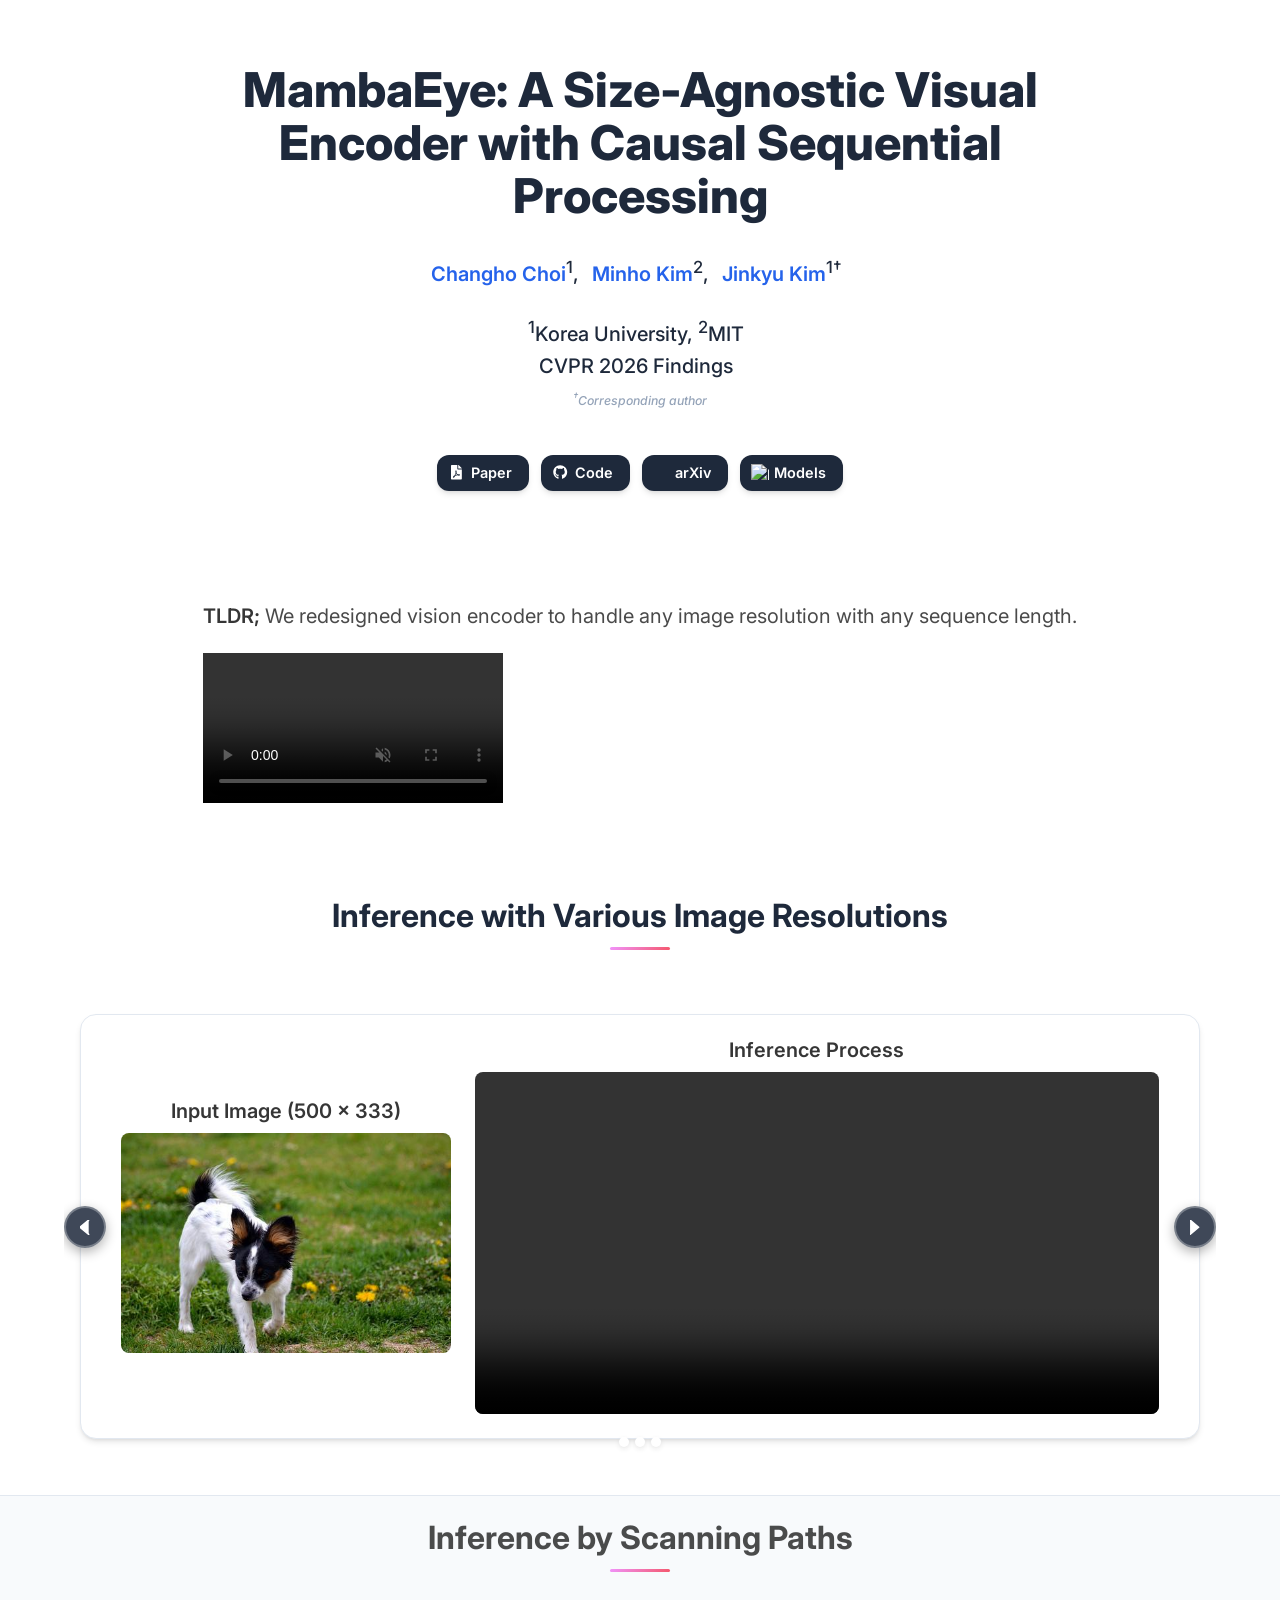
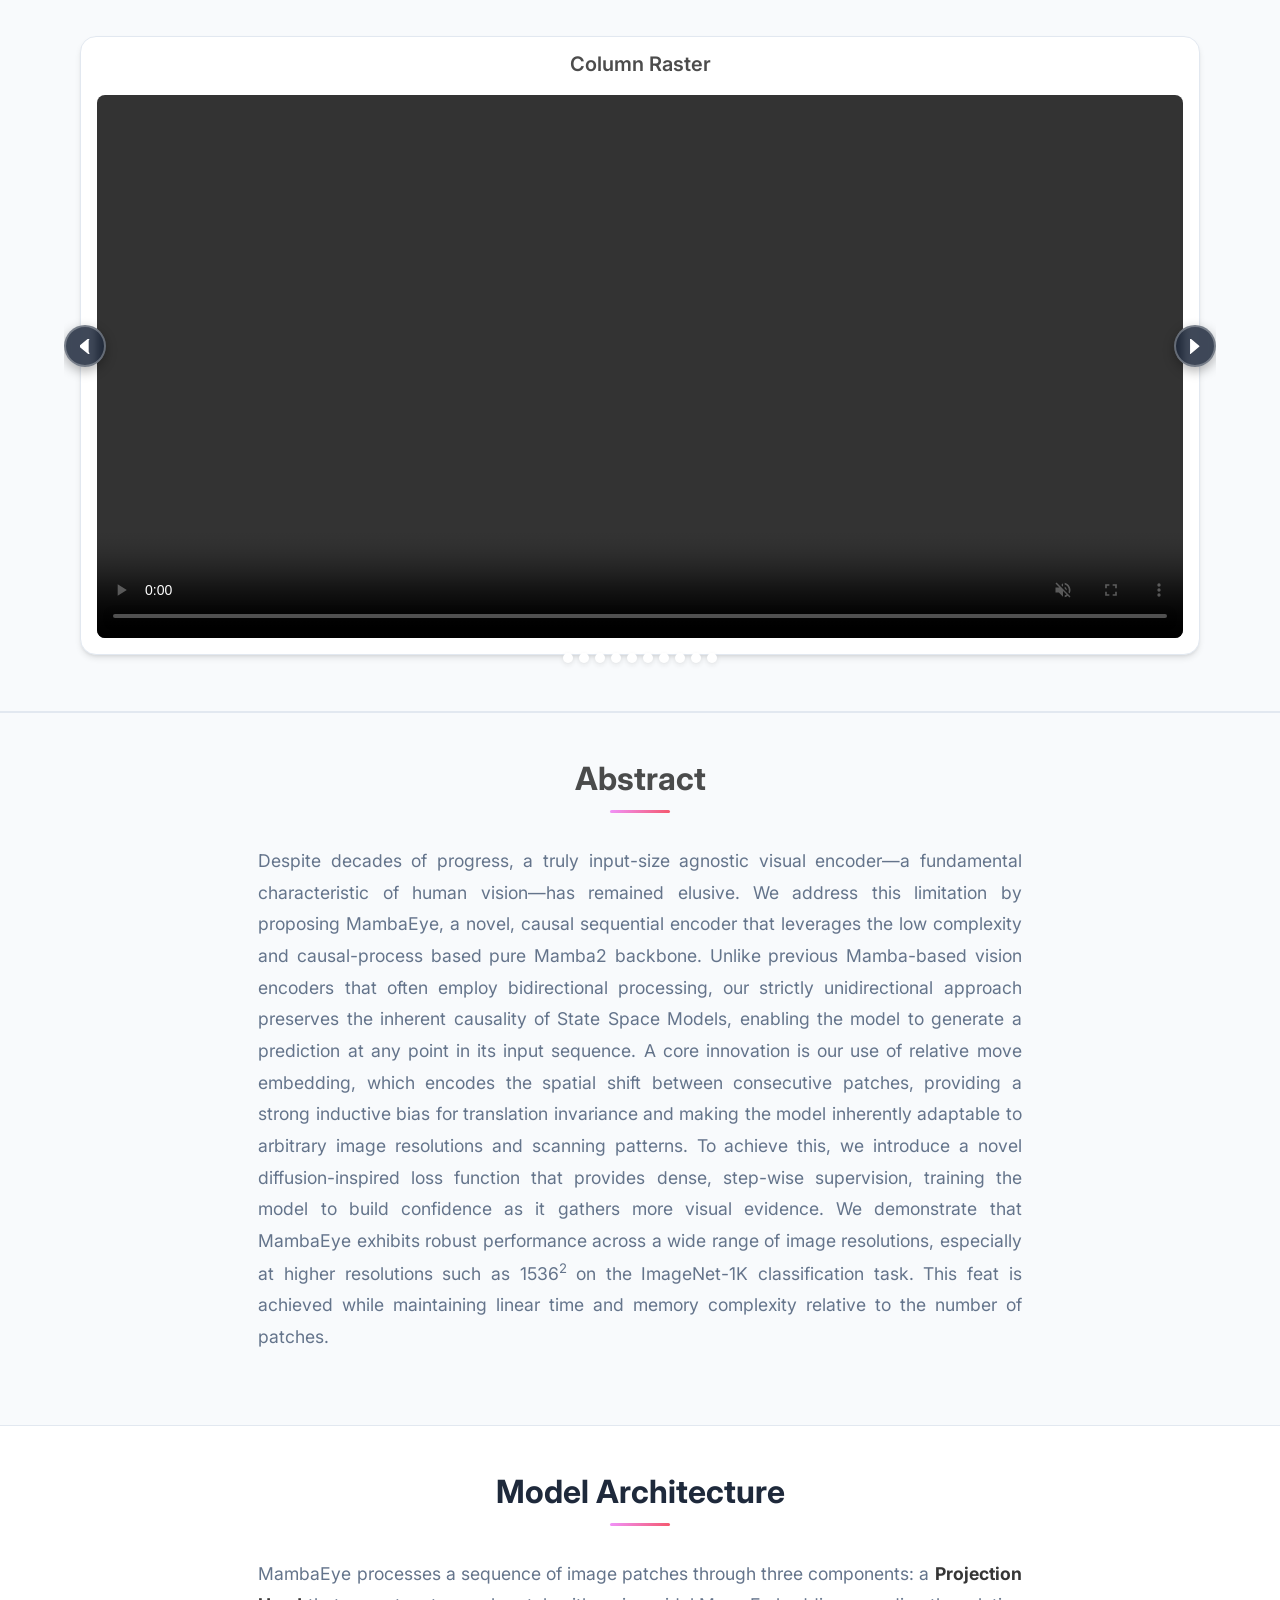
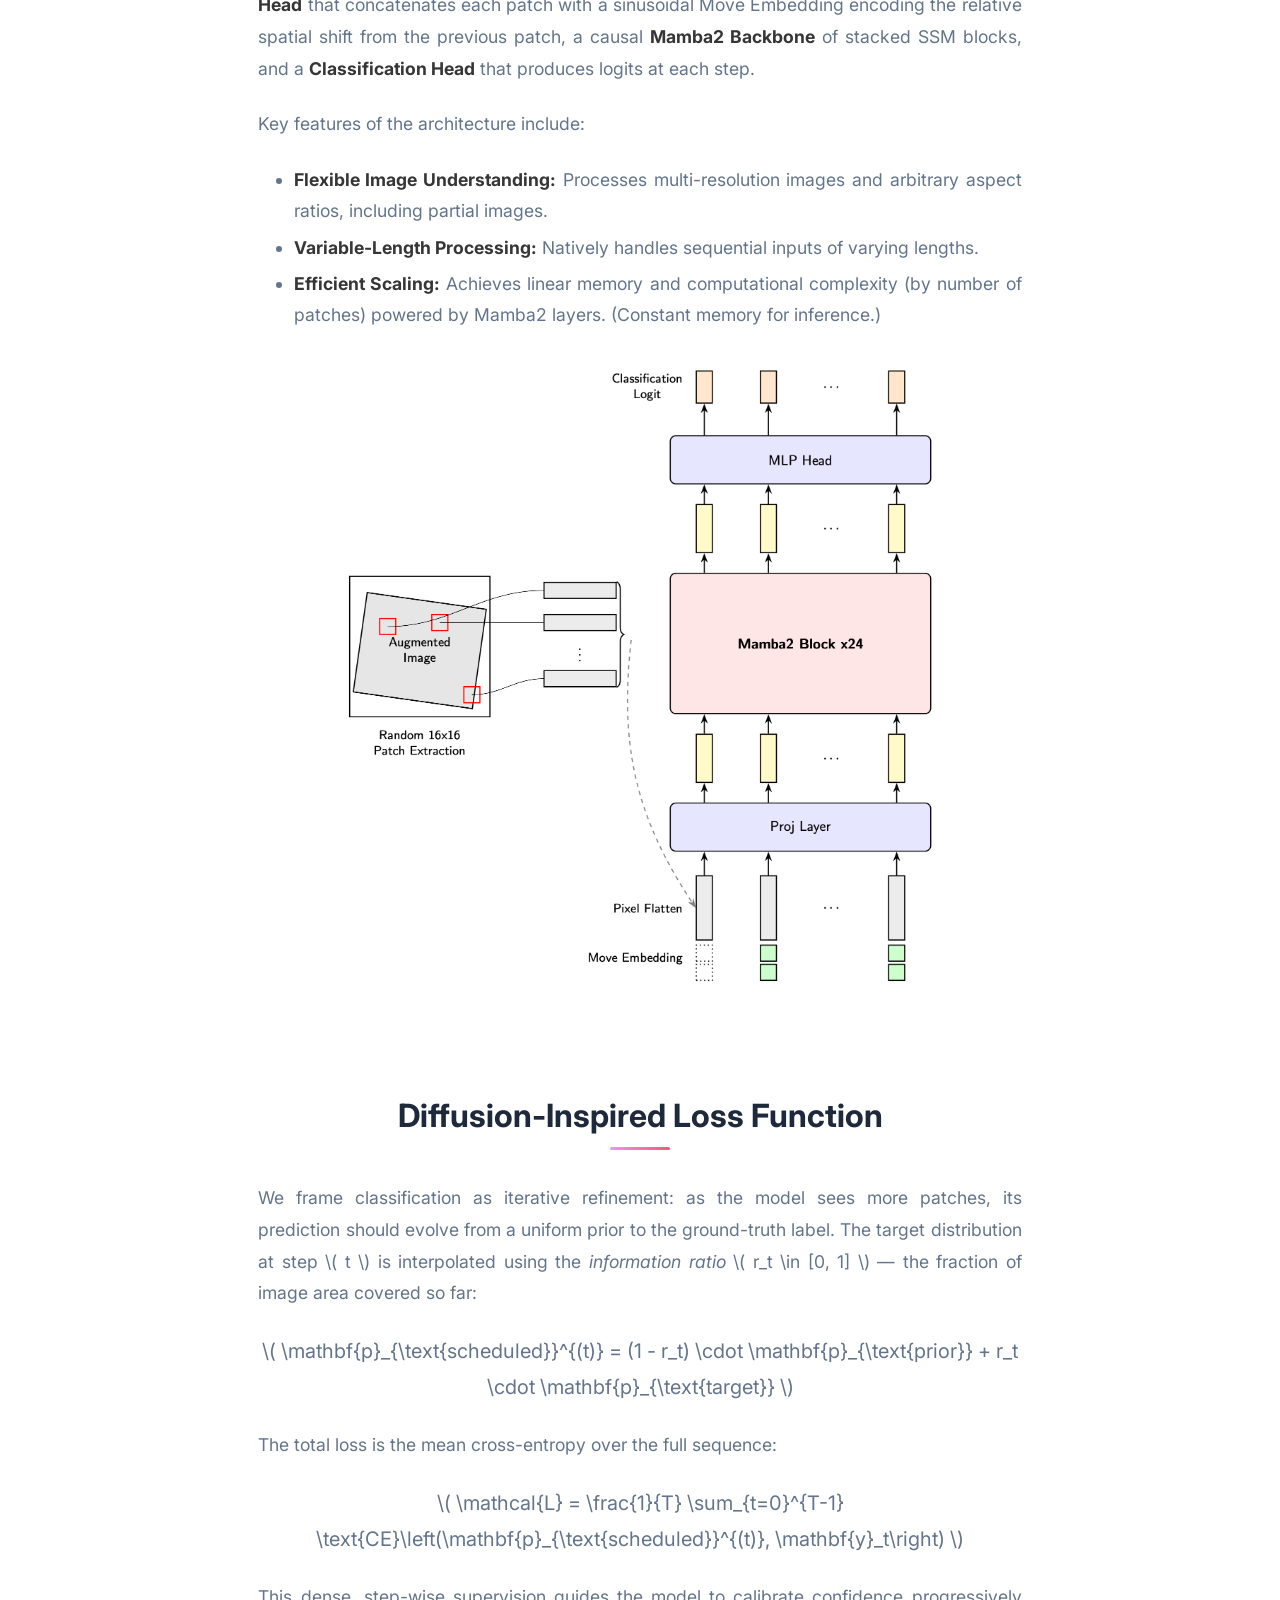
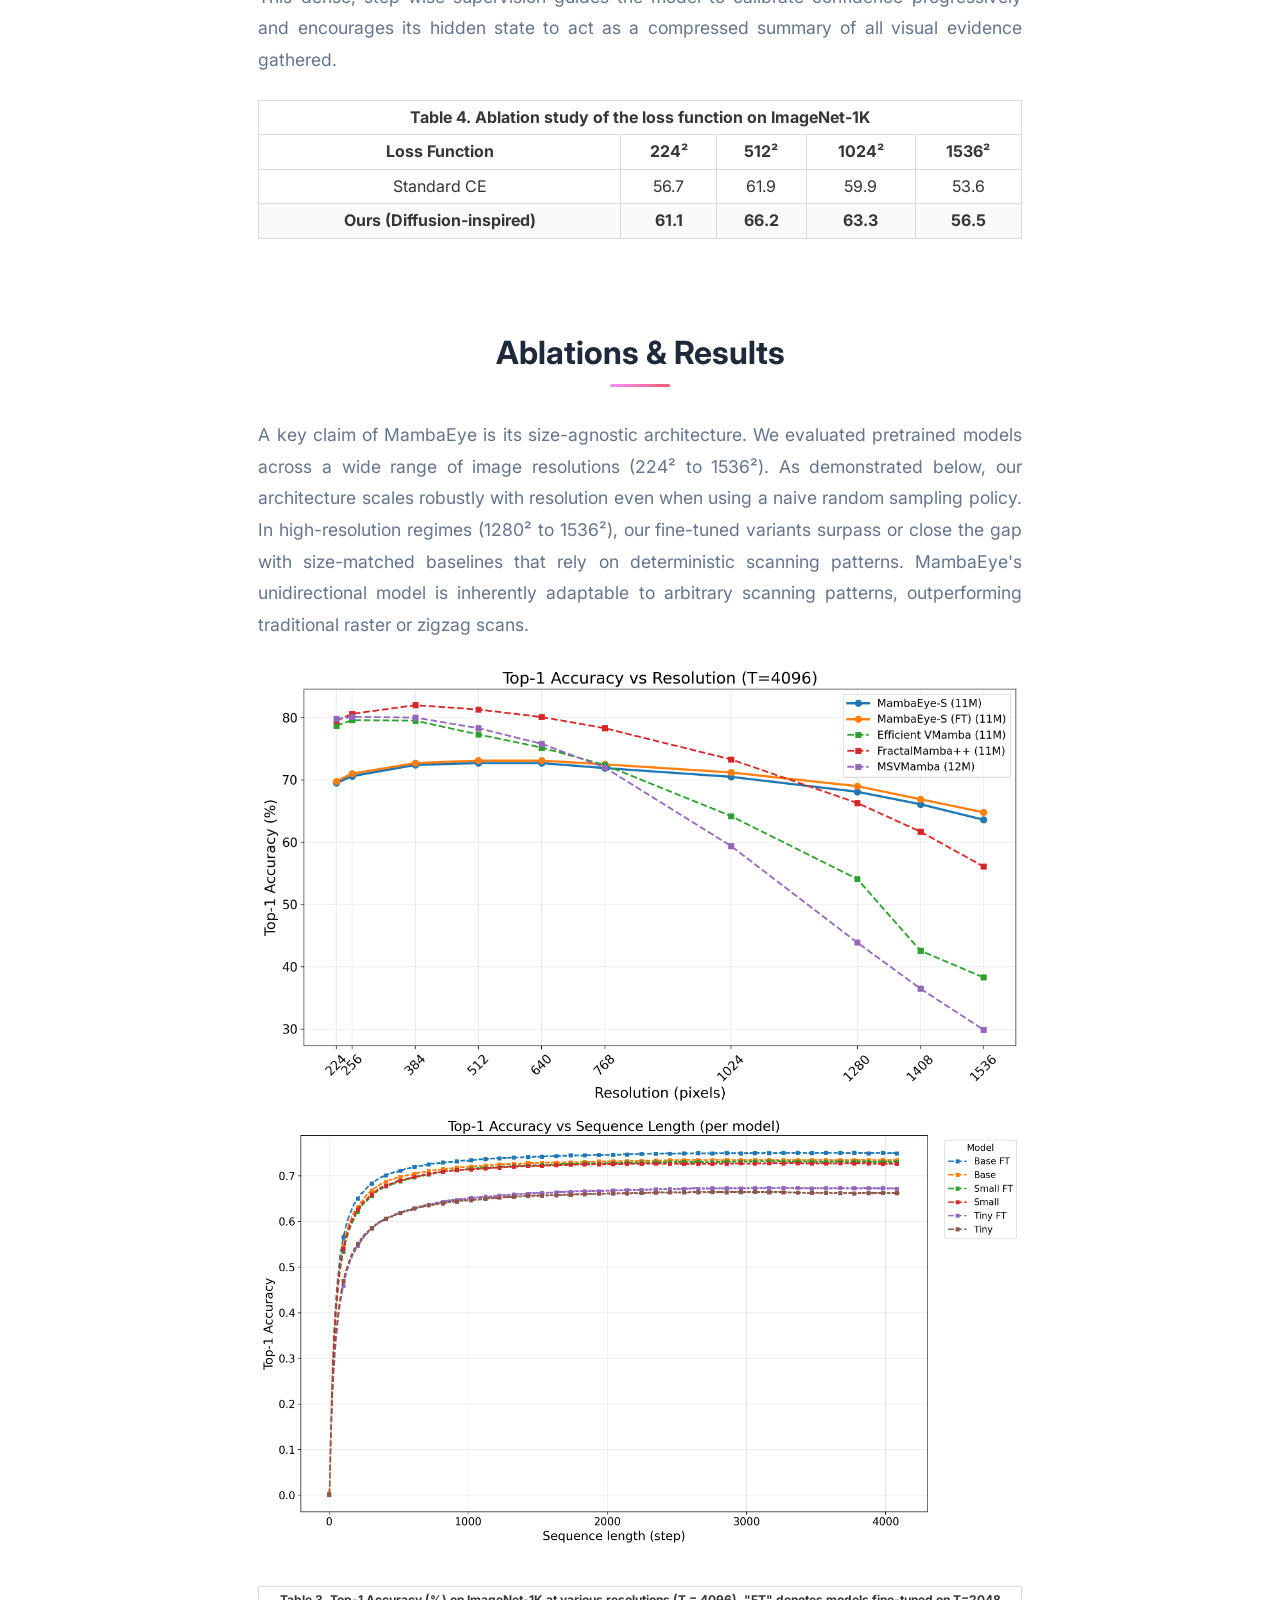
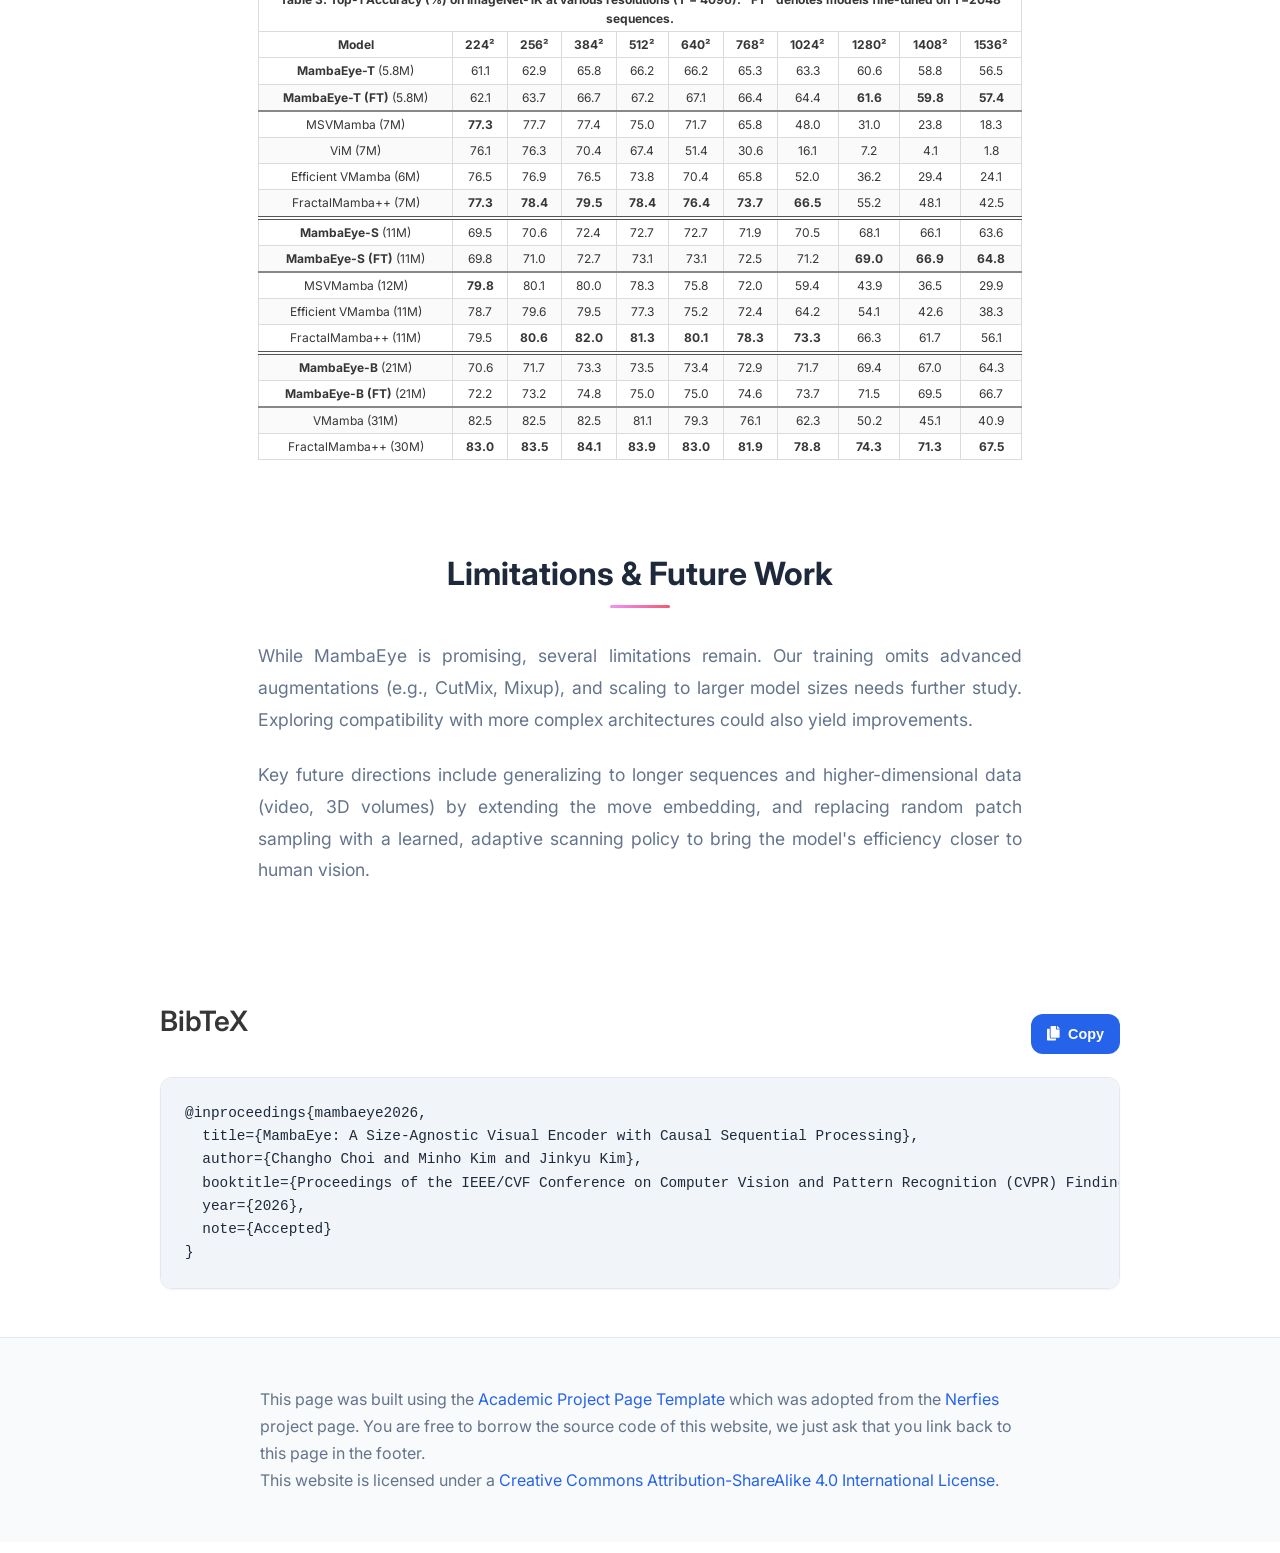
==== index.html @ 9f744f4e "og:image error fix" ====
<!DOCTYPE html>
<html lang="en">

<head>
  <meta charset="utf-8">
  <meta name="viewport" content="width=device-width, initial-scale=1">

  <!-- Primary Meta Tags -->
  <meta name="title"
    content="MambaEye: A Size-Agnostic Visual Encoder with Causal Sequential Processing - Changho Choi, Minho Kim, Jinkyu Kim">
  <meta name="description"
    content="MambaEye is a novel, causal sequential visual encoder leveraging a pure Mamba2 backbone. It utilizes relative move embedding and a diffusion-inspired loss for translation invariance, enabling it to process arbitrary image resolutions and sequences efficiently.">
  <meta name="keywords"
    content="MambaEye, Mamba, Vision Encoder, Size-Agnostic, Sequential Processing, Causal, State Space Models, Computer Vision">
  <meta name="author" content="Changho Choi, Minho Kim, Jinkyu Kim">
  <meta name="robots" content="index, follow">
  <meta name="language" content="English">

  <!-- Open Graph / Facebook -->
  <meta property="og:type" content="article">
  <meta property="og:site_name" content="Korea University & MIT">
  <meta property="og:title" content="MambaEye: A Size-Agnostic Visual Encoder with Causal Sequential Processing">
  <meta property="og:description"
    content="MambaEye is a novel, causal sequential visual encoder leveraging a pure Mamba2 backbone. It utilizes relative move embedding and a diffusion-inspired loss for translation invariance, enabling it to process arbitrary image resolutions and sequences efficiently.">
  <meta property="og:url" content="https://usingcolor.github.io/MambaEye/">
  <meta property="og:image" content="https://usingcolor.github.io/MambaEye/static/images/mamba_eye_cartoon.jpg">
  <meta property="og:image:width" content="1800">
  <meta property="og:image:height" content="1800">
  <meta property="og:image:alt"
    content="MambaEye: A Size-Agnostic Visual Encoder with Causal Sequential Processing - Research Preview">
  <meta property="article:published_time" content="2025-11-25T00:00:00.000Z">
  <meta property="article:author" content="Changho Choi">
  <meta property="article:section" content="Research">
  <meta property="article:tag" content="MambaEye">
  <meta property="article:tag" content="Vision Encoder">

  <!-- Twitter -->
  <meta name="twitter:card" content="summary_large_image">
  <meta name="twitter:site" content="@usingcolor">
  <meta name="twitter:creator" content="@usingcolor">
  <meta name="twitter:title" content="MambaEye: A Size-Agnostic Visual Encoder with Causal Sequential Processing">
  <meta name="twitter:description"
    content="MambaEye is a novel, causal sequential visual encoder leveraging a pure Mamba2 backbone. It utilizes relative move embedding and a diffusion-inspired loss for translation invariance, enabling it to process arbitrary image resolutions and sequences efficiently.">
  <meta name="twitter:image" content="https://usingcolor.github.io/MambaEye/static/images/mamba_eye_cartoon.jpg">
  <meta name="twitter:image:alt"
    content="MambaEye: A Size-Agnostic Visual Encoder with Causal Sequential Processing - Research Preview">

  <!-- Academic/Research Specific -->
  <meta name="citation_title" content="MambaEye: A Size-Agnostic Visual Encoder with Causal Sequential Processing">
  <meta name="citation_author" content="Choi, Changho">
  <meta name="citation_author" content="Kim, Minho">
  <meta name="citation_author" content="Kim, Jinkyu">
  <meta name="citation_publication_date" content="2026">
  <meta name="citation_conference_title" content="CVPR 2026 Findings">
  <meta name="citation_pdf_url" content="https://arxiv.org/pdf/2511.19963.pdf">

  <!-- Additional SEO -->
  <meta name="theme-color" content="#2563eb">
  <meta name="msapplication-TileColor" content="#2563eb">
  <meta name="apple-mobile-web-app-capable" content="yes">
  <meta name="apple-mobile-web-app-status-bar-style" content="default">

  <!-- Preconnect for performance -->
  <link rel="preconnect" href="https://fonts.googleapis.com">
  <link rel="preconnect" href="https://fonts.gstatic.com" crossorigin>
  <link rel="preconnect" href="https://ajax.googleapis.com">
  <link rel="preconnect" href="https://documentcloud.adobe.com">
  <link rel="preconnect" href="https://cdn.jsdelivr.net">


  <title>MambaEye: A Size-Agnostic Visual Encoder with Causal Sequential Processing | CVPR 2026 Findings</title>

  <!-- Favicon and App Icons -->
  <link rel="icon" type="image/x-icon" href="static/images/favicon.ico">
  <link rel="apple-touch-icon" href="static/images/favicon.ico">

  <!-- Critical CSS - Load synchronously -->
  <link rel="stylesheet" href="static/css/bulma.min.css">
  <link rel="stylesheet" href="static/css/index.css">

  <!-- Non-critical CSS - Load asynchronously -->
  <link rel="preload" href="static/css/bulma-carousel.min.css" as="style"
    onload="this.onload=null;this.rel='stylesheet'">
  <link rel="preload" href="static/css/bulma-slider.min.css" as="style" onload="this.onload=null;this.rel='stylesheet'">
  <link rel="preload" href="static/css/fontawesome.all.min.css" as="style"
    onload="this.onload=null;this.rel='stylesheet'">
  <link rel="preload" href="https://cdn.jsdelivr.net/gh/jpswalsh/academicons@1/css/academicons.min.css" as="style"
    onload="this.onload=null;this.rel='stylesheet'">

  <!-- Fallback for browsers that don't support preload -->
  <noscript>
    <link rel="stylesheet" href="static/css/bulma-carousel.min.css">
    <link rel="stylesheet" href="static/css/bulma-slider.min.css">
    <link rel="stylesheet" href="static/css/fontawesome.all.min.css">
    <link rel="stylesheet" href="https://cdn.jsdelivr.net/gh/jpswalsh/academicons@1/css/academicons.min.css">
  </noscript>

  <!-- Fonts - Optimized loading -->
  <link href="https://fonts.googleapis.com/css2?family=Inter:wght@400;500;600;700;800&display=swap" rel="stylesheet">

  <!-- MathJax for rendering LaTeX formulas -->
  <script src="https://polyfill.io/v3/polyfill.min.js?features=es6"></script>
  <script id="MathJax-script" async src="https://cdn.jsdelivr.net/npm/mathjax@3/es5/tex-mml-chtml.js"></script>

  <!-- Defer non-critical JavaScript -->
  <script defer src="https://ajax.googleapis.com/ajax/libs/jquery/3.5.1/jquery.min.js"></script>
  <script defer src="https://documentcloud.adobe.com/view-sdk/main.js"></script>
  <script defer src="static/js/fontawesome.all.min.js"></script>
  <script defer src="static/js/bulma-carousel.min.js"></script>
  <script defer src="static/js/bulma-slider.min.js"></script>
  <script defer src="static/js/index.js"></script>

  <!-- Structured Data for Academic Papers -->
  <script type="application/ld+json">
  {
    "@context": "https://schema.org",
    "@type": "ScholarlyArticle",
    "headline": "MambaEye: A Size-Agnostic Visual Encoder with Causal Sequential Processing",
    "description": "MambaEye is a novel, causal sequential visual encoder leveraging a pure Mamba2 backbone. It utilizes relative move embedding and a diffusion-inspired loss for translation invariance, enabling it to process arbitrary image resolutions and sequences efficiently.",
    "author": [
      {
        "@type": "Person",
        "name": "Changho Choi",
        "affiliation": {
          "@type": "Organization",
          "name": "Korea University"
        }
      },
      {
        "@type": "Person",
        "name": "Minho Kim",
        "affiliation": {
          "@type": "Organization",
          "name": "MIT"
        }
      },
      {
        "@type": "Person",
        "name": "Jinkyu Kim",
        "affiliation": {
          "@type": "Organization",
          "name": "Korea University"
        }
      }
    ],
    "datePublished": "2026-06-01",
    "publisher": {
      "@type": "Organization",
      "name": "CVPR 2026 Findings"
    },
    "url": "https://usingcolor.github.io/MambaEye/",
    "image": "https://usingcolor.github.io/MambaEye/static/images/mamba_eye_cartoon.jpg",
    "keywords": ["MambaEye", "Mamba", "Vision Encoder", "Size-Agnostic", "Sequential Processing", "Causal", "State Space Models", "Computer Vision"],
    "abstract": "Despite decades of progress, a truly input-size agnostic visual encoder—a fundamental characteristic of human vision—has remained elusive. We address this limitation by proposing MambaEye, a novel, causal sequential encoder that leverages the low complexity and causal-process based pure Mamba2 backbone. Unlike previous Mamba-based vision encoders that often employ bidirectional processing, our strictly unidirectional approach preserves the inherent causality of State Space Models, enabling the model to generate a prediction at any point in its input sequence. A core innovation is our use of relative move embedding, which encodes the spatial shift between consecutive patches, providing a strong inductive bias for translation invariance and making the model inherently adaptable to arbitrary image resolutions and scanning patterns. To achieve this, we introduce a novel diffusion-inspired loss function that provides dense, step-wise supervision, training the model to build confidence as it gathers more visual evidence. We demonstrate that MambaEye exhibits robust performance across a wide range of image resolutions, especially at higher resolutions such as 1536^2 on the ImageNet-1K classification task. This feat is achieved while maintaining linear time and memory complexity relative to the number of patches.",
    "citation": "@inproceedings{mambaeye2026, title={MambaEye: A Size-Agnostic Visual Encoder with Causal Sequential Processing}, author={Changho Choi and Minho Kim and Jinkyu Kim}, booktitle={Proceedings of the IEEE/CVF Conference on Computer Vision and Pattern Recognition (CVPR) Findings}, year={2026}, note={Accepted}}",
    "isAccessibleForFree": true,
    "license": "https://creativecommons.org/licenses/by/4.0/",
    "mainEntity": {
      "@type": "WebPage",
      "@id": "https://usingcolor.github.io/MambaEye/"
    },
    "about": [
      {
        "@type": "Thing",
        "name": "Computer Vision"
      },
      {
        "@type": "Thing", 
        "name": "State Space Models"
      }
    ]
  }
  </script>

  <!-- Website/Organization Structured Data -->
  <script type="application/ld+json">
  {
    "@context": "https://schema.org",
    "@type": "Organization",
    "name": "Korea University & MIT",
    "url": "https://usingcolor.github.io",
    "logo": "https://usingcolor.github.io/MambaEye/static/images/favicon.ico",
    "sameAs": [
      "https://github.com/usingcolor"
    ]
  }
  </script>
</head>

<body>


  <!-- Scroll to Top Button -->
  <button class="scroll-to-top" onclick="scrollToTop()" title="Scroll to top" aria-label="Scroll to top">
    <i class="fas fa-chevron-up"></i>
  </button>

  <main id="main-content">
    <section class="hero">
      <div class="hero-body">
        <div class="container is-max-desktop">
          <div class="columns is-centered">
            <div class="column has-text-centered">
              <!-- Paper Title -->
              <h1 class="title is-1 publication-title">MambaEye: A Size-Agnostic Visual Encoder with Causal Sequential
                Processing</h1>
              <div class="is-size-5 publication-authors">
                <span class="author-block">
                  <a href="https://usingcolor.github.io/" target="_blank">Changho Choi</a><sup>1</sup>,</span>
                <span class="author-block">
                  <a href="https://scholar.google.com/citations?user=NU-Km1QAAAAJ&hl=en" target="_blank">Minho
                    Kim</a><sup>2</sup>,</span>
                <span class="author-block">
                  <a href="https://visionai.korea.ac.kr/team/" target="_blank">Jinkyu Kim</a><sup>1&dagger;</sup>
                </span>
              </div>

              <div class="is-size-5 publication-authors">
                <span class="author-block"><sup>1</sup>Korea University, <sup>2</sup>MIT<br>CVPR 2026 Findings</span>
                <span class="eql-cntrb"><small><br><sup>&dagger;</sup>Corresponding author</small></span>
              </div>

              <div class="column has-text-centered">
                <div class="publication-links">
                  <!-- arXiv Link -->
                  <span class="link-block">
                    <a href="https://arxiv.org/pdf/2511.19963.pdf" target="_blank"
                      class="external-link button is-normal is-rounded is-dark">
                      <span class="icon">
                        <i class="fas fa-file-pdf"></i>
                      </span>
                      <span>Paper</span>
                    </a>
                  </span>

                  <!-- GitHub Repository Link -->
                  <span class="link-block">
                    <a href="https://github.com/usingcolor/MambaEye" target="_blank"
                      class="external-link button is-normal is-rounded is-dark">
                      <span class="icon">
                        <i class="fab fa-github"></i>
                      </span>
                      <span>Code</span>
                    </a>
                  </span>

                  <!-- arXiv Abstract Link -->
                  <span class="link-block">
                    <a href="https://arxiv.org/abs/2511.19963" target="_blank"
                      class="external-link button is-normal is-rounded is-dark">
                      <span class="icon">
                        <i class="ai ai-arxiv"></i>
                      </span>
                      <span>arXiv</span>
                    </a>
                  </span>

                  <!-- HuggingFace Link -->
                  <span class="link-block">
                    <a href="https://huggingface.co/collections/usingcolor/mambaeye" target="_blank"
                      class="external-link button is-normal is-rounded is-dark">
                      <span class="icon">
                        <img src="https://huggingface.co/front/assets/huggingface_logo.svg" alt="HF"
                          style="width: 18px; height: 18px;">
                      </span>
                      <span>Models</span>
                    </a>
                  </span>
                </div>
              </div>
            </div>
          </div>
        </div>
      </div>
    </section>


    <!-- Teaser video-->
    <section class="hero teaser">
      <div class="container is-max-desktop">
        <div class="hero-body">
          <h2 class="subtitle has-text-centered">
            <strong>TLDR;</strong> We redesigned vision encoder to handle any image resolution with any sequence
            length.<br>

          </h2>

          <video poster="" id="tree" autoplay controls muted loop height="100%" preload="metadata">
            <source src="static/videos/onestep_animation.mp4" type="video/mp4">
          </video>
        </div>
      </div>
    </section>
    <!-- End teaser video -->

    <!-- Video carousel: Inference by Image Size -->
    <section class="hero is-small">
      <div class="hero-body">
        <div class="container">
          <h2 class="title is-3" style="text-align: center; margin-bottom: 30px;">Inference with Various Image
            Resolutions</h2>
          <div id="results-carousel-1" class="carousel results-carousel">
            <div class="item item-video1">
              <div class="columns is-centered is-vcentered" style="padding: 0 1rem;">
                <div class="column is-one-third has-text-centered">
                  <h3 class="title is-5" style="margin-bottom: 10px;">Input Image (500 &times; 333)</h3>
                  <img src="static/videos/Inference_by_imagesize/dog.jpg" alt="Dog Input Image"
                    style="border-radius: 8px; width: 100%; max-height: 70vh; object-fit: contain;">
                </div>
                <div class="column is-two-thirds has-text-centered">
                  <h3 class="title is-5" style="margin-bottom: 10px;">Inference Process</h3>
                  <video poster="" id="video1" controls muted loop preload="metadata"
                    style="border-radius: 8px; width: 100%; max-height: 70vh; object-fit: contain;">
                    <source src="static/videos/Inference_by_imagesize/dog.mp4" type="video/mp4">
                  </video>
                </div>
              </div>
            </div>
            <div class="item item-video3">
              <div class="columns is-centered is-vcentered" style="padding: 0 1rem;">
                <div class="column is-one-third has-text-centered">
                  <h3 class="title is-5" style="margin-bottom: 10px;">Input Image (1024 &times; 1024)</h3>
                  <img src="static/videos/Inference_by_imagesize/leo.jpg" alt="Leo Input Image"
                    style="border-radius: 8px; width: 100%; max-height: 70vh; object-fit: contain;">
                </div>
                <div class="column is-two-thirds has-text-centered">
                  <h3 class="title is-5" style="margin-bottom: 10px;">Inference Process</h3>
                  <video poster="" id="video3" controls muted loop preload="metadata"
                    style="border-radius: 8px; width: 100%; max-height: 70vh; object-fit: contain;">
                    <source src="static/videos/Inference_by_imagesize/leo.mp4" type="video/mp4">
                  </video>
                </div>
              </div>
            </div>
            <div class="item item-video2">
              <div class="columns is-centered is-vcentered" style="padding: 0 1rem;">
                <div class="column is-one-third has-text-centered">
                  <h3 class="title is-5" style="margin-bottom: 10px;">Input Image (1536 &times; 2752)</h3>
                  <img src="static/videos/Inference_by_imagesize/green_mamba.png" alt="Green Mamba Input Image"
                    style="border-radius: 8px; width: 100%; max-height: 70vh; object-fit: contain;">
                </div>
                <div class="column is-two-thirds has-text-centered">
                  <h3 class="title is-5" style="margin-bottom: 10px;">Inference Process</h3>
                  <video poster="" id="video2" controls muted loop preload="metadata"
                    style="border-radius: 8px; width: 100%; max-height: 70vh; object-fit: contain;">
                    <source src="static/videos/Inference_by_imagesize/green_mamba.mp4" type="video/mp4">
                  </video>
                </div>
              </div>
            </div>
          </div>
        </div>
      </div>
    </section>
    <!-- End video carousel -->


    <!-- Video carousel: Inference by Scanning Path -->
    <section class="hero is-small is-light">
      <div class="hero-body">
        <div class="container">
          <h2 class="title is-3" style="text-align: center; margin-bottom: 30px;">Inference by Scanning Paths
          </h2>
          <div id="results-carousel-2" class="carousel results-carousel">
            <div class="item item-video4 has-text-centered" style="padding: 1rem;">
              <h3 class="title is-5" style="margin-bottom: 20px;">Column Raster</h3>
              <video poster="" id="video4" controls muted loop height="100%" style="border-radius: 8px;"
                preload="metadata">
                <source src="static/videos/Inference_by_scanning_path/column_raster.mp4" type="video/mp4">
              </video>
            </div>
            <div class="item item-video5 has-text-centered" style="padding: 1rem;">
              <h3 class="title is-5" style="margin-bottom: 20px;">Column Snake</h3>
              <video poster="" id="video5" controls muted loop height="100%" style="border-radius: 8px;"
                preload="metadata">
                <source src="static/videos/Inference_by_scanning_path/column_snake.mp4" type="video/mp4">
              </video>
            </div>
            <div class="item item-video6 has-text-centered" style="padding: 1rem;">
              <h3 class="title is-5" style="margin-bottom: 20px;">Diagonal</h3>
              <video poster="" id="video6" controls muted loop height="100%" style="border-radius: 8px;"
                preload="metadata">
                <source src="static/videos/Inference_by_scanning_path/diagonal.mp4" type="video/mp4">
              </video>
            </div>
            <div class="item item-video7 has-text-centered" style="padding: 1rem;">
              <h3 class="title is-5" style="margin-bottom: 20px;">Golden</h3>
              <video poster="" id="video7" controls muted loop height="100%" style="border-radius: 8px;"
                preload="metadata">
                <source src="static/videos/Inference_by_scanning_path/golden.mp4" type="video/mp4">
              </video>
            </div>
            <div class="item item-video8 has-text-centered" style="padding: 1rem;">
              <h3 class="title is-5" style="margin-bottom: 20px;">Hilbert</h3>
              <video poster="" id="video8" controls muted loop height="100%" style="border-radius: 8px;"
                preload="metadata">
                <source src="static/videos/Inference_by_scanning_path/hilbert.mp4" type="video/mp4">
              </video>
            </div>
            <div class="item item-video9 has-text-centered" style="padding: 1rem;">
              <h3 class="title is-5" style="margin-bottom: 20px;">Random Grid</h3>
              <video poster="" id="video9" controls muted loop height="100%" style="border-radius: 8px;"
                preload="metadata">
                <source src="static/videos/Inference_by_scanning_path/random_grid.mp4" type="video/mp4">
              </video>
            </div>
            <div class="item item-video10 has-text-centered" style="padding: 1rem;">
              <h3 class="title is-5" style="margin-bottom: 20px;">Row Raster</h3>
              <video poster="" id="video10" controls muted loop height="100%" style="border-radius: 8px;"
                preload="metadata">
                <source src="static/videos/Inference_by_scanning_path/row_raster.mp4" type="video/mp4">
              </video>
            </div>
            <div class="item item-video11 has-text-centered" style="padding: 1rem;">
              <h3 class="title is-5" style="margin-bottom: 20px;">Row Snake</h3>
              <video poster="" id="video11" controls muted loop height="100%" style="border-radius: 8px;"
                preload="metadata">
                <source src="static/videos/Inference_by_scanning_path/row_snake.mp4" type="video/mp4">
              </video>
            </div>
            <div class="item item-video12 has-text-centered" style="padding: 1rem;">
              <h3 class="title is-5" style="margin-bottom: 20px;">Spiral</h3>
              <video poster="" id="video12" controls muted loop height="100%" style="border-radius: 8px;"
                preload="metadata">
                <source src="static/videos/Inference_by_scanning_path/spiral.mp4" type="video/mp4">
              </video>
            </div>
            <div class="item item-video13 has-text-centered" style="padding: 1rem;">
              <h3 class="title is-5" style="margin-bottom: 20px;">Random</h3>
              <video poster="" id="video13" controls muted loop height="100%" style="border-radius: 8px;"
                preload="metadata">
                <source src="static/videos/Inference_by_imagesize/dog.mp4" type="video/mp4">
              </video>
            </div>
          </div>
        </div>
      </div>
      </div>
    </section>
    <!-- End video carousel -->

    <!-- Paper abstract -->
    <section class="section hero is-light">
      <div class="container is-max-desktop">
        <div class="columns is-centered has-text-centered">
          <div class="column is-four-fifths">
            <h2 class="title is-3">Abstract</h2>
            <div class="content has-text-justified">
              <p>
                Despite decades of progress, a truly input-size agnostic visual encoder—a fundamental characteristic of
                human vision—has remained elusive. We address this limitation by proposing MambaEye, a novel, causal
                sequential encoder that leverages the low complexity and causal-process based pure Mamba2 backbone.
                Unlike previous Mamba-based vision encoders that often employ bidirectional processing, our strictly
                unidirectional approach preserves the inherent causality of State Space Models, enabling the model to
                generate a prediction at any point in its input sequence. A core innovation is our use of relative move
                embedding, which encodes the spatial shift between consecutive patches, providing a strong inductive
                bias for translation invariance and making the model inherently adaptable to arbitrary image resolutions
                and scanning patterns. To achieve this, we introduce a novel diffusion-inspired loss function that
                provides dense, step-wise supervision, training the model to build confidence as it gathers more visual
                evidence. We demonstrate that MambaEye exhibits robust performance across a wide range of image
                resolutions, especially at higher resolutions such as 1536<sup>2</sup> on the ImageNet-1K classification
                task. This feat is achieved while maintaining linear time and memory complexity relative to the number
                of patches.
              </p>
            </div>
          </div>
        </div>
      </div>
    </section>
    <!-- End paper abstract -->

    <!-- Model Architecture -->
    <section class="section">
      <div class="container is-max-desktop">
        <div class="columns is-centered has-text-centered">
          <div class="column is-four-fifths">
            <h2 class="title is-3">Model Architecture</h2>
            <div class="content has-text-justified">
              <p>
                MambaEye processes a sequence of image patches through three components:
                a <strong>Projection Head</strong> that concatenates each patch with a sinusoidal Move
                Embedding encoding the relative spatial shift from the previous patch,
                a causal <strong>Mamba2 Backbone</strong> of stacked SSM blocks, and
                a <strong>Classification Head</strong> that produces logits at each step.
              </p>
              <p>Key features of the architecture include:</p>
              <ul>
                <li><strong>Flexible Image Understanding:</strong> Processes multi-resolution images and arbitrary
                  aspect ratios, including partial images.</li>
                <li><strong>Variable-Length Processing:</strong> Natively handles sequential inputs of varying lengths.
                </li>
                <li><strong>Efficient Scaling:</strong> Achieves linear memory and computational complexity (by number
                  of patches) powered by Mamba2 layers. (Constant memory for inference.)</li>
              </ul>
            </div>

            <img src="static/images/model_architecture.png" alt="MambaEye Model Architecture" width="80%">
          </div>
        </div>
      </div>
    </section>
    <!-- End Model Architecture -->

    <!-- Diffusion-Inspired Loss -->
    <section class="section is-light">
      <div class="container is-max-desktop">
        <div class="columns is-centered has-text-centered">
          <div class="column is-four-fifths">
            <h2 class="title is-3">Diffusion-Inspired Loss Function</h2>
            <div class="content has-text-justified">
              <p>
                We frame classification as iterative refinement: as the model sees more patches, its prediction should
                evolve from a uniform prior to the ground-truth label. The target distribution at step \( t \) is
                interpolated using the <i>information ratio</i> \( r_t \in [0, 1] \) — the fraction of image area
                covered so far:
              </p>
              <p class="has-text-centered is-size-5">
                \( \mathbf{p}_{\text{scheduled}}^{(t)} = (1 - r_t) \cdot \mathbf{p}_{\text{prior}} + r_t \cdot
                \mathbf{p}_{\text{target}} \)
              </p>
              <p>
                The total loss is the mean cross-entropy over the full sequence:
              </p>
              <p class="has-text-centered is-size-5">
                \( \mathcal{L} = \frac{1}{T} \sum_{t=0}^{T-1} \text{CE}\left(\mathbf{p}_{\text{scheduled}}^{(t)},
                \mathbf{y}_t\right) \)
              </p>
              <p>
                This dense, step-wise supervision guides the model to calibrate confidence progressively and encourages
                its hidden state to act as a compressed summary of all visual evidence gathered.
              </p>
            </div>
            <div class="table-container">
              <table class="table is-bordered is-striped is-narrow is-hoverable is-fullwidth">
                <thead>
                  <tr>
                    <th colspan="5" style="text-align: center;">Table 4. Ablation study of the loss function on
                      ImageNet-1K</th>
                  </tr>
                  <tr>
                    <th>Loss Function</th>
                    <th>224&sup2;</th>
                    <th>512&sup2;</th>
                    <th>1024&sup2;</th>
                    <th>1536&sup2;</th>
                  </tr>
                </thead>
                <tbody>
                  <tr>
                    <td>Standard CE</td>
                    <td>56.7</td>
                    <td>61.9</td>
                    <td>59.9</td>
                    <td>53.6</td>
                  </tr>
                  <tr>
                    <td><strong>Ours (Diffusion-inspired)</strong></td>
                    <td><strong>61.1</strong></td>
                    <td><strong>66.2</strong></td>
                    <td><strong>63.3</strong></td>
                    <td><strong>56.5</strong></td>
                  </tr>
                </tbody>
              </table>
            </div>
          </div>
        </div>
      </div>
    </section>
    <!-- End Diffusion-Inspired Loss -->

    <!-- Ablations & Results -->
    <section class="section">
      <div class="container is-max-desktop">
        <div class="columns is-centered has-text-centered">
          <div class="column is-four-fifths">
            <h2 class="title is-3">Ablations & Results</h2>
            <div class="content has-text-justified">
              <p>
                A key claim of MambaEye is its size-agnostic architecture. We evaluated pretrained models across a wide
                range of image resolutions (224&sup2; to 1536&sup2;). As demonstrated below, our architecture scales
                robustly with resolution even when using a naive random sampling policy. In high-resolution regimes
                (1280&sup2; to 1536&sup2;), our fine-tuned variants surpass or close the gap with size-matched baselines
                that rely on deterministic scanning patterns. MambaEye's unidirectional model is inherently adaptable to
                arbitrary scanning patterns, outperforming traditional raster or zigzag scans.
              </p>
            </div>

            <img src="static/images/size_ablation_comparison_11Mscale.png" alt="Size Ablation Comparison (11M scale)"
              width="100%">
            <img src="static/images/512_res_sequence_models_vs_sequence.png" alt="Sequence Models vs Sequence (512 res)"
              width="100%">
            <!-- <div class="columns is-centered">
              <div class="column is-half">
                <img src="static/images/size_ablation_comparison_11Mscale.png"
                  alt="Size Ablation Comparison (11M scale)" width="100%">
              </div>
              <div class="column is-half">
                <img src="static/images/512_res_sequence_models_vs_sequence.png"
                  alt="Sequence Models vs Sequence (512 res)" width="100%">
              </div>
            </div> -->

            <div class="table-container" style="margin-top: 30px; overflow-x: auto;">
              <table class="table is-bordered is-striped is-narrow is-hoverable is-fullwidth is-size-7">
                <thead>
                  <tr>
                    <th colspan="11" style="text-align: center;">Table 3. Top-1 Accuracy (%) on ImageNet-1K at various
                      resolutions (T = 4096). "FT" denotes models fine-tuned on T=2048 sequences.</th>
                  </tr>
                  <tr>
                    <th>Model</th>
                    <th>224&sup2;</th>
                    <th>256&sup2;</th>
                    <th>384&sup2;</th>
                    <th>512&sup2;</th>
                    <th>640&sup2;</th>
                    <th>768&sup2;</th>
                    <th>1024&sup2;</th>
                    <th>1280&sup2;</th>
                    <th>1408&sup2;</th>
                    <th>1536&sup2;</th>
                  </tr>
                </thead>
                <tbody>
                  <!-- Tiny scale -->
                  <tr>
                    <td><strong>MambaEye-T</strong> (5.8M)</td>
                    <td>61.1</td>
                    <td>62.9</td>
                    <td>65.8</td>
                    <td>66.2</td>
                    <td>66.2</td>
                    <td>65.3</td>
                    <td>63.3</td>
                    <td>60.6</td>
                    <td>58.8</td>
                    <td>56.5</td>
                  </tr>
                  <tr>
                    <td><strong>MambaEye-T (FT)</strong> (5.8M)</td>
                    <td>62.1</td>
                    <td>63.7</td>
                    <td>66.7</td>
                    <td>67.2</td>
                    <td>67.1</td>
                    <td>66.4</td>
                    <td>64.4</td>
                    <td><strong>61.6</strong></td>
                    <td><strong>59.8</strong></td>
                    <td><strong>57.4</strong></td>
                  </tr>
                  <tr style="border-top: 2px solid #888;">
                    <td>MSVMamba (7M)</td>
                    <td><strong>77.3</strong></td>
                    <td>77.7</td>
                    <td>77.4</td>
                    <td>75.0</td>
                    <td>71.7</td>
                    <td>65.8</td>
                    <td>48.0</td>
                    <td>31.0</td>
                    <td>23.8</td>
                    <td>18.3</td>
                  </tr>
                  <tr>
                    <td>ViM (7M)</td>
                    <td>76.1</td>
                    <td>76.3</td>
                    <td>70.4</td>
                    <td>67.4</td>
                    <td>51.4</td>
                    <td>30.6</td>
                    <td>16.1</td>
                    <td>7.2</td>
                    <td>4.1</td>
                    <td>1.8</td>
                  </tr>
                  <tr>
                    <td>Efficient VMamba (6M)</td>
                    <td>76.5</td>
                    <td>76.9</td>
                    <td>76.5</td>
                    <td>73.8</td>
                    <td>70.4</td>
                    <td>65.8</td>
                    <td>52.0</td>
                    <td>36.2</td>
                    <td>29.4</td>
                    <td>24.1</td>
                  </tr>
                  <tr>
                    <td>FractalMamba++ (7M)</td>
                    <td><strong>77.3</strong></td>
                    <td><strong>78.4</strong></td>
                    <td><strong>79.5</strong></td>
                    <td><strong>78.4</strong></td>
                    <td><strong>76.4</strong></td>
                    <td><strong>73.7</strong></td>
                    <td><strong>66.5</strong></td>
                    <td>55.2</td>
                    <td>48.1</td>
                    <td>42.5</td>
                  </tr>

                  <!-- Small scale -->
                  <tr style="border-top: 4px double #555;">
                    <td><strong>MambaEye-S</strong> (11M)</td>
                    <td>69.5</td>
                    <td>70.6</td>
                    <td>72.4</td>
                    <td>72.7</td>
                    <td>72.7</td>
                    <td>71.9</td>
                    <td>70.5</td>
                    <td>68.1</td>
                    <td>66.1</td>
                    <td>63.6</td>
                  </tr>
                  <tr>
                    <td><strong>MambaEye-S (FT)</strong> (11M)</td>
                    <td>69.8</td>
                    <td>71.0</td>
                    <td>72.7</td>
                    <td>73.1</td>
                    <td>73.1</td>
                    <td>72.5</td>
                    <td>71.2</td>
                    <td><strong>69.0</strong></td>
                    <td><strong>66.9</strong></td>
                    <td><strong>64.8</strong></td>
                  </tr>
                  <tr style="border-top: 2px solid #888;">
                    <td>MSVMamba (12M)</td>
                    <td><strong>79.8</strong></td>
                    <td>80.1</td>
                    <td>80.0</td>
                    <td>78.3</td>
                    <td>75.8</td>
                    <td>72.0</td>
                    <td>59.4</td>
                    <td>43.9</td>
                    <td>36.5</td>
                    <td>29.9</td>
                  </tr>
                  <tr>
                    <td>Efficient VMamba (11M)</td>
                    <td>78.7</td>
                    <td>79.6</td>
                    <td>79.5</td>
                    <td>77.3</td>
                    <td>75.2</td>
                    <td>72.4</td>
                    <td>64.2</td>
                    <td>54.1</td>
                    <td>42.6</td>
                    <td>38.3</td>
                  </tr>
                  <tr>
                    <td>FractalMamba++ (11M)</td>
                    <td>79.5</td>
                    <td><strong>80.6</strong></td>
                    <td><strong>82.0</strong></td>
                    <td><strong>81.3</strong></td>
                    <td><strong>80.1</strong></td>
                    <td><strong>78.3</strong></td>
                    <td><strong>73.3</strong></td>
                    <td>66.3</td>
                    <td>61.7</td>
                    <td>56.1</td>
                  </tr>

                  <!-- Base scale -->
                  <tr style="border-top: 4px double #555;">
                    <td><strong>MambaEye-B</strong> (21M)</td>
                    <td>70.6</td>
                    <td>71.7</td>
                    <td>73.3</td>
                    <td>73.5</td>
                    <td>73.4</td>
                    <td>72.9</td>
                    <td>71.7</td>
                    <td>69.4</td>
                    <td>67.0</td>
                    <td>64.3</td>
                  </tr>
                  <tr>
                    <td><strong>MambaEye-B (FT)</strong> (21M)</td>
                    <td>72.2</td>
                    <td>73.2</td>
                    <td>74.8</td>
                    <td>75.0</td>
                    <td>75.0</td>
                    <td>74.6</td>
                    <td>73.7</td>
                    <td>71.5</td>
                    <td>69.5</td>
                    <td>66.7</td>
                  </tr>
                  <tr style="border-top: 2px solid #888;">
                    <td>VMamba (31M)</td>
                    <td>82.5</td>
                    <td>82.5</td>
                    <td>82.5</td>
                    <td>81.1</td>
                    <td>79.3</td>
                    <td>76.1</td>
                    <td>62.3</td>
                    <td>50.2</td>
                    <td>45.1</td>
                    <td>40.9</td>
                  </tr>
                  <tr>
                    <td>FractalMamba++ (30M)</td>
                    <td><strong>83.0</strong></td>
                    <td><strong>83.5</strong></td>
                    <td><strong>84.1</strong></td>
                    <td><strong>83.9</strong></td>
                    <td><strong>83.0</strong></td>
                    <td><strong>81.9</strong></td>
                    <td><strong>78.8</strong></td>
                    <td><strong>74.3</strong></td>
                    <td><strong>71.3</strong></td>
                    <td><strong>67.5</strong></td>
                  </tr>
                </tbody>
              </table>
            </div>

          </div>
        </div>
      </div>
    </section>
    <!-- End Ablations & Results -->

    <!-- Limitations & Future Work -->
    <section class="section is-light">
      <div class="container is-max-desktop">
        <div class="columns is-centered has-text-centered">
          <div class="column is-four-fifths">
            <h2 class="title is-3">Limitations &amp; Future Work</h2>
            <div class="content has-text-justified">
              <p>
                While MambaEye is promising, several limitations remain. Our training omits advanced augmentations
                (e.g., CutMix, Mixup), and scaling to larger model sizes needs further study. Exploring compatibility
                with more complex architectures could also yield improvements.
              </p>
              <p>
                Key future directions include generalizing to longer sequences and higher-dimensional data (video, 3D
                volumes) by extending the move embedding, and replacing random patch sampling with a learned, adaptive
                scanning policy to bring the model's efficiency closer to human vision.
              </p>
            </div>
          </div>
        </div>
      </div>
    </section>
    <!-- End Limitations & Future Work -->


    <!--BibTex citation -->
    <section class="section" id="BibTeX">
      <div class="container is-max-desktop content">
        <div class="bibtex-header">
          <h2 class="title">BibTeX</h2>
          <button class="copy-bibtex-btn" onclick="copyBibTeX()" title="Copy BibTeX to clipboard">
            <i class="fas fa-copy"></i>
            <span class="copy-text">Copy</span>
          </button>
        </div>
        <pre id="bibtex-code"><code>@inproceedings{mambaeye2026,
  title={MambaEye: A Size-Agnostic Visual Encoder with Causal Sequential Processing},
  author={Changho Choi and Minho Kim and Jinkyu Kim},
  booktitle={Proceedings of the IEEE/CVF Conference on Computer Vision and Pattern Recognition (CVPR) Findings},
  year={2026},
  note={Accepted}
}</code></pre>
      </div>
    </section>
    <!--End BibTex citation -->


    <footer class="footer">
      <div class="container">
        <div class="columns is-centered">
          <div class="column is-8">
            <div class="content">

              <p>
                This page was built using the <a href="https://github.com/eliahuhorwitz/Academic-project-page-template"
                  target="_blank">Academic Project Page Template</a> which was adopted from the <a
                  href="https://nerfies.github.io" target="_blank">Nerfies</a> project page.
                You are free to borrow the source code of this website, we just ask that you link back to this page in
                the footer. <br> This website is licensed under a <a rel="license"
                  href="http://creativecommons.org/licenses/by-sa/4.0/" target="_blank">Creative
                  Commons Attribution-ShareAlike 4.0 International License</a>.
              </p>

            </div>
          </div>
        </div>
      </div>
    </footer>

</body>

</html>
---- static/css/index.css ----
/* Modern CSS Variables for consistent theming */
:root {
  --primary-color: #2563eb;
  --primary-hover: #1d4ed8;
  --secondary-color: #64748b;
  --accent-color: #0ea5e9;
  --text-primary: #1e293b;
  --text-secondary: #64748b;
  --text-light: #94a3b8;
  --background-primary: #ffffff;
  --background-secondary: #f8fafc;
  --background-accent: #f1f5f9;
  --border-color: #e2e8f0;
  --shadow-sm: 0 1px 2px 0 rgb(0 0 0 / 0.05);
  --shadow-md: 0 4px 6px -1px rgb(0 0 0 / 0.1), 0 2px 4px -2px rgb(0 0 0 / 0.1);
  --shadow-lg: 0 10px 15px -3px rgb(0 0 0 / 0.1), 0 4px 6px -4px rgb(0 0 0 / 0.1);
  --shadow-xl: 0 20px 25px -5px rgb(0 0 0 / 0.1), 0 8px 10px -6px rgb(0 0 0 / 0.1);
  --gradient-primary: linear-gradient(135deg, #667eea 0%, #764ba2 100%);
  --gradient-accent: linear-gradient(135deg, #f093fb 0%, #f5576c 100%);
  --gradient-subtle: linear-gradient(135deg, #ffecd2 0%, #fcb69f 100%);
  --border-radius: 12px;
  --border-radius-lg: 16px;
  --transition: all 0.3s cubic-bezier(0.4, 0, 0.2, 1);
}

/* Smooth scrolling for better UX */
html {
  scroll-behavior: smooth;
}

body {
  font-family: 'Inter', 'Segoe UI', -apple-system, BlinkMacSystemFont, sans-serif;
  color: var(--text-primary);
  line-height: 1.6;
  font-size: 16px;
  background-color: var(--background-primary);
  -webkit-font-smoothing: antialiased;
  -moz-osx-font-smoothing: grayscale;
}


/* Modern Button Styles */
.button {
  border-radius: var(--border-radius) !important;
  font-weight: 600 !important;
  transition: var(--transition) !important;
  border: 2px solid transparent !important;
  position: relative;
  overflow: hidden;
}

.button.is-dark {
  background: var(--text-primary) !important;
  border: none !important;
  color: white !important;
  box-shadow: var(--shadow-md);
}

.button.is-dark:hover {
  transform: translateY(-2px);
  box-shadow: var(--shadow-lg);
  background: var(--primary-color) !important;
}

.button.is-dark:active {
  transform: translateY(0);
  box-shadow: var(--shadow-md);
}

.footer .icon-link {
  font-size: 25px;
  color: var(--text-secondary);
  transition: var(--transition);
}

.footer .icon-link:hover {
  color: var(--primary-color);
  transform: translateY(-2px);
}

.link-block a {
  margin: 8px 4px;
}

.dnerf {
  font-variant: small-caps;
}


/* Hero Section Modernization */
.hero {
  position: relative;
  overflow: hidden;
}

.hero.is-light {
  background: var(--background-secondary);
  border-top: 1px solid var(--border-color);
  border-bottom: 1px solid var(--border-color);
}

.hero-body {
  padding: 4rem 1.5rem;
}

.teaser .hero-body {
  padding-top: 2rem;
  padding-bottom: 4rem;
}

.teaser {
  font-family: 'Inter', sans-serif;
}


/* Publication Content Styling */
.publication-title {
  font-family: 'Inter', sans-serif !important;
  font-weight: 800 !important;
  color: var(--text-primary) !important;
  margin-bottom: 2rem !important;
  line-height: 1.1 !important;
}

.publication-banner {
  max-height: 70vh;
  border-radius: var(--border-radius-lg);
  overflow: hidden;
  box-shadow: var(--shadow-xl);
  margin: 2rem 0;
}

.publication-banner video {
  position: relative;
  left: auto;
  top: auto;
  transform: none;
  object-fit: cover;
  width: 100%;
  height: 100%;
  border-radius: var(--border-radius-lg);
}

.publication-header .hero-body {
  padding: 6rem 1.5rem 4rem;
}

.publication-authors {
  font-family: 'Inter', sans-serif !important;
  font-weight: 500;
  margin-bottom: 1.5rem;
}

.publication-venue {
  color: var(--text-secondary);
  width: fit-content;
  font-weight: 600;
  background: var(--background-accent);
  padding: 0.5rem 1rem;
  border-radius: var(--border-radius);
  margin-top: 1rem;
  display: inline-block;
}

.publication-awards {
  color: #ef4444;
  width: fit-content;
  font-weight: 700;
  background: linear-gradient(135deg, #fef2f2, #fee2e2);
  padding: 0.5rem 1rem;
  border-radius: var(--border-radius);
  border-left: 4px solid #ef4444;
  margin-top: 1rem;
}

.publication-authors a {
  color: var(--primary-color) !important;
  text-decoration: none;
  font-weight: 600;
  transition: var(--transition);
  position: relative;
}

.publication-authors a::after {
  content: '';
  position: absolute;
  width: 0;
  height: 2px;
  bottom: -2px;
  left: 0;
  background: var(--gradient-accent);
  transition: var(--transition);
}

.publication-authors a:hover::after {
  width: 100%;
}

.publication-authors a:hover {
  color: var(--primary-hover) !important;
}

.author-block {
  display: inline-block;
  margin-right: 0.5rem;
}

.publication-banner img {
  border-radius: var(--border-radius-lg);
  box-shadow: var(--shadow-lg);
  transition: var(--transition);
}

.publication-banner img:hover {
  transform: scale(1.02);
  box-shadow: var(--shadow-xl);
}

/* Modern Video and Carousel Styling */
.publication-video {
  position: relative;
  width: 100%;
  height: 0;
  padding-bottom: 56.25%;
  overflow: hidden;
  border-radius: var(--border-radius-lg) !important;
  box-shadow: var(--shadow-xl);
  transition: var(--transition);
}

.publication-video:hover {
  transform: translateY(-4px);
  box-shadow: var(--shadow-xl);
}

.publication-video iframe {
  position: absolute;
  top: 0;
  left: 0;
  width: 100%;
  height: 100%;
  border-radius: var(--border-radius-lg);
}

.publication-body img {
  border-radius: var(--border-radius);
  box-shadow: var(--shadow-md);
  transition: var(--transition);
}

.publication-body img:hover {
  transform: translateY(-2px);
  box-shadow: var(--shadow-lg);
}

.results-carousel {
  overflow: hidden;
  padding: 1rem 0;
}

.results-carousel .item {
  margin: 1rem;
  overflow: hidden;
  padding: 1.5rem;
  font-size: 0;
  background: var(--background-primary);
  border-radius: var(--border-radius-lg);
  box-shadow: var(--shadow-md);
  transition: var(--transition);
  border: 1px solid var(--border-color);
}

.results-carousel .item:hover {
  transform: translateY(-4px);
  box-shadow: var(--shadow-lg);
}

.results-carousel .item img,
.results-carousel video {
  margin: 0;
  border-radius: var(--border-radius);
  width: 100%;
  height: auto;
}

.results-carousel .subtitle {
  font-size: 1rem !important;
  color: var(--text-secondary);
  margin-top: 1rem;
  font-weight: 500;
}

/* Carousel Navigation Buttons - improved visibility */
.slider-navigation-previous,
.slider-navigation-next {
  background: rgba(30, 41, 59, 0.85) !important;
  backdrop-filter: blur(4px);
  border: 2px solid rgba(255, 255, 255, 0.3) !important;
  border-radius: 50% !important;
  box-shadow: 0 4px 12px rgba(0, 0, 0, 0.3) !important;
  transition: var(--transition) !important;
  opacity: 1 !important;
}

.slider-navigation-previous svg,
.slider-navigation-next svg {
  fill: #ffffff !important;
  stroke: #ffffff !important;
  color: #ffffff !important;
}

.slider-navigation-previous:hover,
.slider-navigation-next:hover {
  background: var(--primary-color) !important;
  border-color: rgba(255, 255, 255, 0.5) !important;
  transform: scale(1.1);
  box-shadow: 0 6px 16px rgba(0, 0, 0, 0.4) !important;
}

/* Pagination and Misc Improvements */
.slider-pagination .slider-page {
  background: var(--primary-color);
  border-radius: 50%;
  transition: var(--transition);
}

.slider-pagination .slider-page.is-active {
  background: var(--primary-hover);
  transform: scale(1.2);
}

.eql-cntrb {
  font-size: 0.875rem;
  color: var(--text-light);
  font-style: italic;
}

/* Section Titles */
.title.is-3 {
  font-family: 'Inter', sans-serif !important;
  font-weight: 700 !important;
  color: var(--text-primary);
  margin-bottom: 2rem !important;
  position: relative;
  padding-bottom: 1rem;
}

.title.is-3::after {
  content: '';
  position: absolute;
  bottom: 0;
  left: 50%;
  transform: translateX(-50%);
  width: 60px;
  height: 3px;
  background: var(--gradient-accent);
  border-radius: 2px;
}

/* Content Improvements */
.content.has-text-justified {
  font-size: 1.1rem;
  line-height: 1.8;
  color: var(--text-secondary);
}

.content.has-text-justified p {
  margin-bottom: 1.5rem;
}

/* Footer Improvements */
.footer {
  background: var(--background-secondary);
  border-top: 1px solid var(--border-color);
  padding: 3rem 1.5rem;
}

.footer .content {
  color: var(--text-secondary);
  line-height: 1.7;
}

.footer a {
  color: var(--primary-color);
  text-decoration: none;
  transition: var(--transition);
}

.footer a:hover {
  color: var(--primary-hover);
  text-decoration: underline;
}

/* BibTeX Styling */
pre {
  background: var(--background-accent) !important;
  border: 1px solid var(--border-color) !important;
  border-radius: var(--border-radius) !important;
  padding: 1.5rem !important;
  font-size: 0.9rem !important;
  overflow-x: auto;
  box-shadow: var(--shadow-sm);
}

code {
  background: var(--background-accent) !important;
  color: var(--text-primary) !important;
  font-family: 'SF Mono', 'Monaco', 'Cascadia Code', 'Roboto Mono', monospace !important;
}

/* BibTeX Section Improvements */
.bibtex-header {
  display: flex;
  justify-content: space-between;
  align-items: center;
  margin-bottom: 1rem;
}

.copy-bibtex-btn {
  background: var(--primary-color);
  color: white;
  border: none;
  border-radius: var(--border-radius);
  padding: 0.75rem 1rem;
  font-size: 0.9rem;
  font-weight: 600;
  cursor: pointer;
  transition: var(--transition);
  display: inline-flex;
  align-items: center;
  gap: 0.5rem;
}

.copy-bibtex-btn:hover {
  background: var(--primary-hover);
  transform: translateY(-2px);
  box-shadow: var(--shadow-md);
}

.copy-bibtex-btn.copied {
  background: #10b981;
}

.copy-bibtex-btn.copied .copy-text::after {
  content: "ied!";
}

/* Scroll to Top Button */
.scroll-to-top {
  position: fixed;
  bottom: 2rem;
  right: 2rem;
  width: 50px;
  height: 50px;
  background: var(--primary-color);
  color: white;
  border: none;
  border-radius: 50%;
  cursor: pointer;
  opacity: 0;
  visibility: hidden;
  transition: var(--transition);
  z-index: 999;
  display: flex;
  align-items: center;
  justify-content: center;
  font-size: 1.2rem;
  box-shadow: var(--shadow-lg);
}

.scroll-to-top:hover {
  background: var(--primary-hover);
  transform: translateY(-3px);
  box-shadow: var(--shadow-xl);
}

.scroll-to-top.visible {
  opacity: 1;
  visibility: visible;
}


/* More Works Dropdown */
.more-works-container {
  position: fixed;
  top: 2rem;
  right: 2rem;
  z-index: 1000;
}

.more-works-btn {
  background: var(--background-primary);
  color: var(--text-primary);
  border: 2px solid var(--border-color);
  border-radius: var(--border-radius-lg);
  padding: 0.75rem 1.25rem;
  font-weight: 600;
  font-size: 0.9rem;
  box-shadow: var(--shadow-md);
  transition: var(--transition);
  cursor: pointer;
  text-decoration: none;
  display: inline-flex;
  align-items: center;
  gap: 0.5rem;
  font-family: 'Inter', sans-serif;
}

.more-works-btn:hover {
  transform: translateY(-2px);
  box-shadow: var(--shadow-lg);
  background: var(--background-secondary);
  border-color: var(--primary-color);
}

.more-works-btn .dropdown-arrow {
  transition: var(--transition);
  font-size: 0.8rem;
}

.more-works-btn.active .dropdown-arrow {
  transform: rotate(180deg);
}

.more-works-dropdown {
  position: absolute;
  top: calc(100% + 0.5rem);
  right: 0;
  width: 400px;
  max-width: 90vw;
  background: var(--background-primary);
  border: 1px solid var(--border-color);
  border-radius: var(--border-radius-lg);
  box-shadow: var(--shadow-xl);
  opacity: 0;
  visibility: hidden;
  transform: translateY(-10px);
  transition: var(--transition);
  max-height: 70vh;
  overflow-y: auto;
}

.more-works-dropdown.show {
  opacity: 1;
  visibility: visible;
  transform: translateY(0);
}

.dropdown-header {
  display: flex;
  justify-content: space-between;
  align-items: center;
  padding: 1.5rem 1.5rem 1rem;
  border-bottom: 1px solid var(--border-color);
}

.dropdown-header h4 {
  margin: 0;
  font-size: 1.1rem;
  font-weight: 700;
  color: var(--text-primary);
}

.close-btn {
  background: none;
  border: none;
  color: var(--text-secondary);
  cursor: pointer;
  padding: 0.5rem;
  border-radius: var(--border-radius);
  transition: var(--transition);
}

.close-btn:hover {
  background: var(--background-accent);
  color: var(--text-primary);
}

.works-list {
  padding: 1rem;
}

.work-item {
  display: flex;
  align-items: flex-start;
  justify-content: space-between;
  padding: 1rem;
  border-radius: var(--border-radius);
  text-decoration: none;
  color: inherit;
  transition: var(--transition);
  margin-bottom: 0.5rem;
}

.work-item:hover {
  background: var(--background-accent);
  transform: translateX(4px);
}

.work-info h5 {
  margin: 0 0 0.5rem 0;
  font-size: 1rem;
  font-weight: 500;
  color: var(--text-primary);
}

.work-info p {
  margin: 0 0 0.5rem 0;
  font-size: 0.9rem;
  color: var(--text-secondary);
  line-height: 1.4;
}

.work-venue {
  font-size: 0.8rem;
  color: var(--text-light);
  font-style: italic;
}

.work-item .fas {
  color: var(--text-light);
  font-size: 0.9rem;
  margin-top: 0.2rem;
  flex-shrink: 0;
}


/* Mobile Responsive Improvements */
@media screen and (max-width: 768px) {
  .hero-body {
    padding: 2rem 1rem;
  }

  .publication-header .hero-body {
    padding: 3rem 1rem 2rem;
  }

  .publication-title {
    font-size: 2.5rem !important;
    line-height: 1.2 !important;
    margin-bottom: 1.5rem !important;
  }

  .publication-authors {
    font-size: 1rem !important;
  }

  .button {
    margin: 0.25rem !important;
    font-size: 0.875rem !important;
    padding: 0.75rem 1rem !important;
  }

  .more-works-container {
    bottom: 2rem;
    right: 1rem;
    top: auto;
  }

  .more-works-btn {
    padding: 0.6rem 1rem;
    font-size: 0.8rem;
  }

  .more-works-dropdown {
    width: calc(100vw - 2rem);
    right: -1rem;
    bottom: calc(100% + 0.5rem);
    top: auto;
  }

  .results-carousel .item {
    margin: 0.5rem;
    padding: 1rem;
  }

  .teaser .hero-body {
    padding: 1rem;
  }

  .content.has-text-justified {
    font-size: 1rem;
  }
}

@media screen and (max-width: 480px) {
  .publication-title {
    font-size: 2rem !important;
  }

  .hero-body {
    padding: 1.5rem 0.75rem;
  }

  .more-works-container {
    position: fixed;
    bottom: 2rem;
    right: 1rem;
    z-index: 1000;
  }

  .more-works-btn {
    padding: 0.5rem 0.75rem;
    font-size: 0.75rem;
  }

  .more-works-dropdown {
    position: absolute;
    bottom: calc(100% + 0.5rem);
    right: 0;
    width: calc(100vw - 2rem);
    max-width: 90vw;
  }

  .link-block {
    display: block;
    margin-bottom: 0.5rem;
  }

  .button {
    width: 100%;
    justify-content: center;
  }
}

/* Tablet Responsive */
@media screen and (min-width: 769px) and (max-width: 1024px) {
  .hero-body {
    padding: 3rem 2rem;
  }

  .publication-header .hero-body {
    padding: 4rem 2rem 3rem;
  }
}

/* Animation for page load */
@keyframes fadeInUp {
  from {
    opacity: 0;
    transform: translateY(30px);
  }

  to {
    opacity: 1;
    transform: translateY(0);
  }
}

.hero,
.section {
  animation: fadeInUp 0.6s ease-out;
}

/* Improved focus states for accessibility */
.button:focus,
.related-works-btn:focus,
a:focus {
  outline: 2px solid var(--primary-color);
  outline-offset: 2px;
}


/* Print styles */
@media print {
  .more-works-container {
    display: none;
  }

  .hero,
  .section {
    animation: none;
  }

  .button {
    background: transparent !important;
    color: var(--text-primary) !important;
    box-shadow: none !important;
  }
}
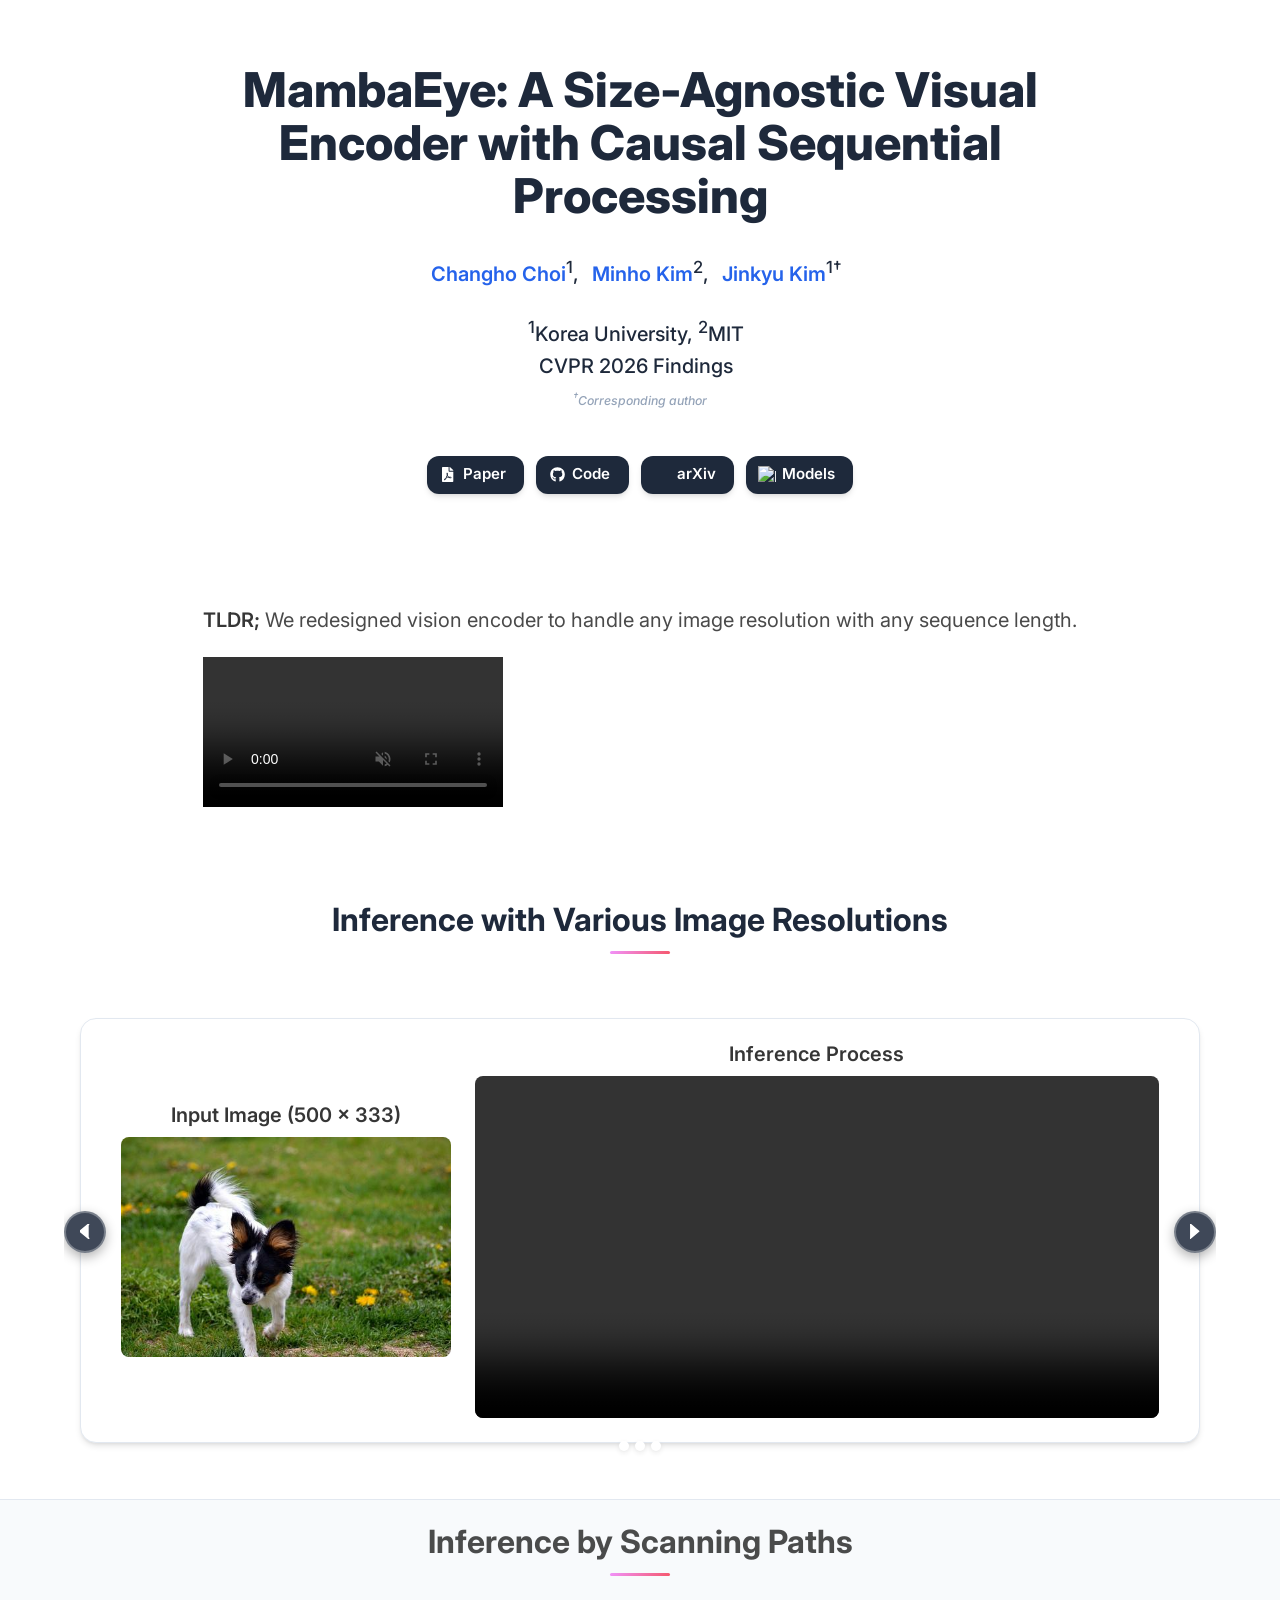
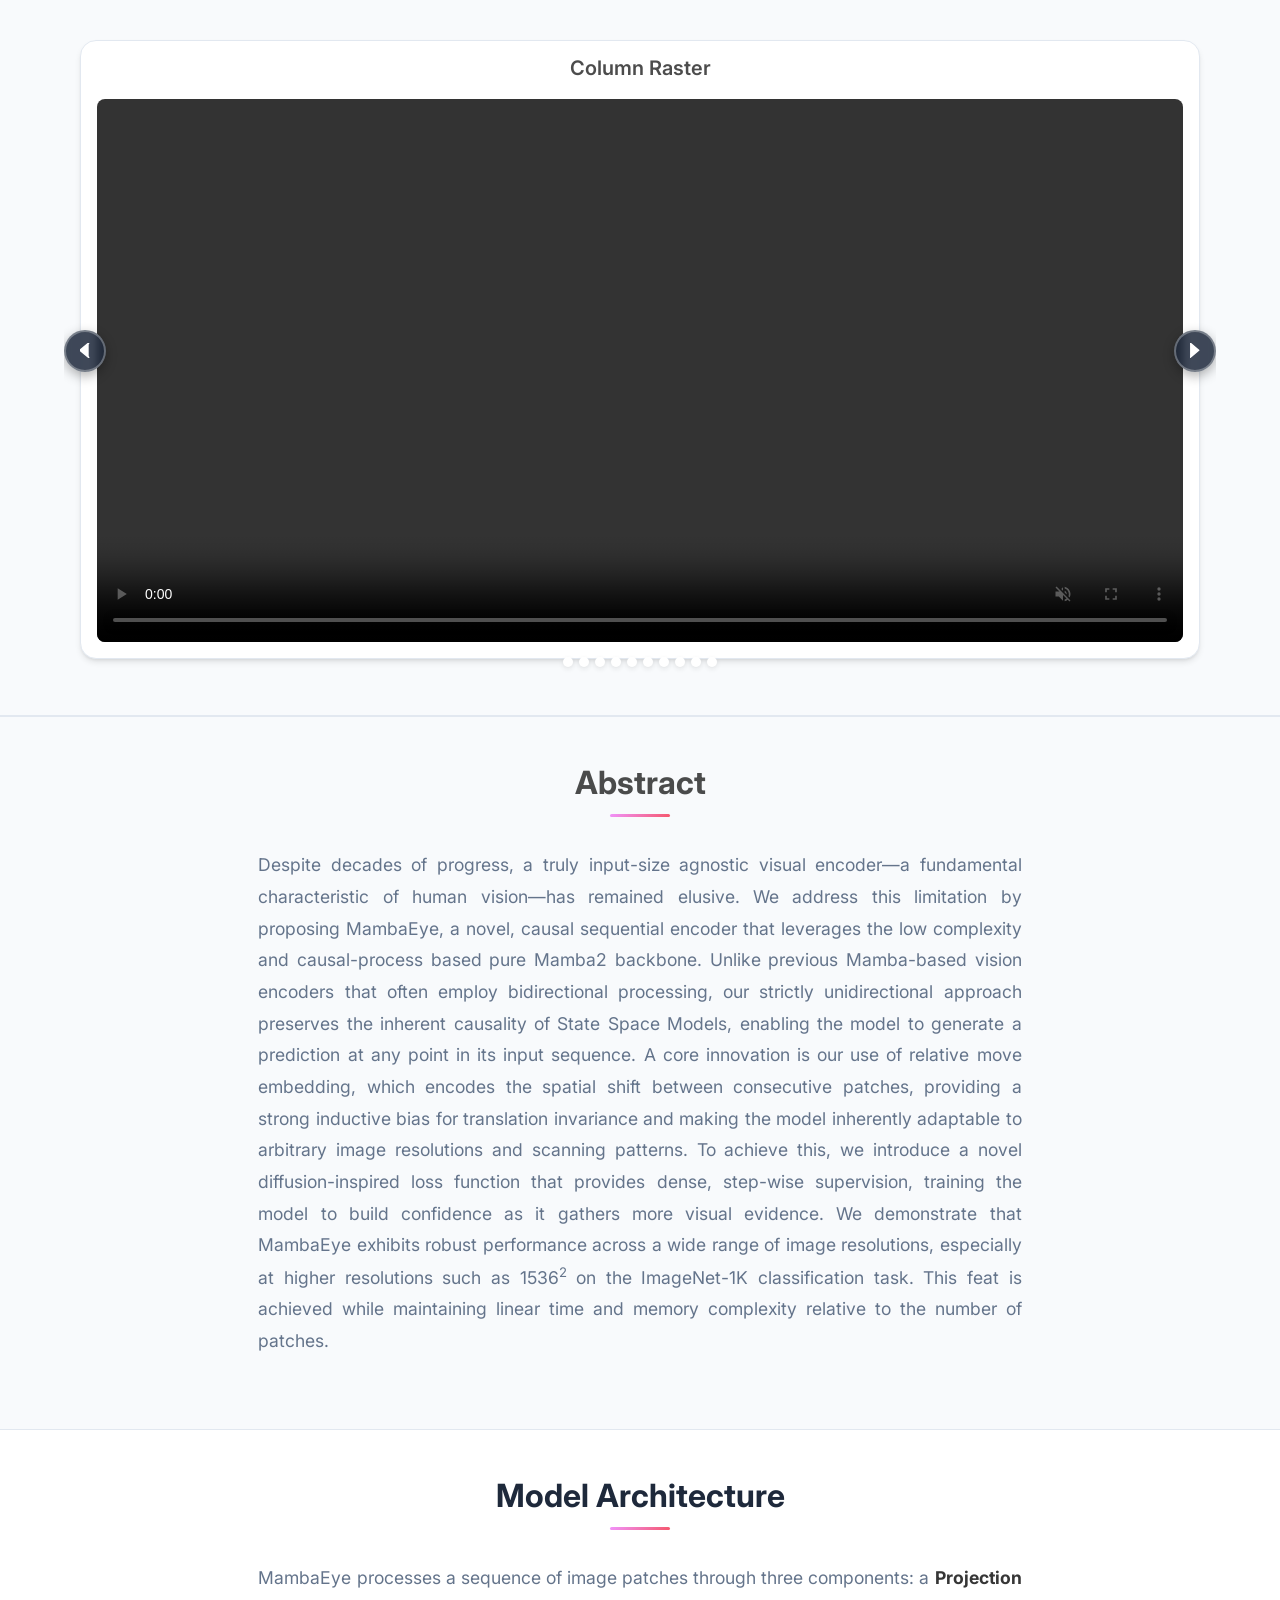
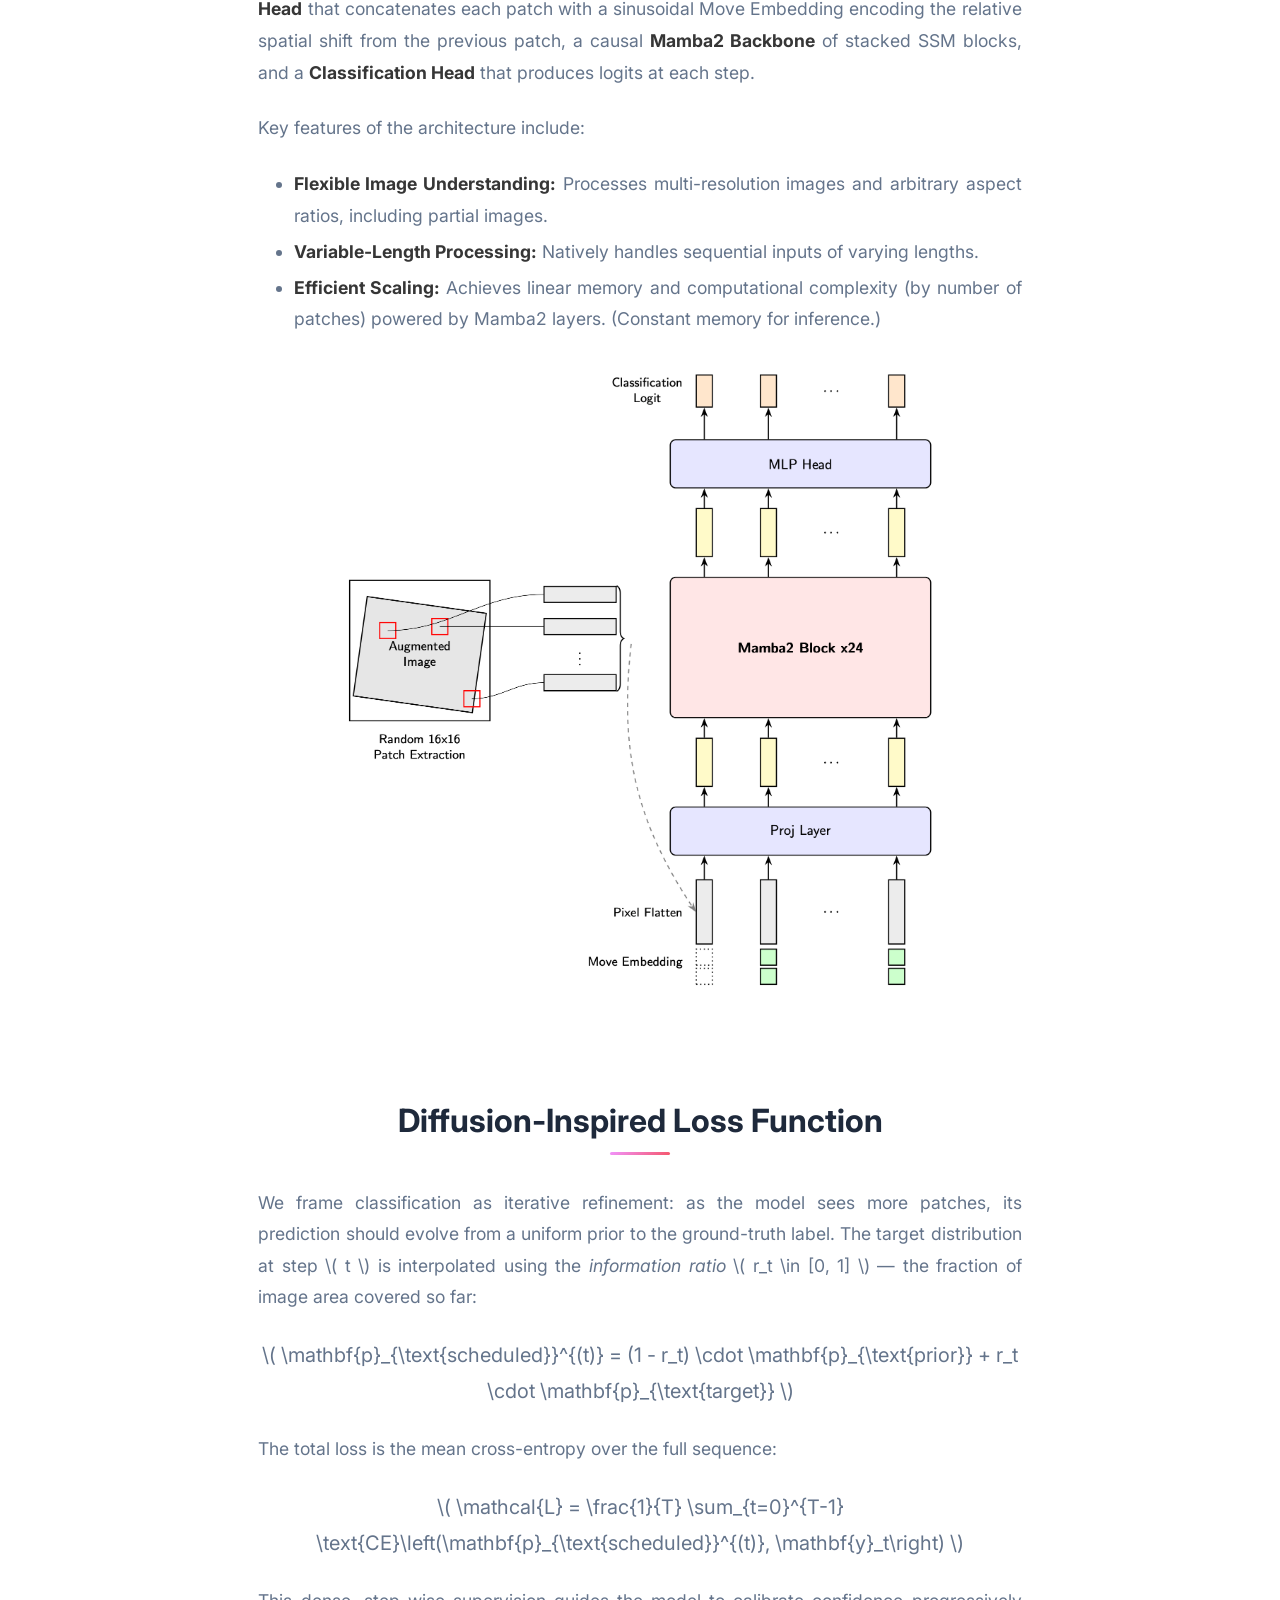
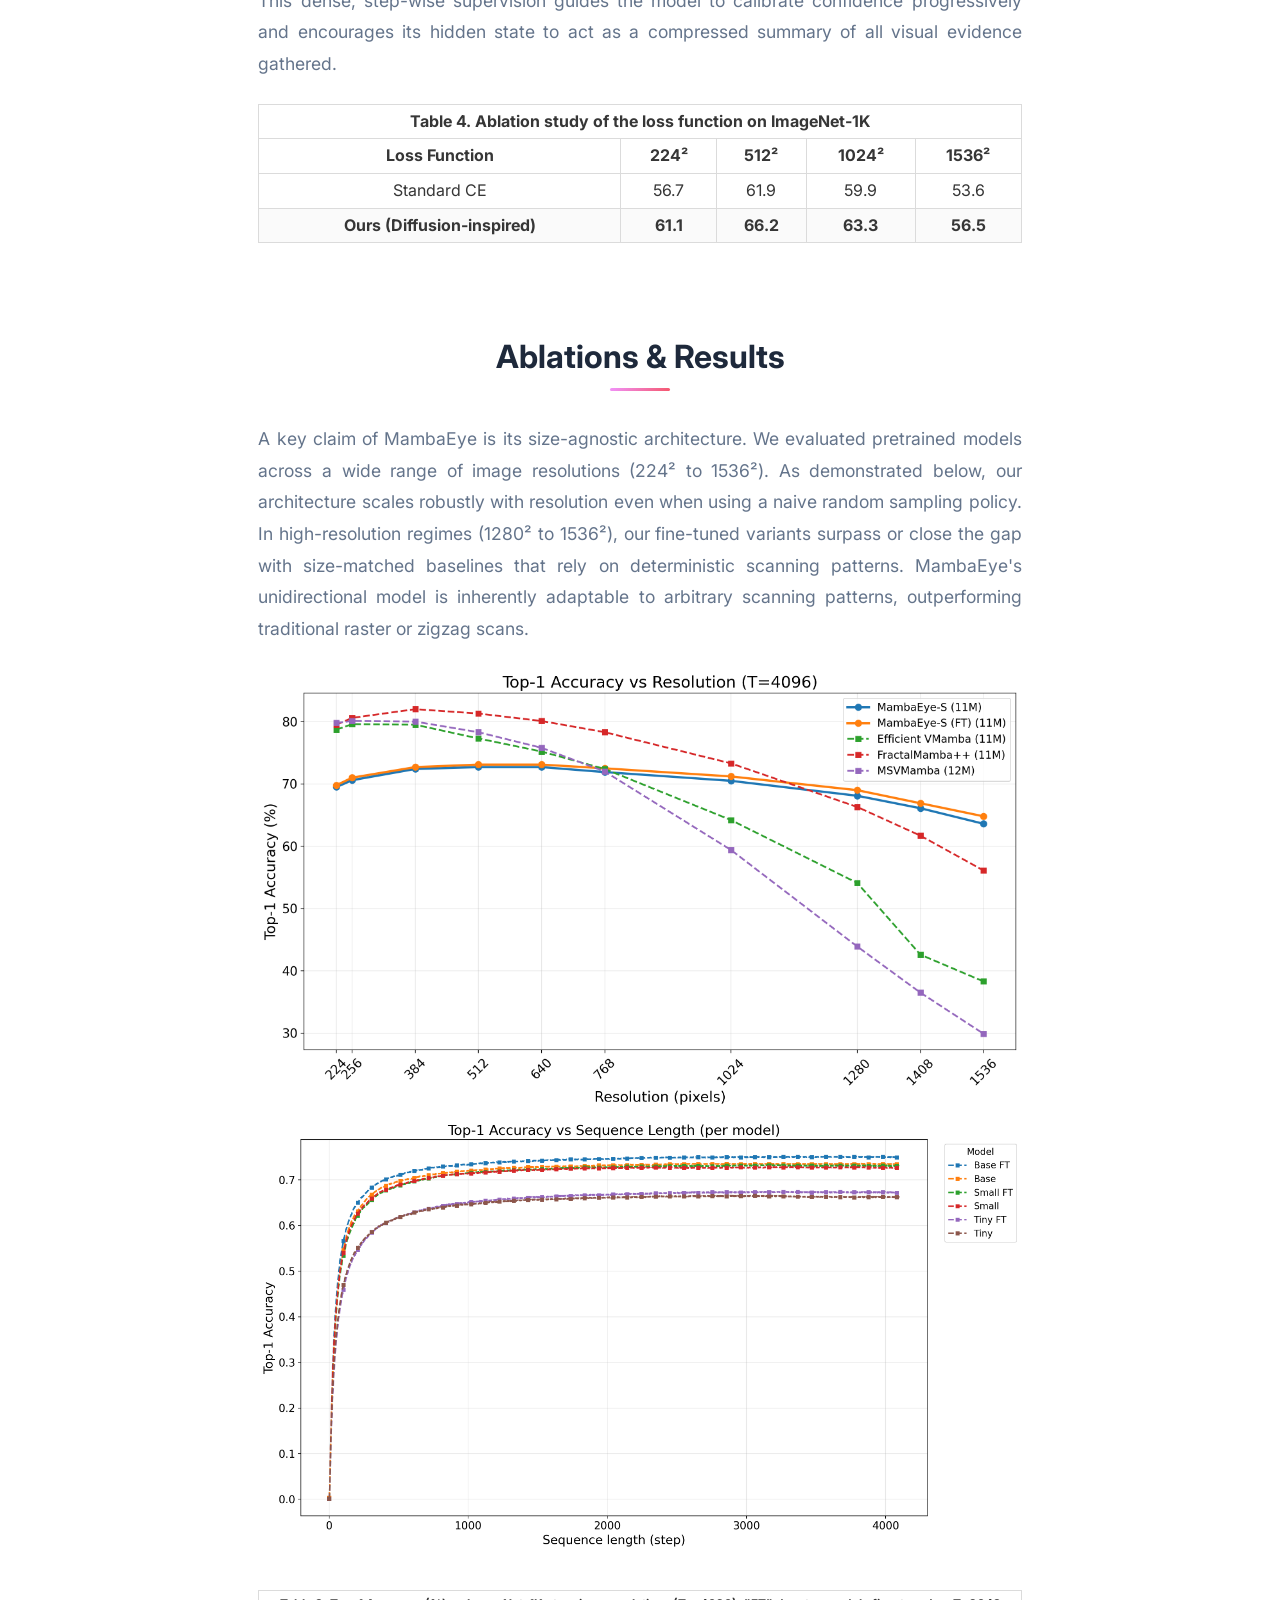
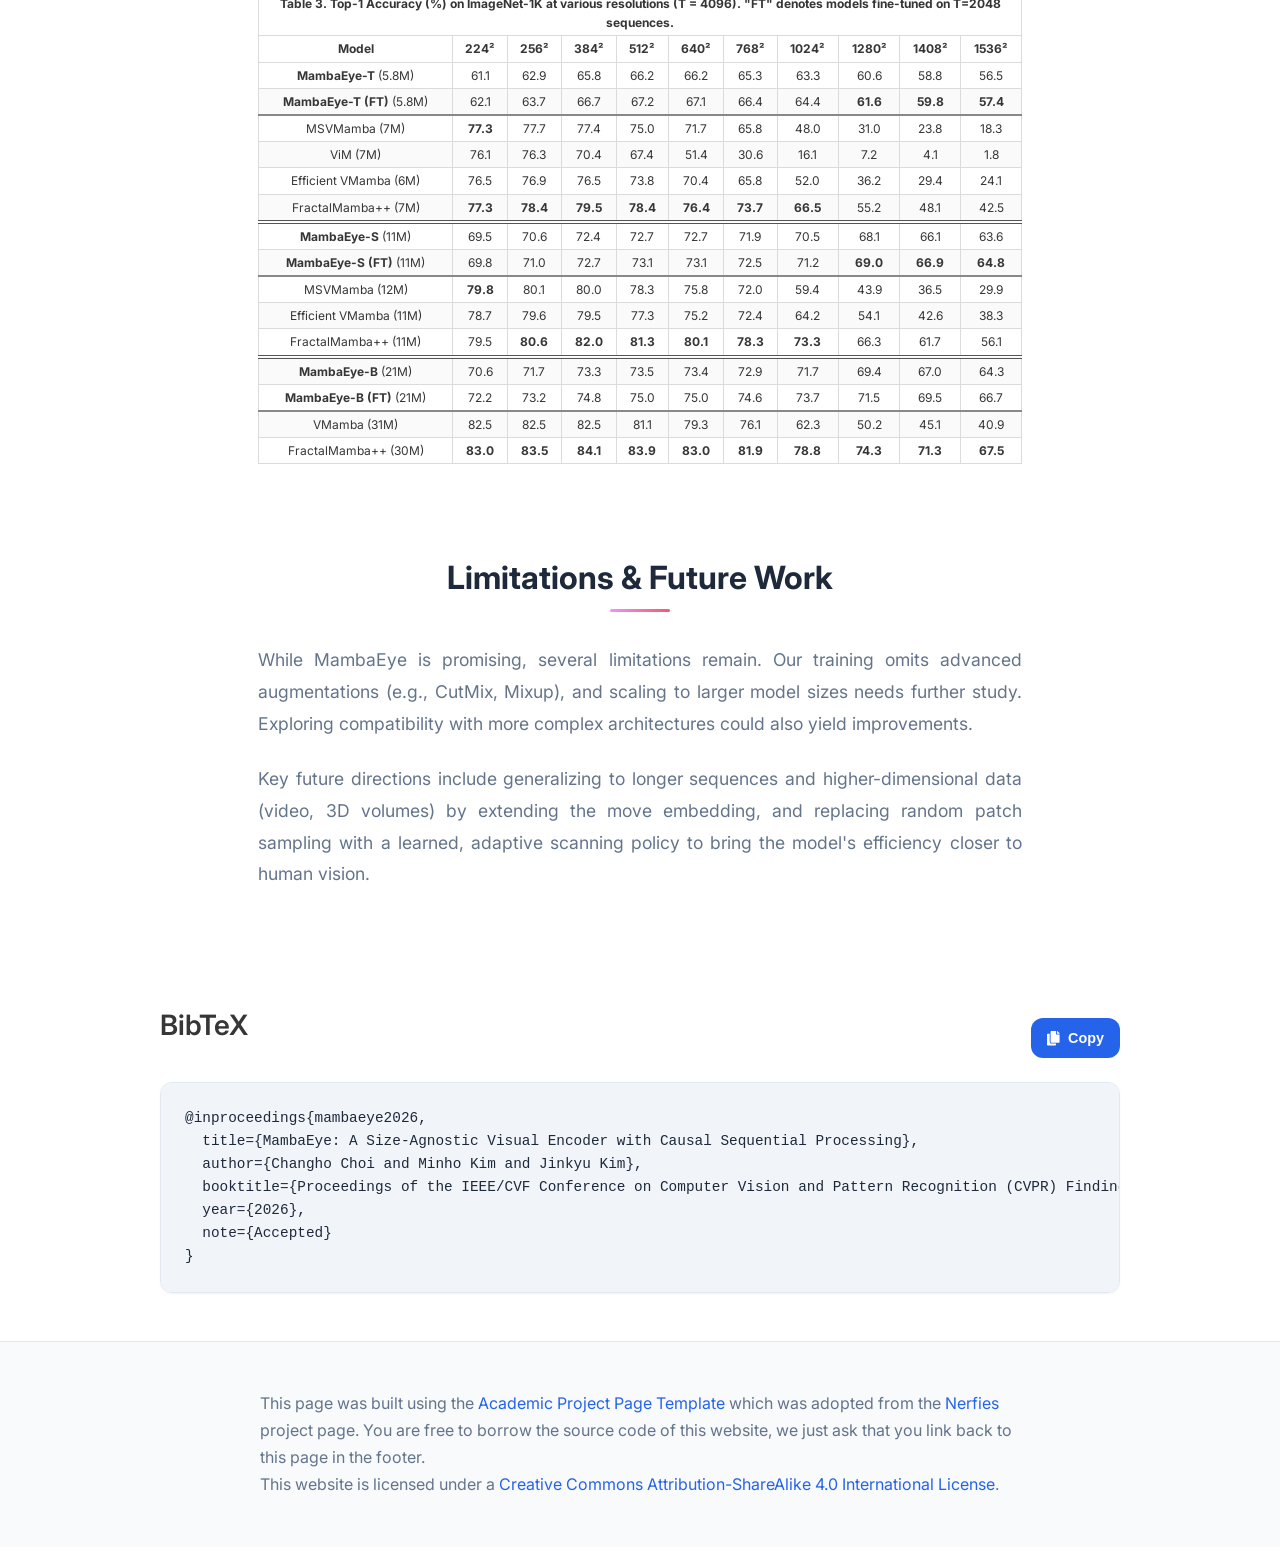
==== commit da7a3dcb: "feat: Add playsinline attribute to all video elements for improved mobile compatibility." ====
--- a/index.html
+++ b/index.html
@@ -285,7 +285,7 @@
 
           </h2>
 
-          <video poster="" id="tree" autoplay controls muted loop height="100%" preload="metadata">
+          <video poster="" id="tree" autoplay controls muted loop playsinline height="100%" preload="metadata">
             <source src="static/videos/onestep_animation.mp4" type="video/mp4">
           </video>
         </div>
@@ -309,7 +309,7 @@
                 </div>
                 <div class="column is-two-thirds has-text-centered">
                   <h3 class="title is-5" style="margin-bottom: 10px;">Inference Process</h3>
-                  <video poster="" id="video1" controls muted loop preload="metadata"
+                  <video poster="" id="video1" controls muted loop playsinline preload="metadata"
                     style="border-radius: 8px; width: 100%; max-height: 70vh; object-fit: contain;">
                     <source src="static/videos/Inference_by_imagesize/dog.mp4" type="video/mp4">
                   </video>
@@ -325,7 +325,7 @@
                 </div>
                 <div class="column is-two-thirds has-text-centered">
                   <h3 class="title is-5" style="margin-bottom: 10px;">Inference Process</h3>
-                  <video poster="" id="video3" controls muted loop preload="metadata"
+                  <video poster="" id="video3" controls muted loop playsinline preload="metadata"
                     style="border-radius: 8px; width: 100%; max-height: 70vh; object-fit: contain;">
                     <source src="static/videos/Inference_by_imagesize/leo.mp4" type="video/mp4">
                   </video>
@@ -341,7 +341,7 @@
                 </div>
                 <div class="column is-two-thirds has-text-centered">
                   <h3 class="title is-5" style="margin-bottom: 10px;">Inference Process</h3>
-                  <video poster="" id="video2" controls muted loop preload="metadata"
+                  <video poster="" id="video2" controls muted loop playsinline preload="metadata"
                     style="border-radius: 8px; width: 100%; max-height: 70vh; object-fit: contain;">
                     <source src="static/videos/Inference_by_imagesize/green_mamba.mp4" type="video/mp4">
                   </video>
@@ -364,70 +364,70 @@
           <div id="results-carousel-2" class="carousel results-carousel">
             <div class="item item-video4 has-text-centered" style="padding: 1rem;">
               <h3 class="title is-5" style="margin-bottom: 20px;">Column Raster</h3>
-              <video poster="" id="video4" controls muted loop height="100%" style="border-radius: 8px;"
+              <video poster="" id="video4" controls muted loop playsinline height="100%" style="border-radius: 8px;"
                 preload="metadata">
                 <source src="static/videos/Inference_by_scanning_path/column_raster.mp4" type="video/mp4">
               </video>
             </div>
             <div class="item item-video5 has-text-centered" style="padding: 1rem;">
               <h3 class="title is-5" style="margin-bottom: 20px;">Column Snake</h3>
-              <video poster="" id="video5" controls muted loop height="100%" style="border-radius: 8px;"
+              <video poster="" id="video5" controls muted loop playsinline height="100%" style="border-radius: 8px;"
                 preload="metadata">
                 <source src="static/videos/Inference_by_scanning_path/column_snake.mp4" type="video/mp4">
               </video>
             </div>
             <div class="item item-video6 has-text-centered" style="padding: 1rem;">
               <h3 class="title is-5" style="margin-bottom: 20px;">Diagonal</h3>
-              <video poster="" id="video6" controls muted loop height="100%" style="border-radius: 8px;"
+              <video poster="" id="video6" controls muted loop playsinline height="100%" style="border-radius: 8px;"
                 preload="metadata">
                 <source src="static/videos/Inference_by_scanning_path/diagonal.mp4" type="video/mp4">
               </video>
             </div>
             <div class="item item-video7 has-text-centered" style="padding: 1rem;">
               <h3 class="title is-5" style="margin-bottom: 20px;">Golden</h3>
-              <video poster="" id="video7" controls muted loop height="100%" style="border-radius: 8px;"
+              <video poster="" id="video7" controls muted loop playsinline height="100%" style="border-radius: 8px;"
                 preload="metadata">
                 <source src="static/videos/Inference_by_scanning_path/golden.mp4" type="video/mp4">
               </video>
             </div>
             <div class="item item-video8 has-text-centered" style="padding: 1rem;">
               <h3 class="title is-5" style="margin-bottom: 20px;">Hilbert</h3>
-              <video poster="" id="video8" controls muted loop height="100%" style="border-radius: 8px;"
+              <video poster="" id="video8" controls muted loop playsinline height="100%" style="border-radius: 8px;"
                 preload="metadata">
                 <source src="static/videos/Inference_by_scanning_path/hilbert.mp4" type="video/mp4">
               </video>
             </div>
             <div class="item item-video9 has-text-centered" style="padding: 1rem;">
               <h3 class="title is-5" style="margin-bottom: 20px;">Random Grid</h3>
-              <video poster="" id="video9" controls muted loop height="100%" style="border-radius: 8px;"
+              <video poster="" id="video9" controls muted loop playsinline height="100%" style="border-radius: 8px;"
                 preload="metadata">
                 <source src="static/videos/Inference_by_scanning_path/random_grid.mp4" type="video/mp4">
               </video>
             </div>
             <div class="item item-video10 has-text-centered" style="padding: 1rem;">
               <h3 class="title is-5" style="margin-bottom: 20px;">Row Raster</h3>
-              <video poster="" id="video10" controls muted loop height="100%" style="border-radius: 8px;"
+              <video poster="" id="video10" controls muted loop playsinline height="100%" style="border-radius: 8px;"
                 preload="metadata">
                 <source src="static/videos/Inference_by_scanning_path/row_raster.mp4" type="video/mp4">
               </video>
             </div>
             <div class="item item-video11 has-text-centered" style="padding: 1rem;">
               <h3 class="title is-5" style="margin-bottom: 20px;">Row Snake</h3>
-              <video poster="" id="video11" controls muted loop height="100%" style="border-radius: 8px;"
+              <video poster="" id="video11" controls muted loop playsinline height="100%" style="border-radius: 8px;"
                 preload="metadata">
                 <source src="static/videos/Inference_by_scanning_path/row_snake.mp4" type="video/mp4">
               </video>
             </div>
             <div class="item item-video12 has-text-centered" style="padding: 1rem;">
               <h3 class="title is-5" style="margin-bottom: 20px;">Spiral</h3>
-              <video poster="" id="video12" controls muted loop height="100%" style="border-radius: 8px;"
+              <video poster="" id="video12" controls muted loop playsinline height="100%" style="border-radius: 8px;"
                 preload="metadata">
                 <source src="static/videos/Inference_by_scanning_path/spiral.mp4" type="video/mp4">
               </video>
             </div>
             <div class="item item-video13 has-text-centered" style="padding: 1rem;">
               <h3 class="title is-5" style="margin-bottom: 20px;">Random</h3>
-              <video poster="" id="video13" controls muted loop height="100%" style="border-radius: 8px;"
+              <video poster="" id="video13" controls muted loop playsinline height="100%" style="border-radius: 8px;"
                 preload="metadata">
                 <source src="static/videos/Inference_by_imagesize/dog.mp4" type="video/mp4">
               </video>
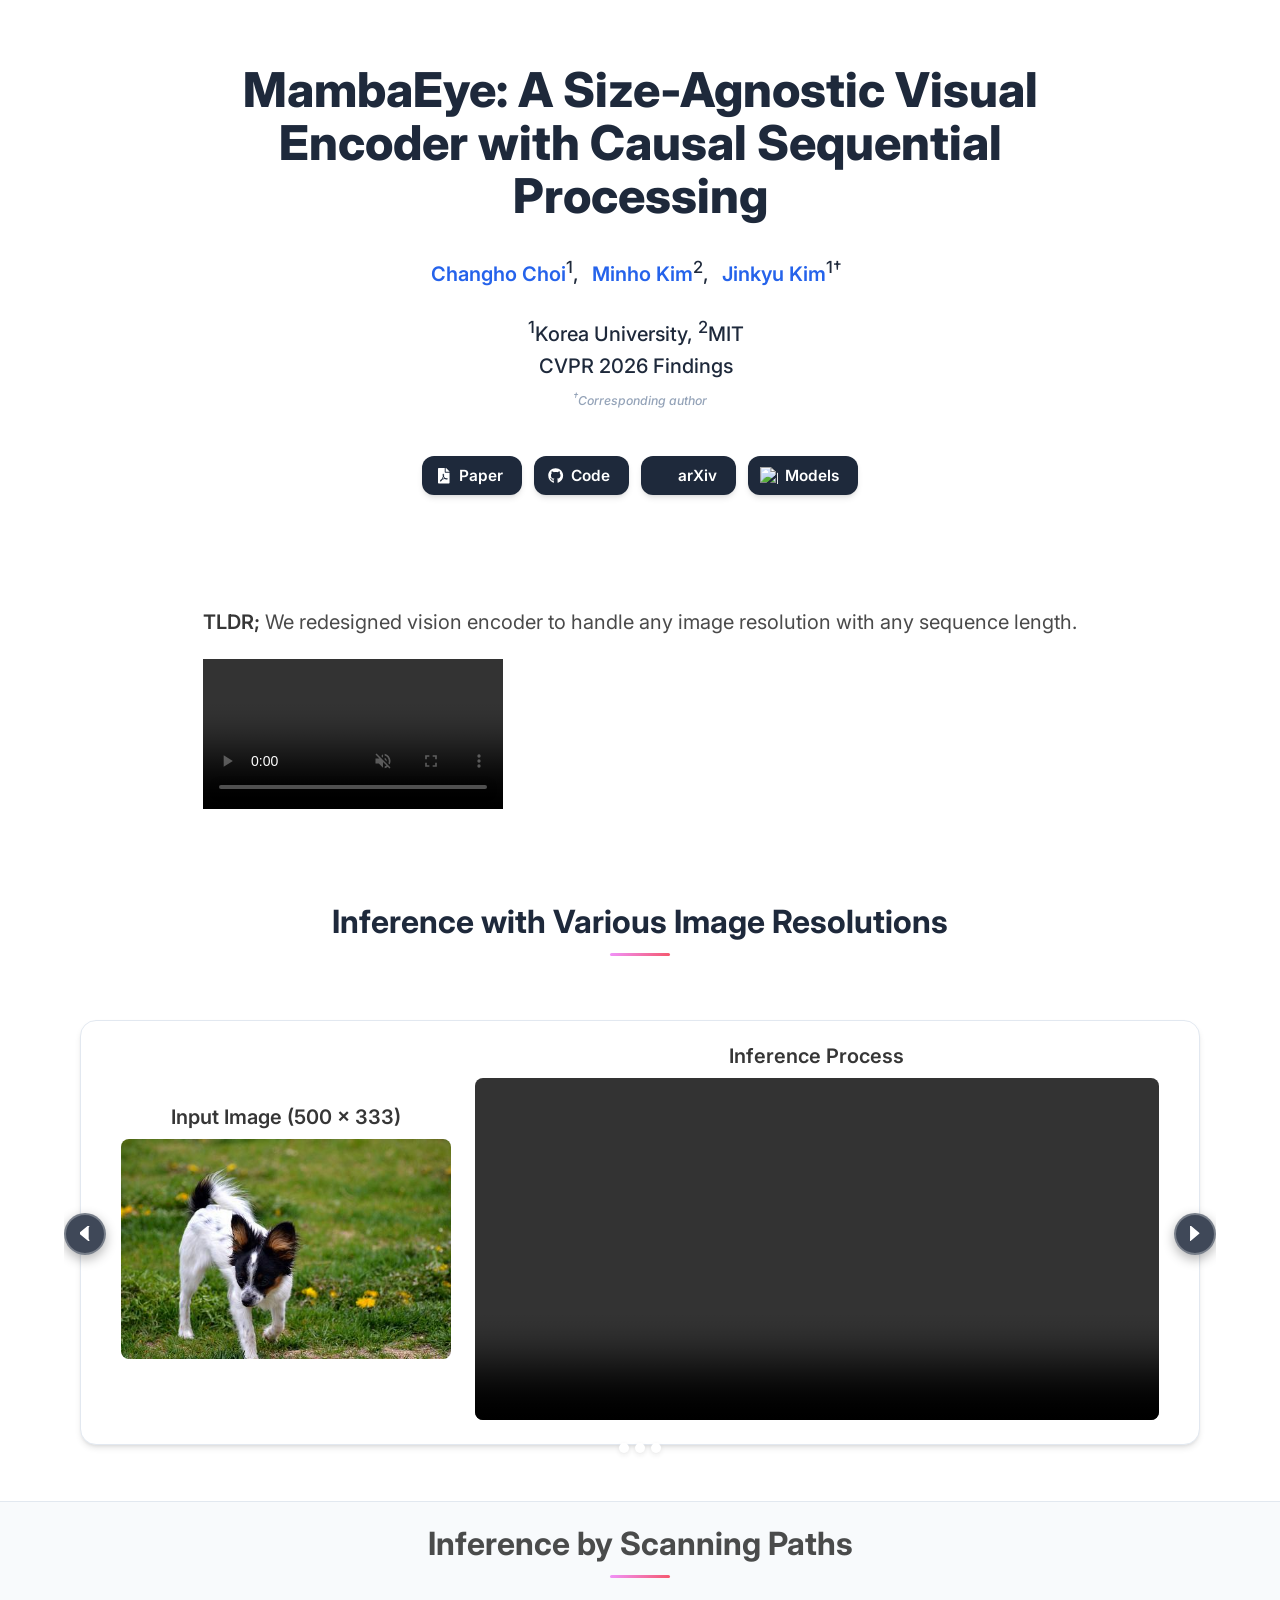
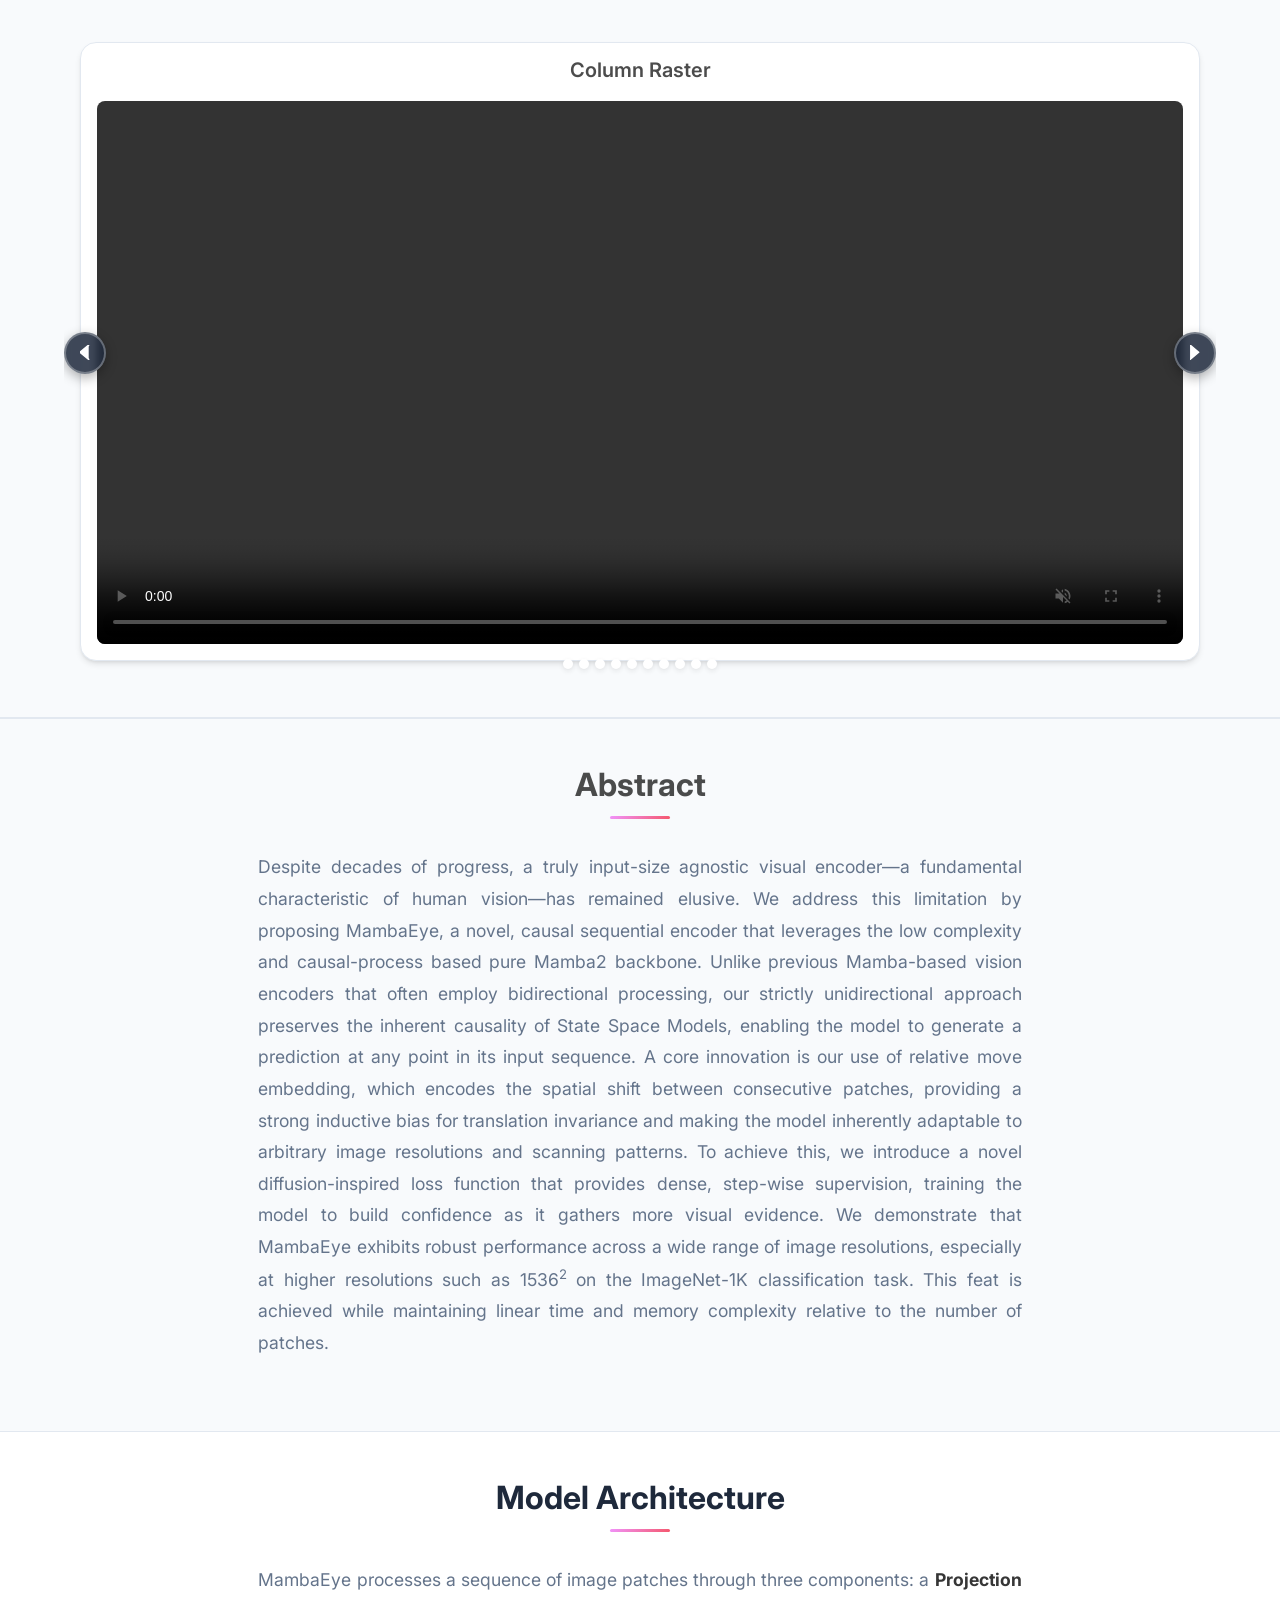
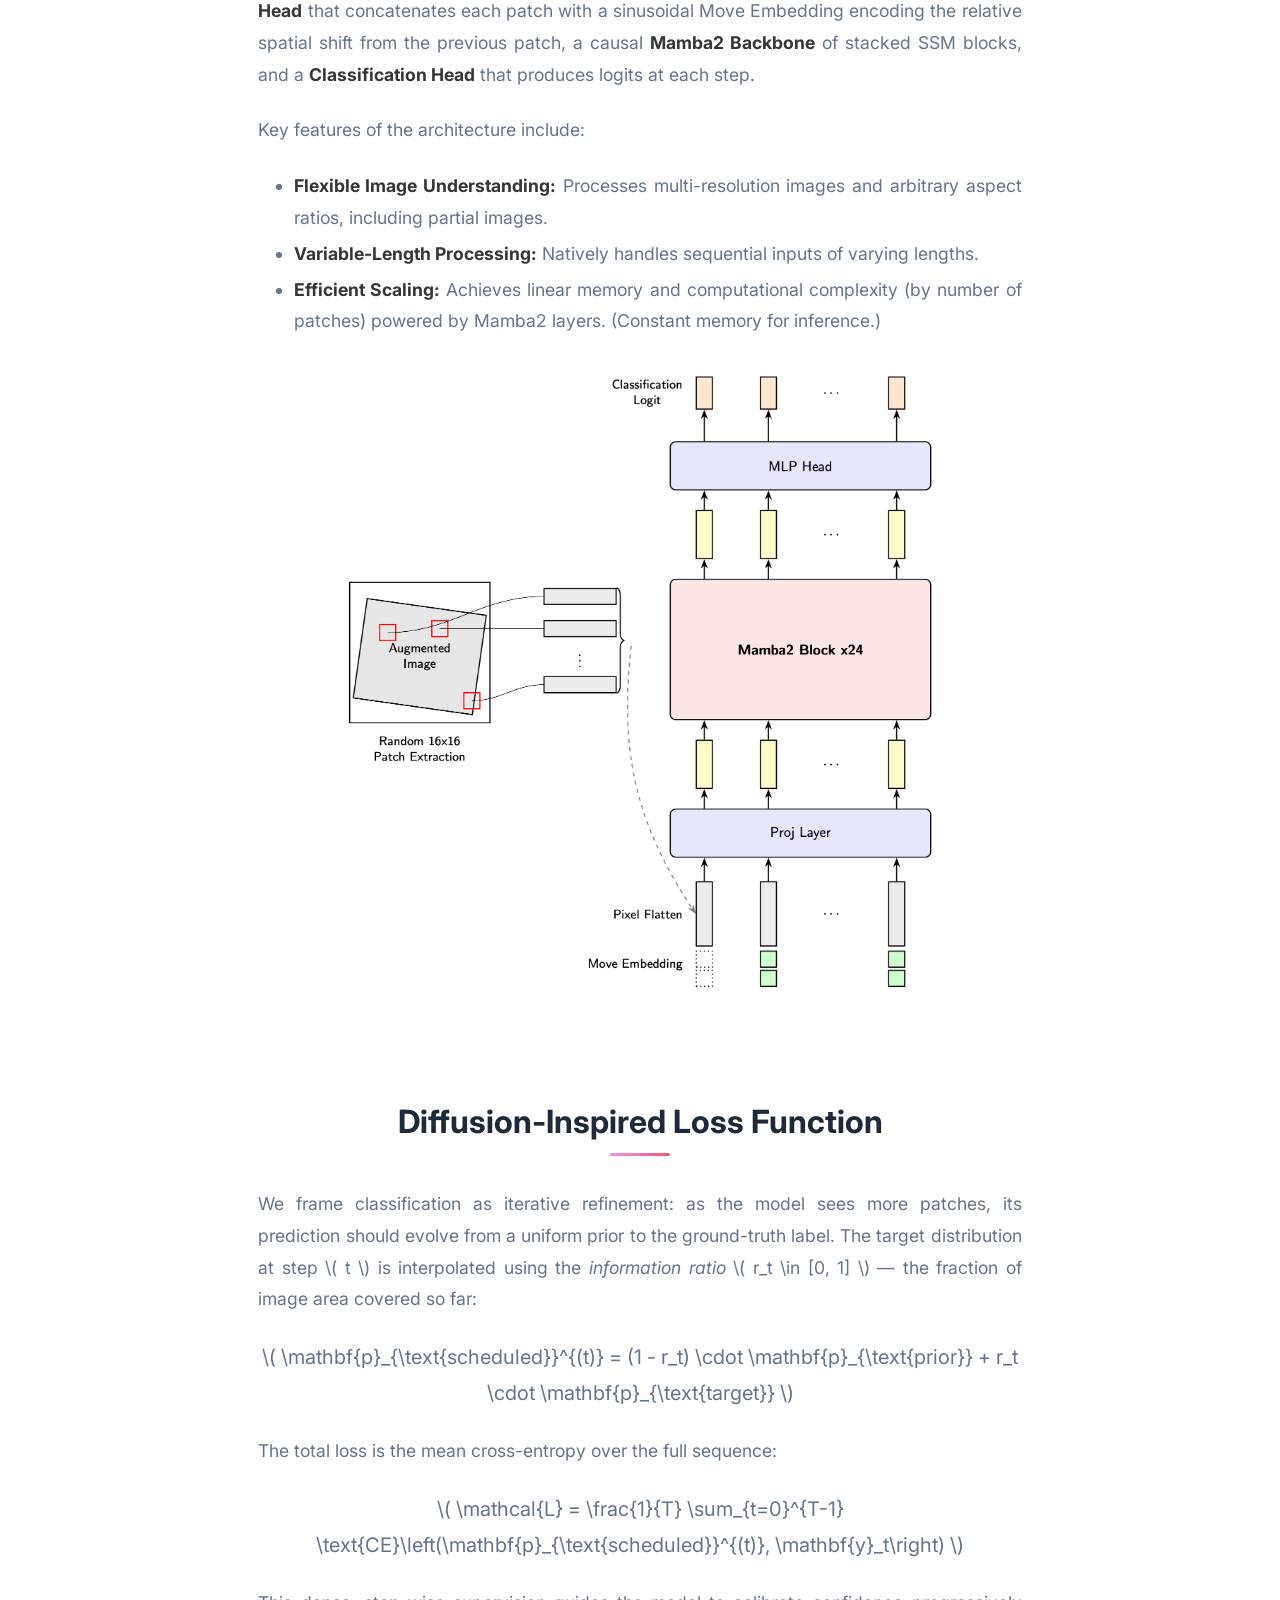
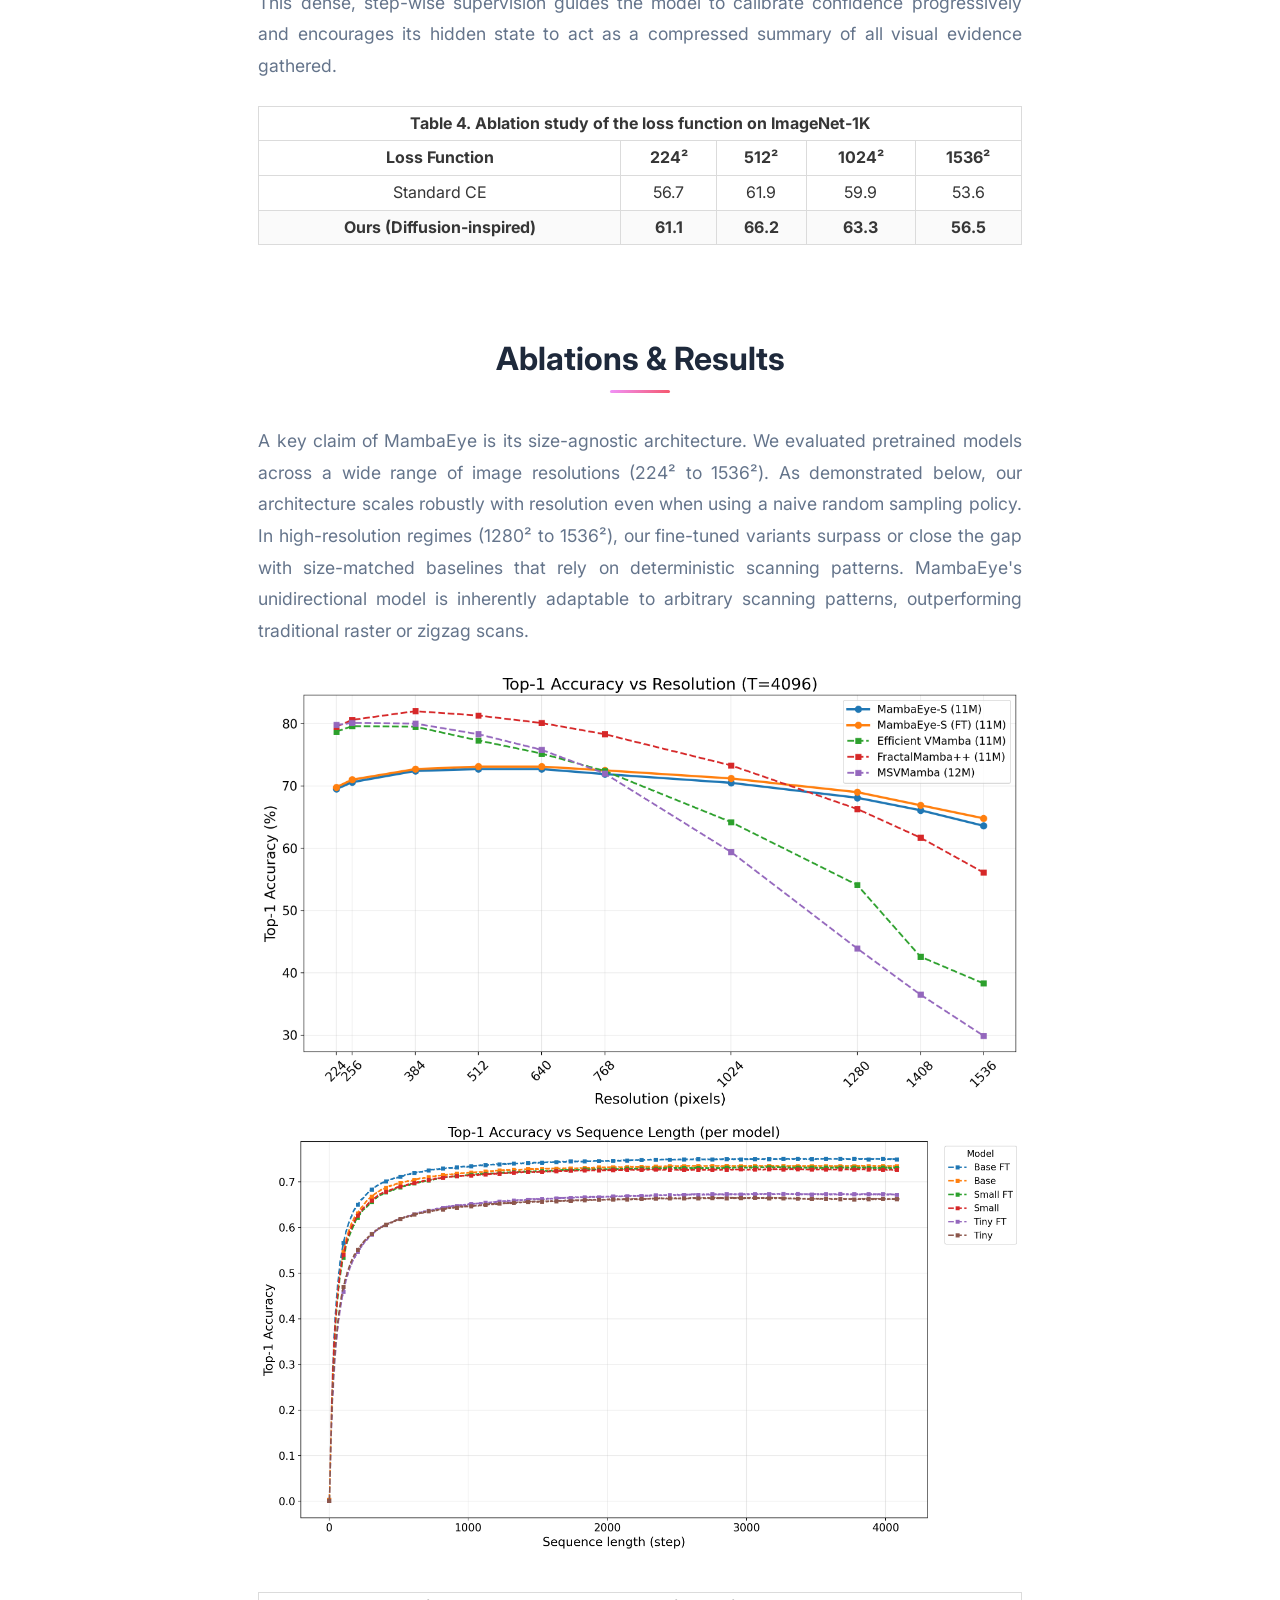
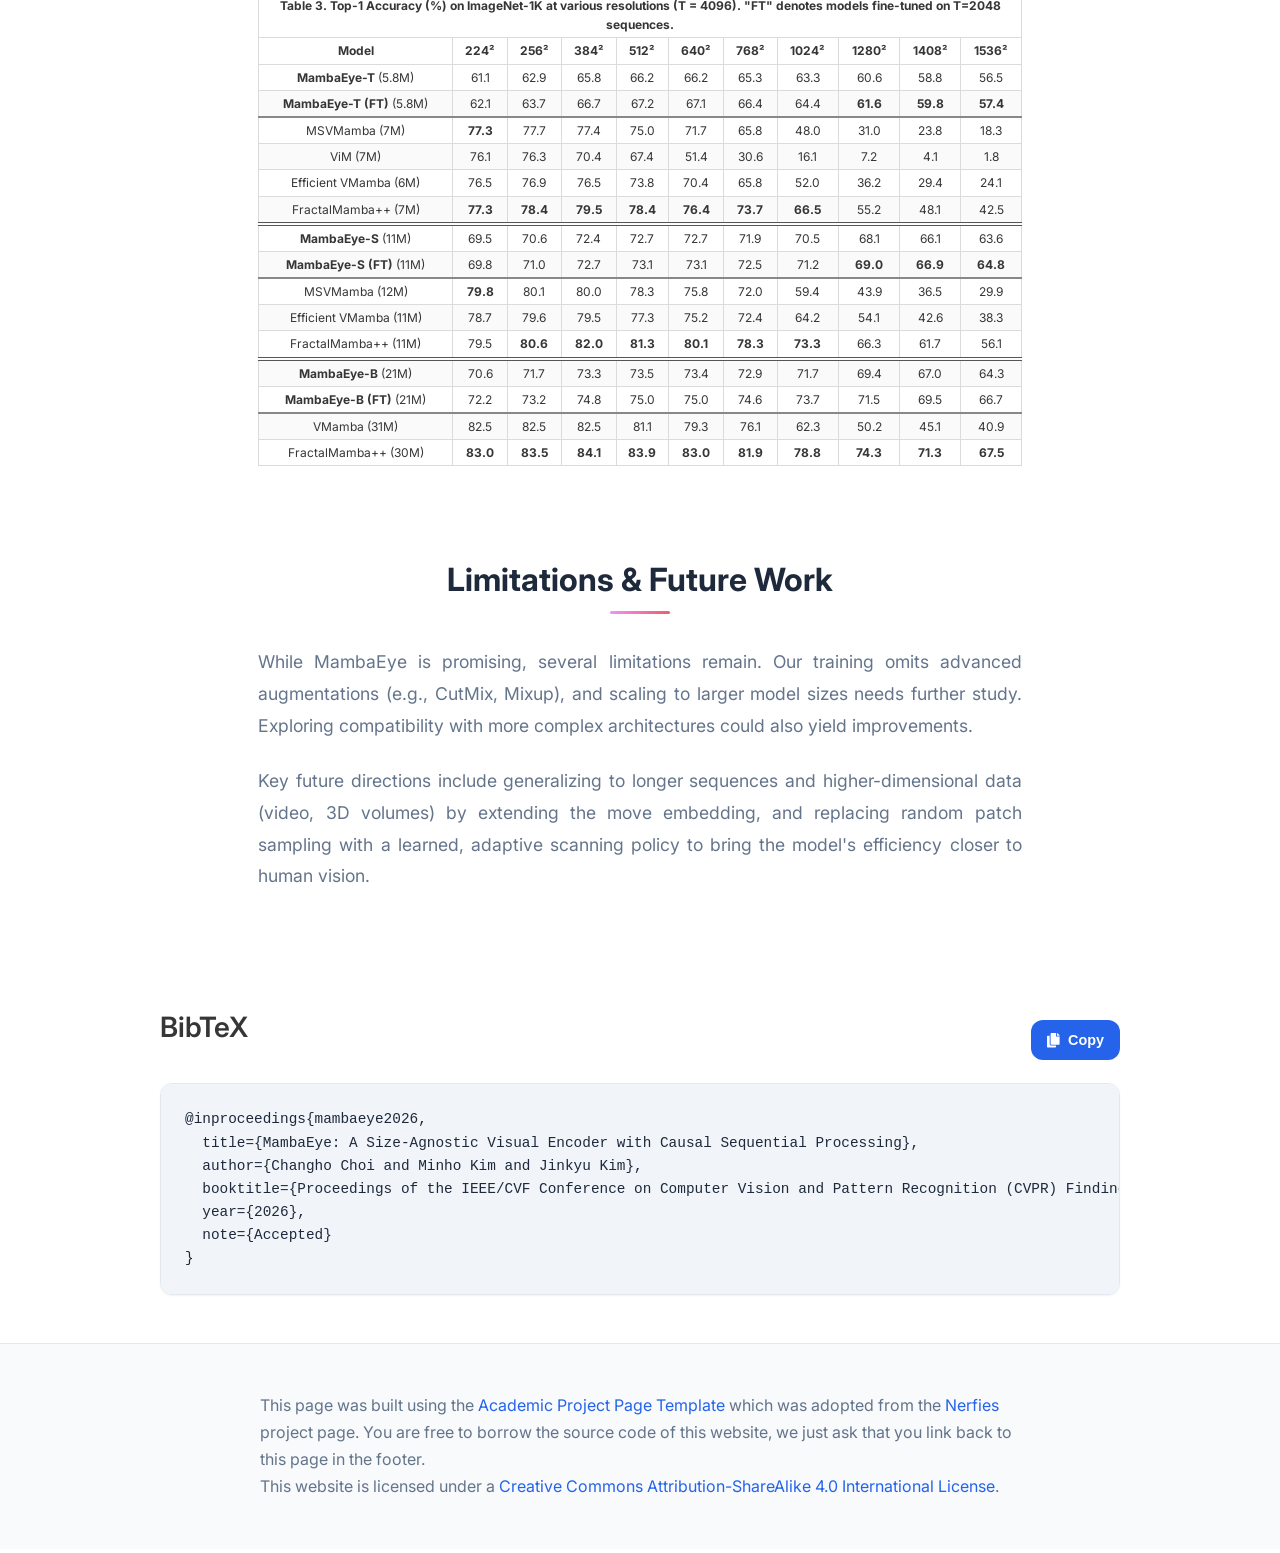
==== commit d1b6a6e5: "no loop, front video" ====
--- a/index.html
+++ b/index.html
@@ -285,7 +285,7 @@
 
           </h2>
 
-          <video poster="" id="tree" autoplay controls muted loop playsinline height="100%" preload="metadata">
+          <video poster="" id="tree" controls muted playsinline height="100%" preload="metadata">
             <source src="static/videos/onestep_animation.mp4" type="video/mp4">
           </video>
         </div>
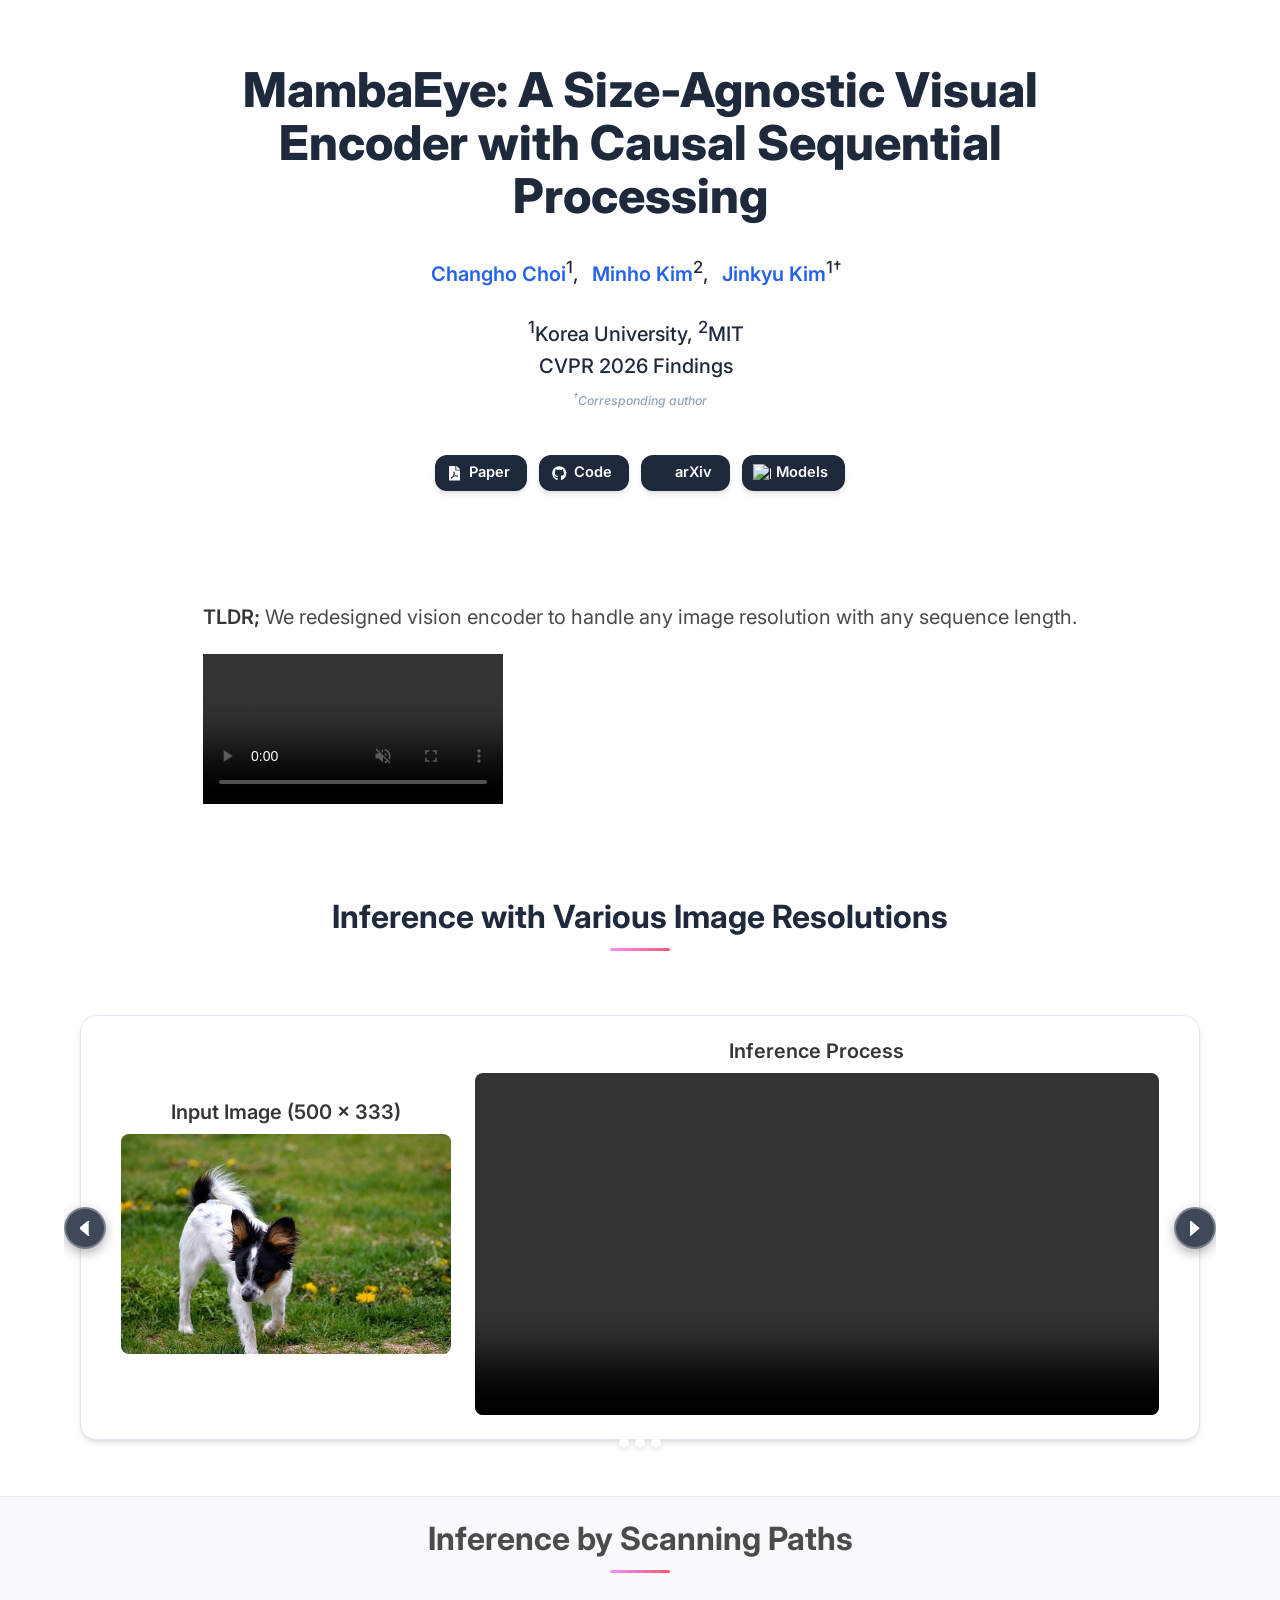
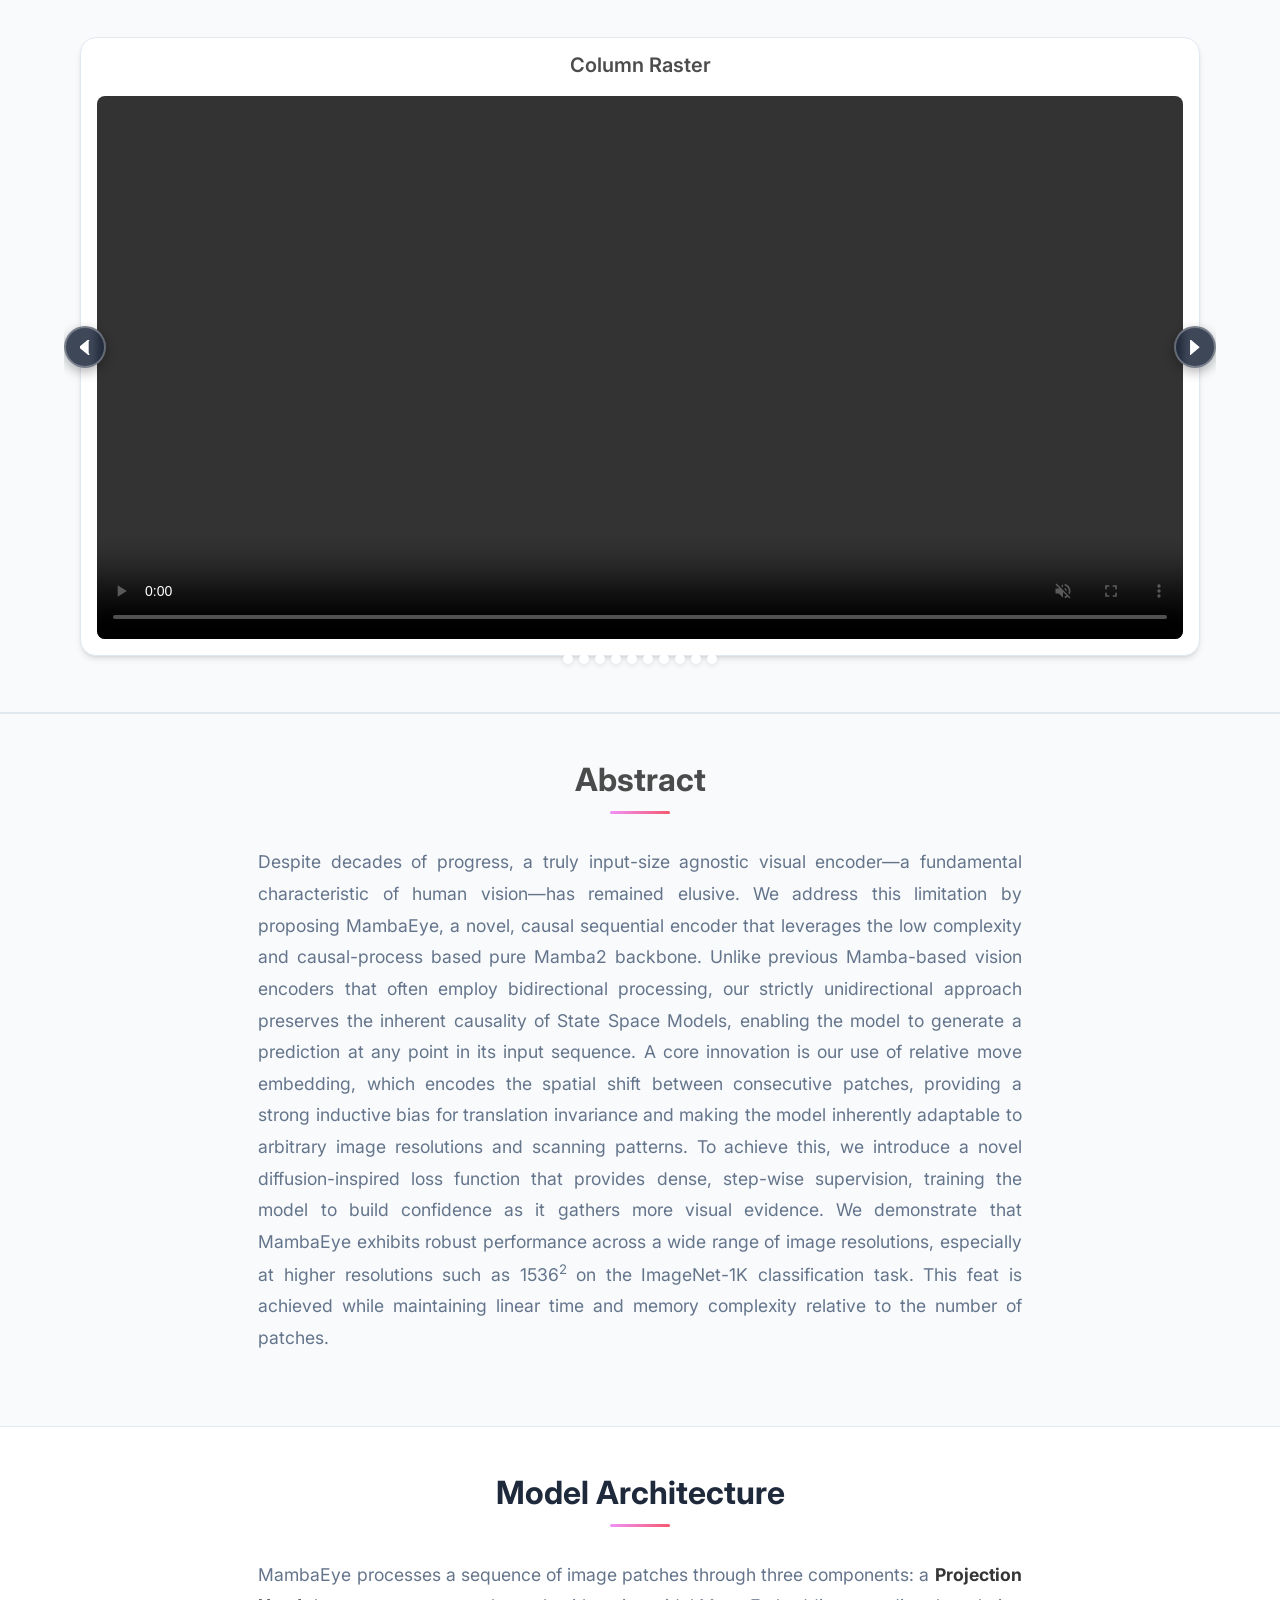
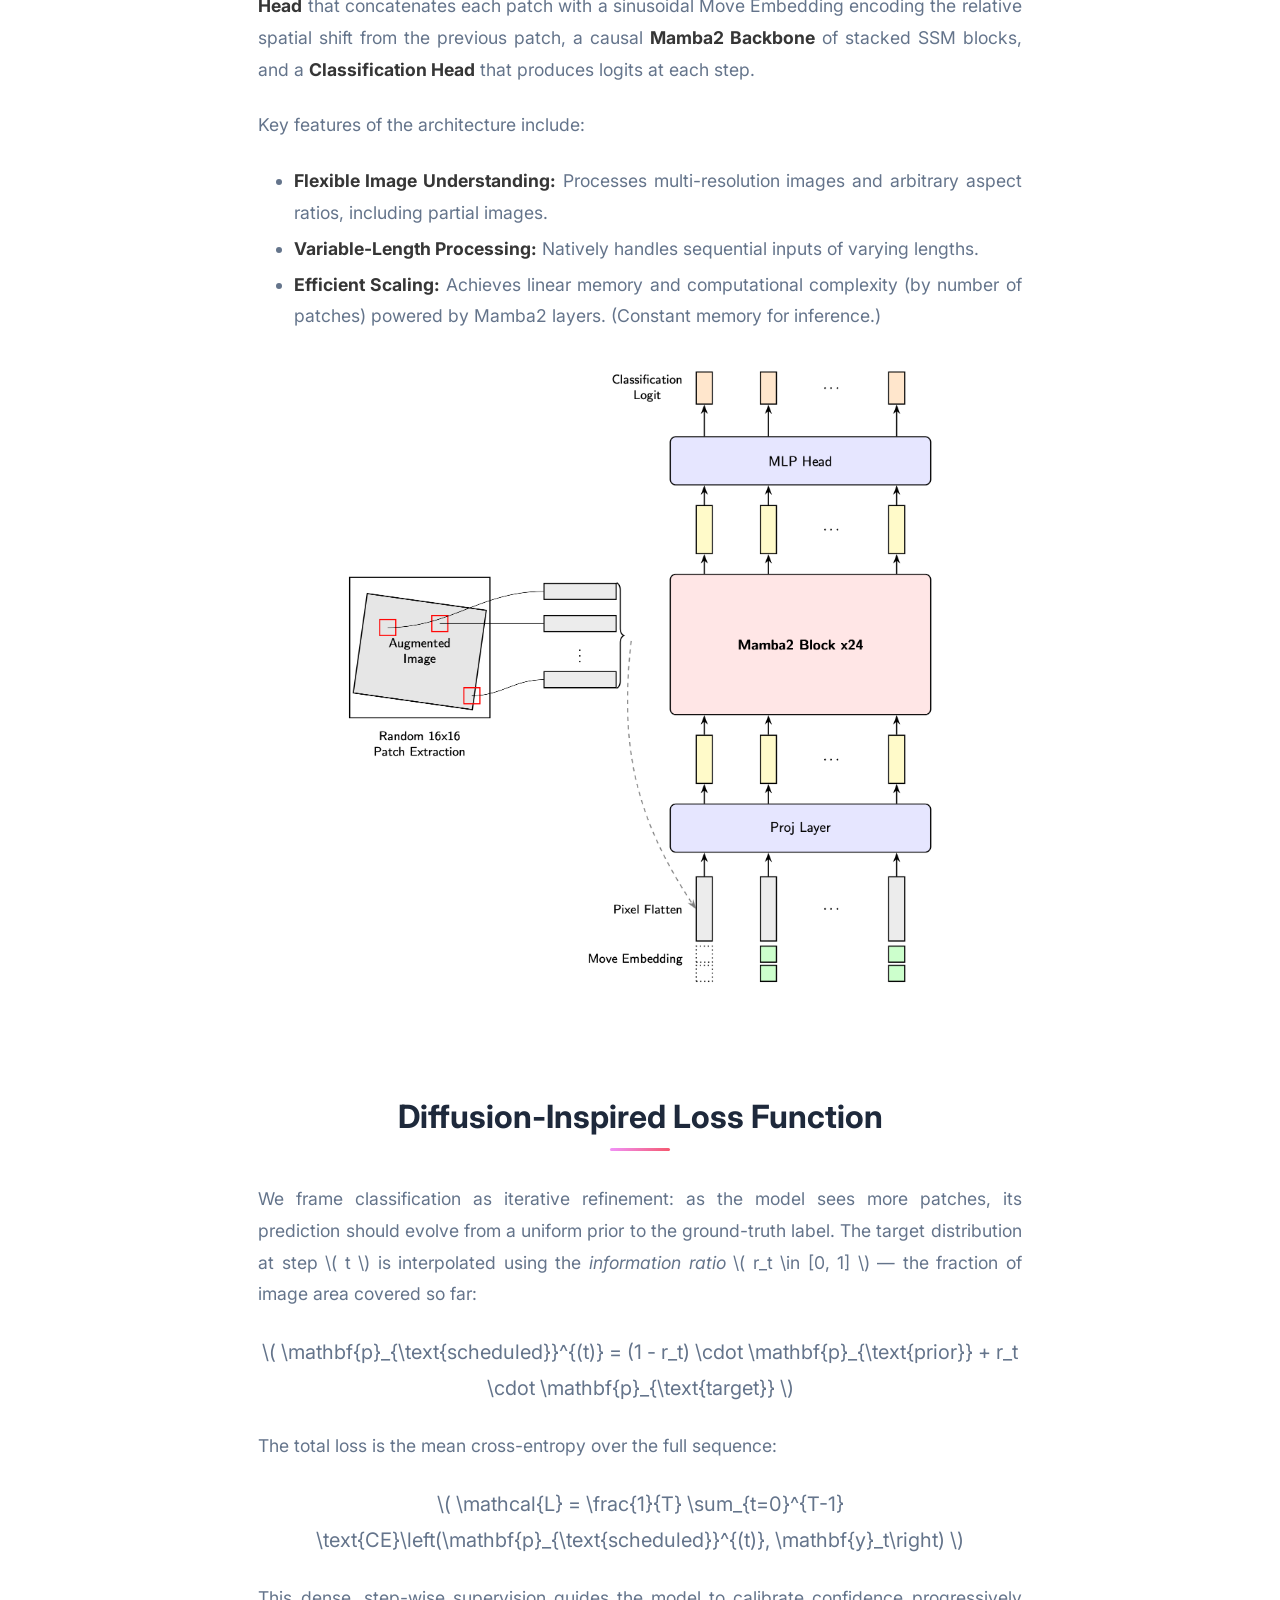
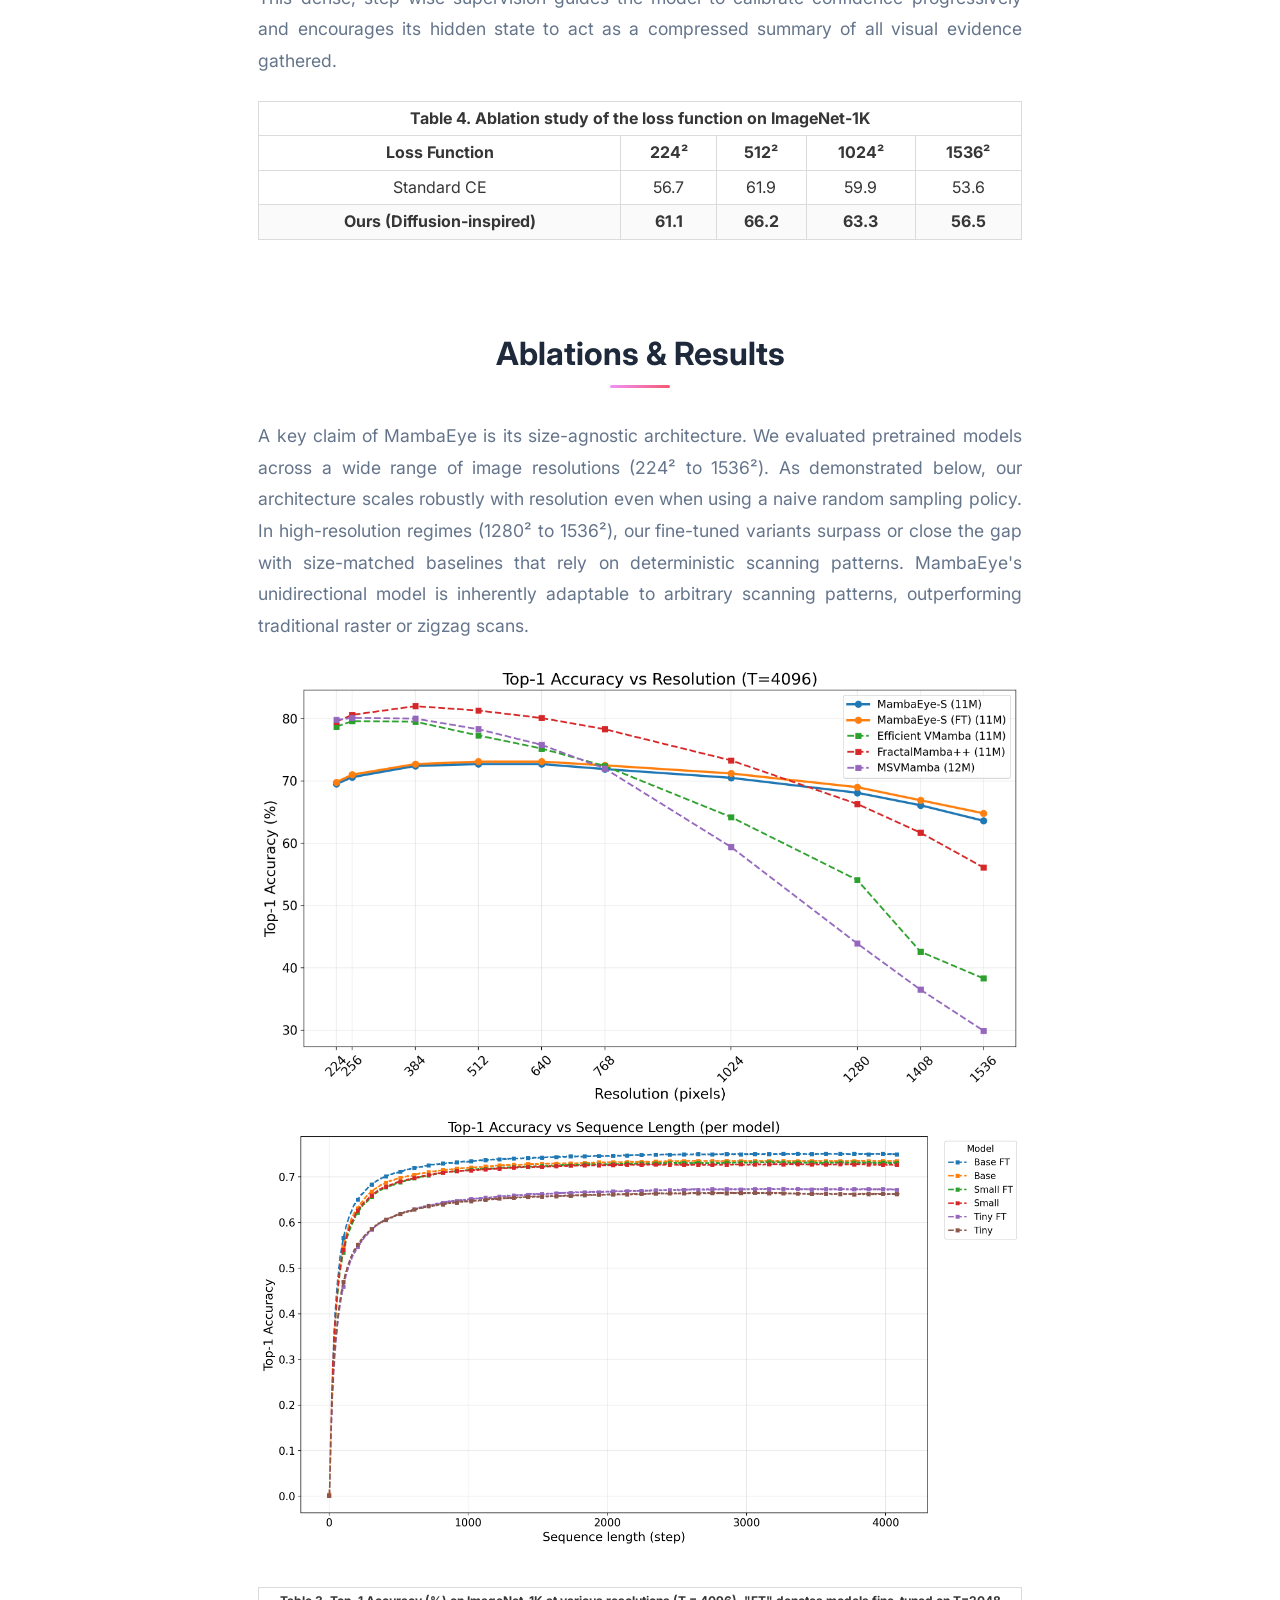
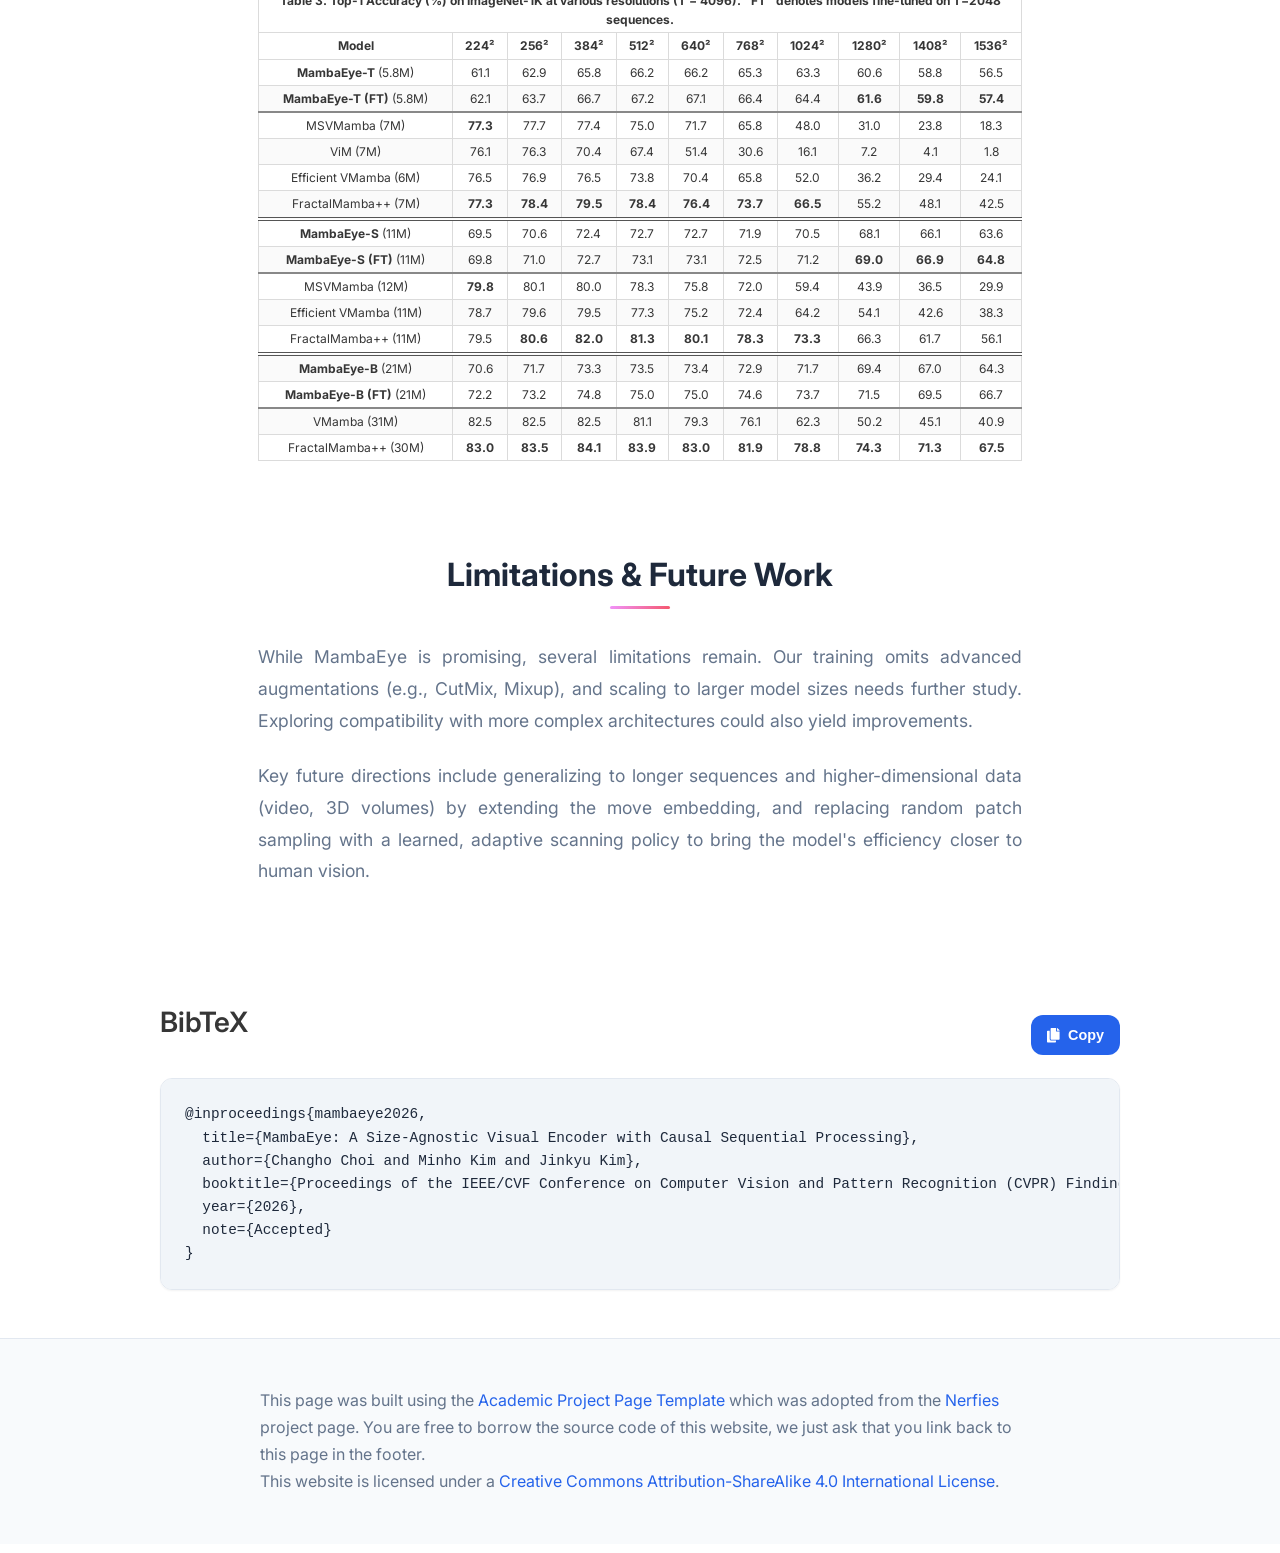
==== commit b4800b79: "autoplay teaser" ====
--- a/index.html
+++ b/index.html
@@ -285,7 +285,7 @@
 
           </h2>
 
-          <video poster="" id="tree" controls muted playsinline height="100%" preload="metadata">
+          <video poster="" id="tree" autoplay controls muted playsinline height="100%" preload="metadata">
             <source src="static/videos/onestep_animation.mp4" type="video/mp4">
           </video>
         </div>
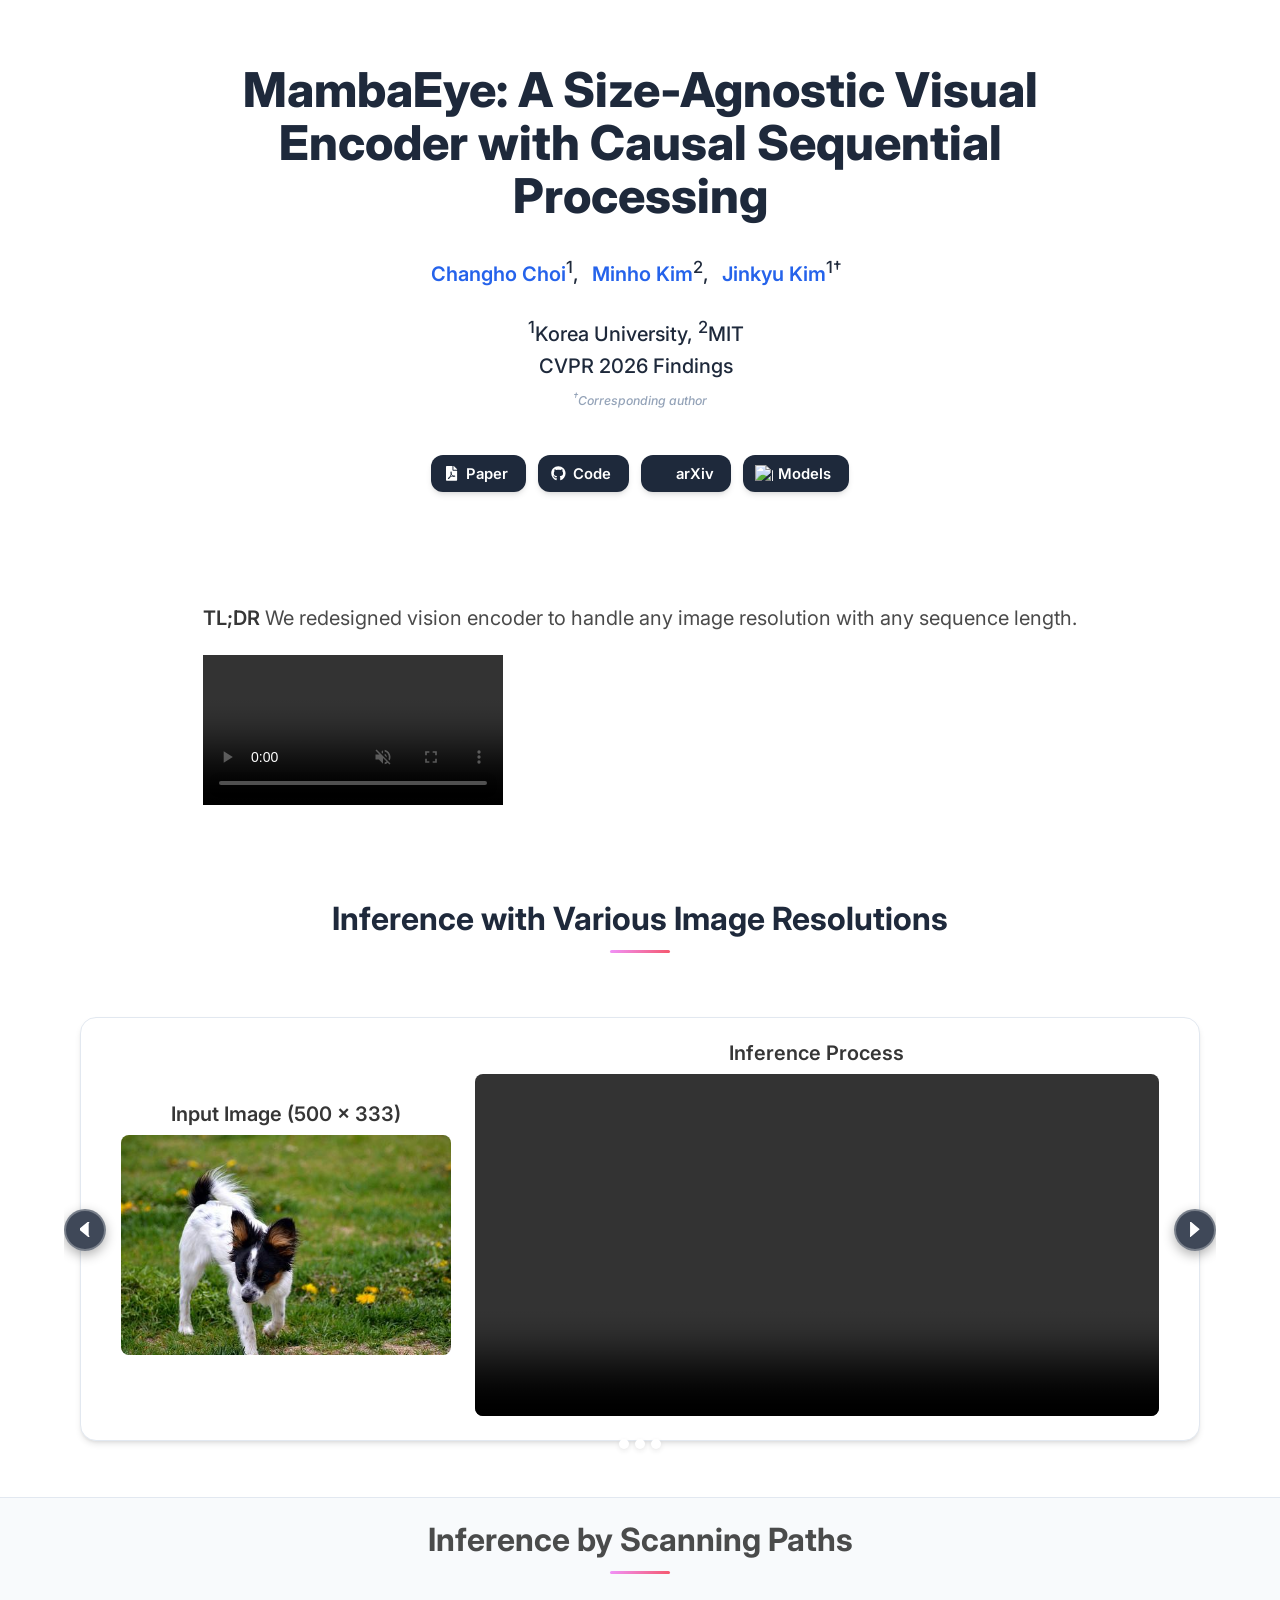
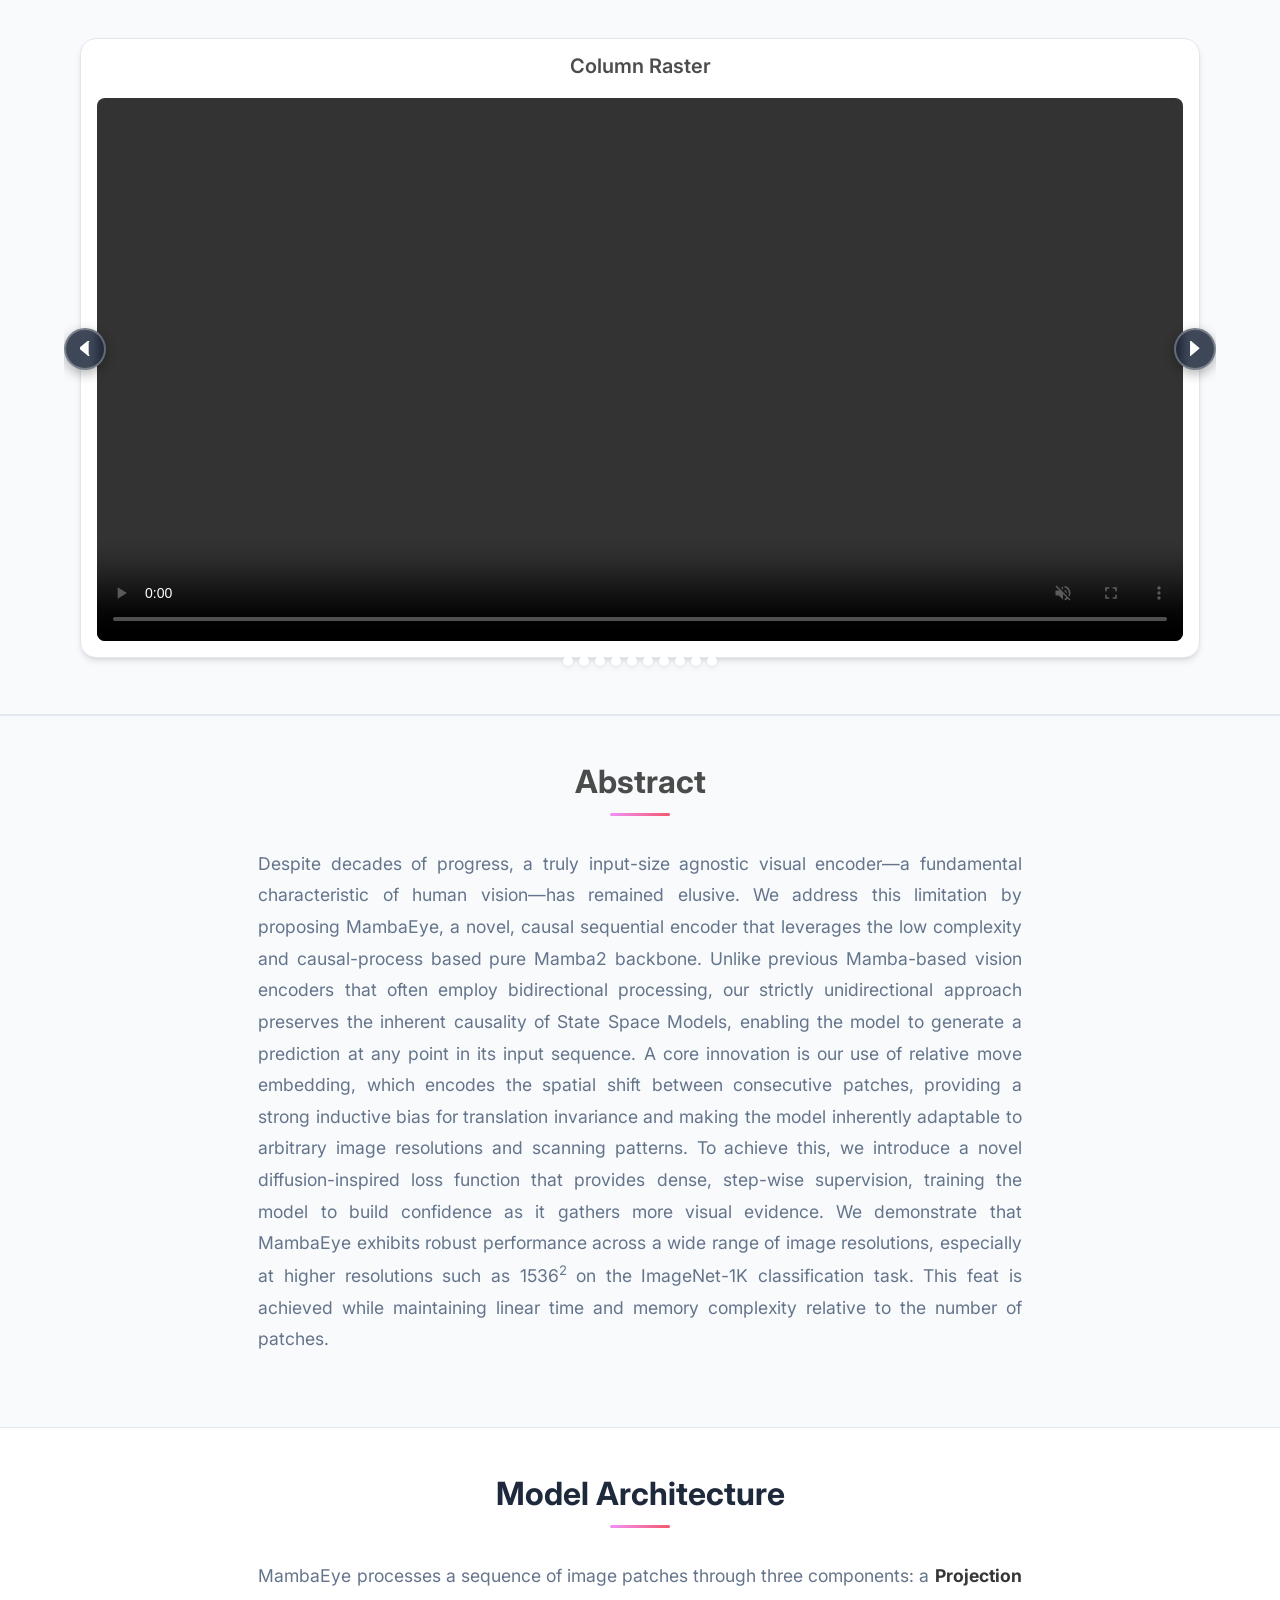
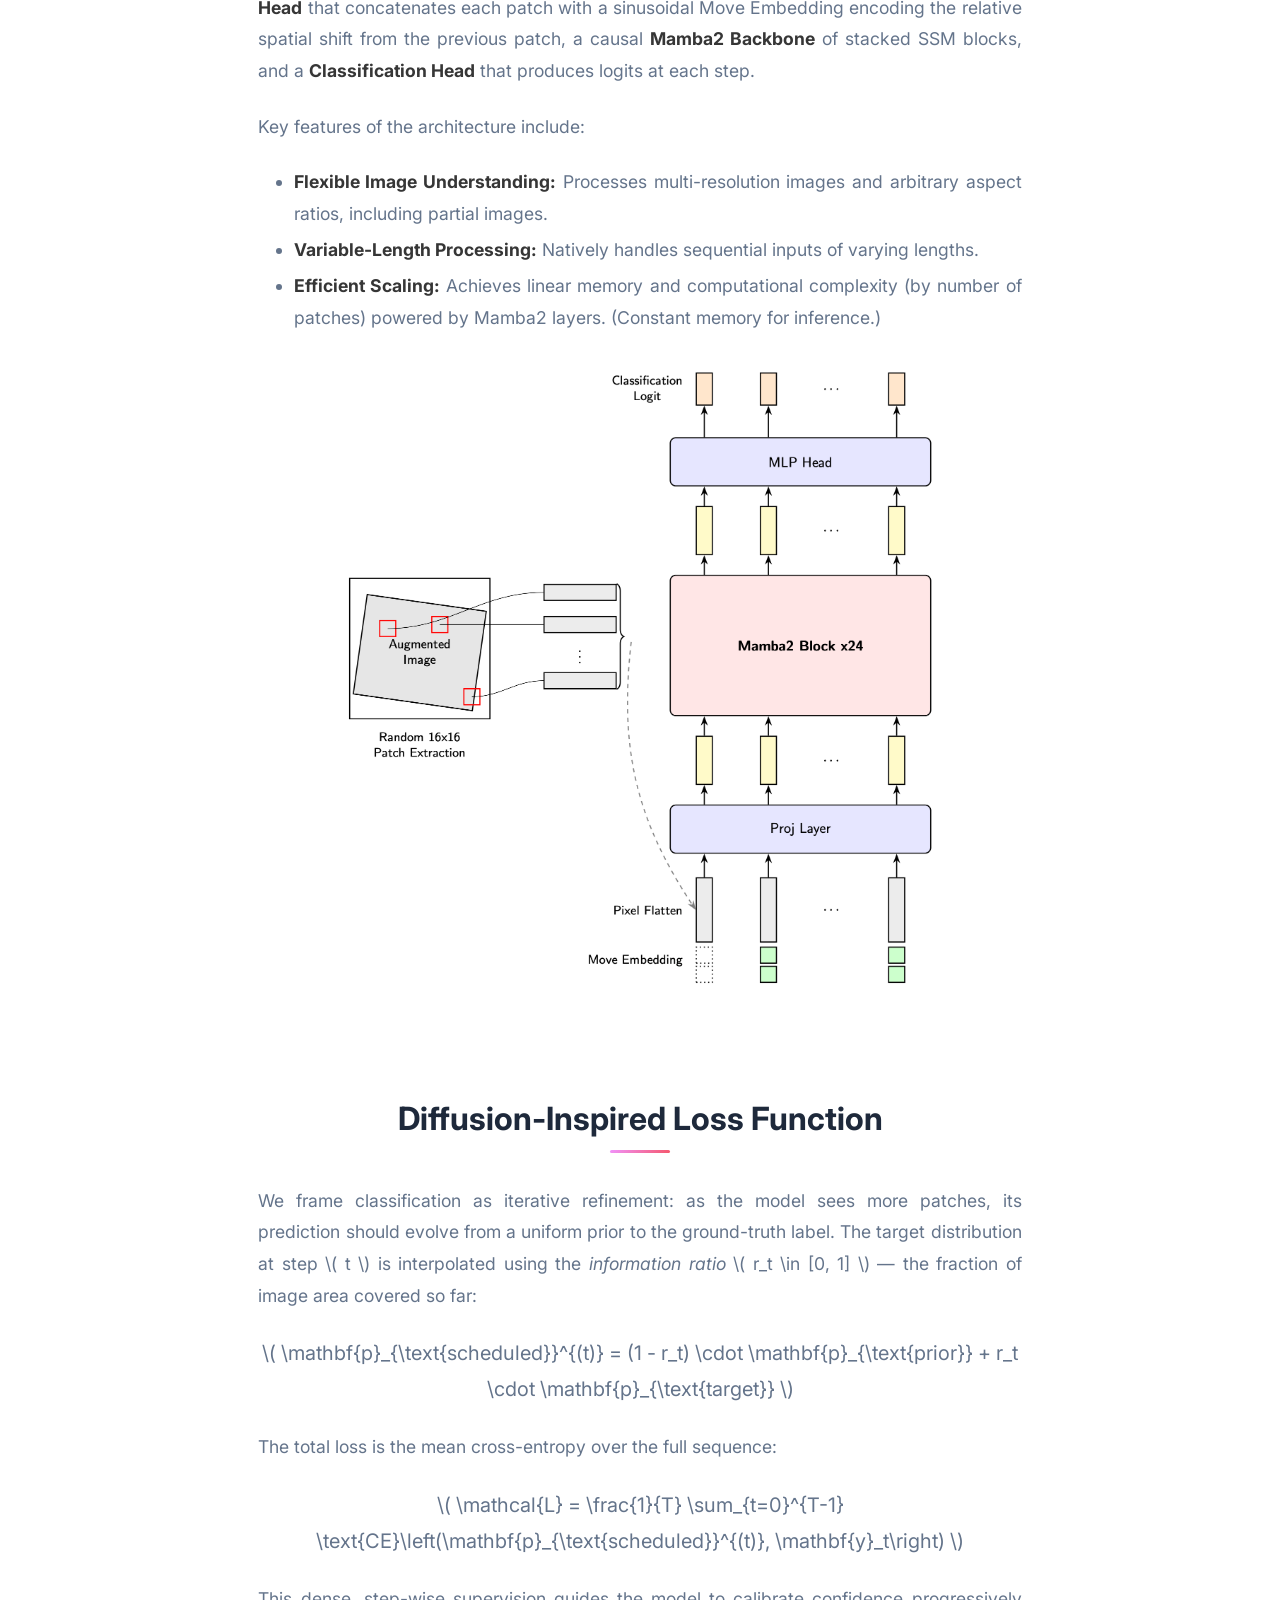
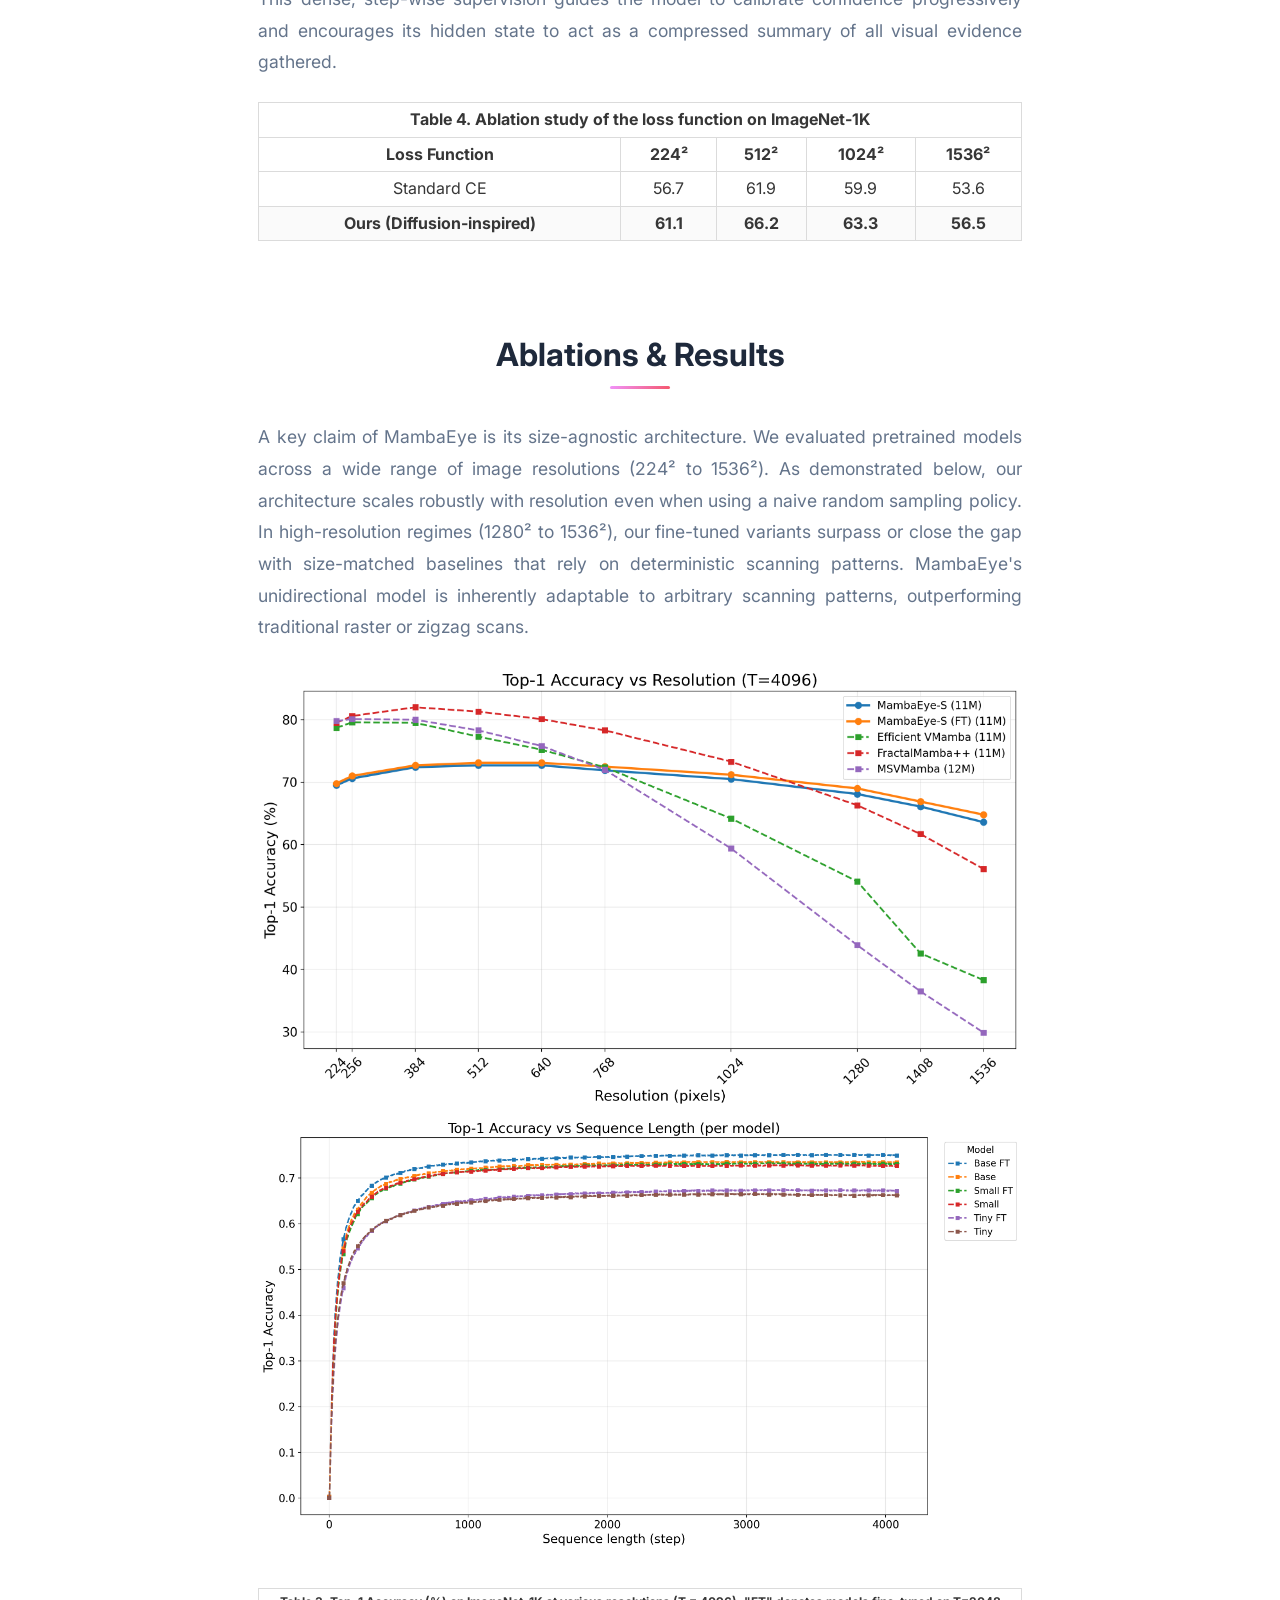
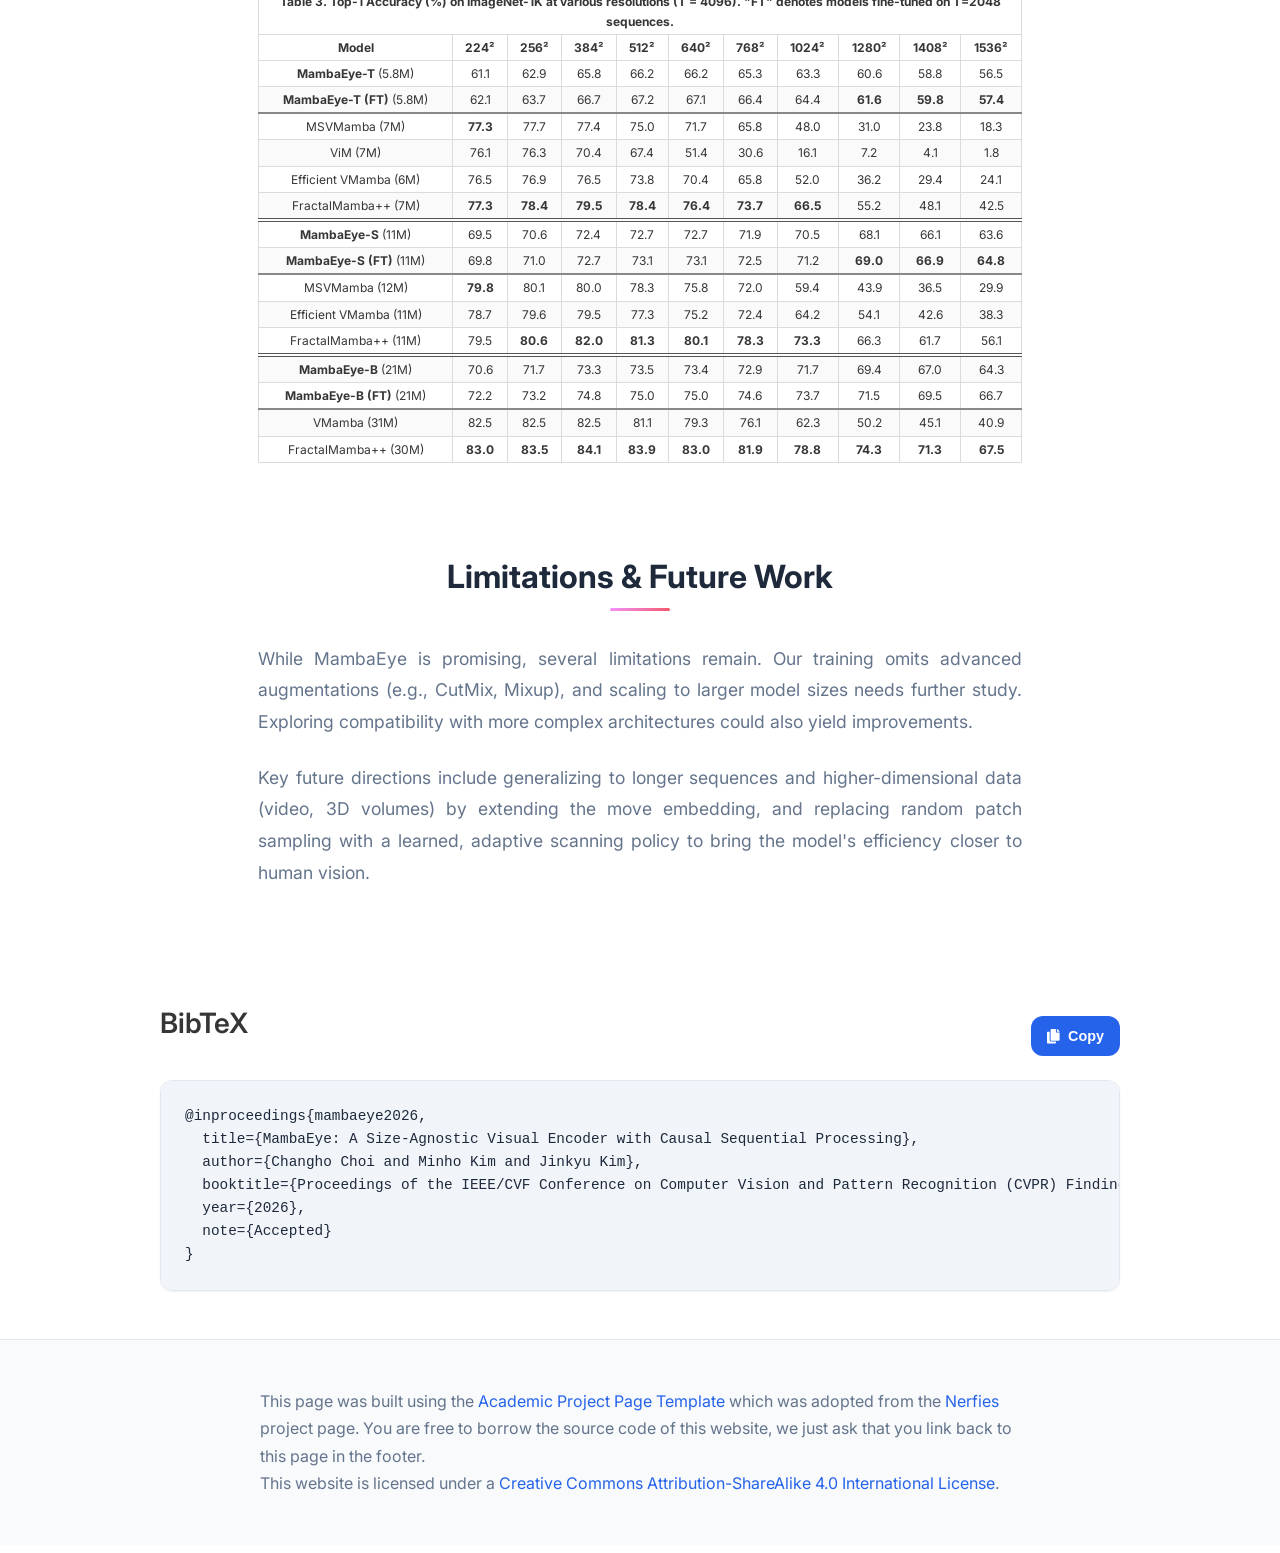
==== commit b966ffbc: "typo" ====
--- a/index.html
+++ b/index.html
@@ -23,9 +23,9 @@
   <meta property="og:description"
     content="MambaEye is a novel, causal sequential visual encoder leveraging a pure Mamba2 backbone. It utilizes relative move embedding and a diffusion-inspired loss for translation invariance, enabling it to process arbitrary image resolutions and sequences efficiently.">
   <meta property="og:url" content="https://usingcolor.github.io/MambaEye/">
-  <meta property="og:image" content="https://usingcolor.github.io/MambaEye/static/images/mamba_eye_cartoon.jpg">
-  <meta property="og:image:width" content="1800">
-  <meta property="og:image:height" content="1800">
+  <meta property="og:image" content="https://github.com/usingcolor/MambaEye/raw/main/assets/architecture.png">
+  <meta property="og:image:width" content="1200">
+  <meta property="og:image:height" content="630">
   <meta property="og:image:alt"
     content="MambaEye: A Size-Agnostic Visual Encoder with Causal Sequential Processing - Research Preview">
   <meta property="article:published_time" content="2025-11-25T00:00:00.000Z">
@@ -41,7 +41,7 @@
   <meta name="twitter:title" content="MambaEye: A Size-Agnostic Visual Encoder with Causal Sequential Processing">
   <meta name="twitter:description"
     content="MambaEye is a novel, causal sequential visual encoder leveraging a pure Mamba2 backbone. It utilizes relative move embedding and a diffusion-inspired loss for translation invariance, enabling it to process arbitrary image resolutions and sequences efficiently.">
-  <meta name="twitter:image" content="https://usingcolor.github.io/MambaEye/static/images/mamba_eye_cartoon.jpg">
+  <meta name="twitter:image" content="https://github.com/usingcolor/MambaEye/raw/main/assets/architecture.png">
   <meta name="twitter:image:alt"
     content="MambaEye: A Size-Agnostic Visual Encoder with Causal Sequential Processing - Research Preview">
 
@@ -149,7 +149,7 @@
       "name": "CVPR 2026 Findings"
     },
     "url": "https://usingcolor.github.io/MambaEye/",
-    "image": "https://usingcolor.github.io/MambaEye/static/images/mamba_eye_cartoon.jpg",
+    "image": "https://github.com/usingcolor/MambaEye/raw/main/assets/architecture.png",
     "keywords": ["MambaEye", "Mamba", "Vision Encoder", "Size-Agnostic", "Sequential Processing", "Causal", "State Space Models", "Computer Vision"],
     "abstract": "Despite decades of progress, a truly input-size agnostic visual encoder—a fundamental characteristic of human vision—has remained elusive. We address this limitation by proposing MambaEye, a novel, causal sequential encoder that leverages the low complexity and causal-process based pure Mamba2 backbone. Unlike previous Mamba-based vision encoders that often employ bidirectional processing, our strictly unidirectional approach preserves the inherent causality of State Space Models, enabling the model to generate a prediction at any point in its input sequence. A core innovation is our use of relative move embedding, which encodes the spatial shift between consecutive patches, providing a strong inductive bias for translation invariance and making the model inherently adaptable to arbitrary image resolutions and scanning patterns. To achieve this, we introduce a novel diffusion-inspired loss function that provides dense, step-wise supervision, training the model to build confidence as it gathers more visual evidence. We demonstrate that MambaEye exhibits robust performance across a wide range of image resolutions, especially at higher resolutions such as 1536^2 on the ImageNet-1K classification task. This feat is achieved while maintaining linear time and memory complexity relative to the number of patches.",
     "citation": "@inproceedings{mambaeye2026, title={MambaEye: A Size-Agnostic Visual Encoder with Causal Sequential Processing}, author={Changho Choi and Minho Kim and Jinkyu Kim}, booktitle={Proceedings of the IEEE/CVF Conference on Computer Vision and Pattern Recognition (CVPR) Findings}, year={2026}, note={Accepted}}",
@@ -280,12 +280,12 @@
       <div class="container is-max-desktop">
         <div class="hero-body">
           <h2 class="subtitle has-text-centered">
-            <strong>TLDR;</strong> We redesigned vision encoder to handle any image resolution with any sequence
+            <strong>TL;DR</strong> We redesigned vision encoder to handle any image resolution with any sequence
             length.<br>
 
           </h2>
 
-          <video poster="" id="tree" autoplay controls muted playsinline height="100%" preload="metadata">
+          <video poster="" id="tree" autoplay controls muted loop height="100%" preload="metadata">
             <source src="static/videos/onestep_animation.mp4" type="video/mp4">
           </video>
         </div>
@@ -309,7 +309,7 @@
                 </div>
                 <div class="column is-two-thirds has-text-centered">
                   <h3 class="title is-5" style="margin-bottom: 10px;">Inference Process</h3>
-                  <video poster="" id="video1" controls muted loop playsinline preload="metadata"
+                  <video poster="" id="video1" controls muted loop preload="metadata"
                     style="border-radius: 8px; width: 100%; max-height: 70vh; object-fit: contain;">
                     <source src="static/videos/Inference_by_imagesize/dog.mp4" type="video/mp4">
                   </video>
@@ -325,7 +325,7 @@
                 </div>
                 <div class="column is-two-thirds has-text-centered">
                   <h3 class="title is-5" style="margin-bottom: 10px;">Inference Process</h3>
-                  <video poster="" id="video3" controls muted loop playsinline preload="metadata"
+                  <video poster="" id="video3" controls muted loop preload="metadata"
                     style="border-radius: 8px; width: 100%; max-height: 70vh; object-fit: contain;">
                     <source src="static/videos/Inference_by_imagesize/leo.mp4" type="video/mp4">
                   </video>
@@ -341,7 +341,7 @@
                 </div>
                 <div class="column is-two-thirds has-text-centered">
                   <h3 class="title is-5" style="margin-bottom: 10px;">Inference Process</h3>
-                  <video poster="" id="video2" controls muted loop playsinline preload="metadata"
+                  <video poster="" id="video2" controls muted loop preload="metadata"
                     style="border-radius: 8px; width: 100%; max-height: 70vh; object-fit: contain;">
                     <source src="static/videos/Inference_by_imagesize/green_mamba.mp4" type="video/mp4">
                   </video>
@@ -364,70 +364,70 @@
           <div id="results-carousel-2" class="carousel results-carousel">
             <div class="item item-video4 has-text-centered" style="padding: 1rem;">
               <h3 class="title is-5" style="margin-bottom: 20px;">Column Raster</h3>
-              <video poster="" id="video4" controls muted loop playsinline height="100%" style="border-radius: 8px;"
+              <video poster="" id="video4" controls muted loop height="100%" style="border-radius: 8px;"
                 preload="metadata">
                 <source src="static/videos/Inference_by_scanning_path/column_raster.mp4" type="video/mp4">
               </video>
             </div>
             <div class="item item-video5 has-text-centered" style="padding: 1rem;">
               <h3 class="title is-5" style="margin-bottom: 20px;">Column Snake</h3>
-              <video poster="" id="video5" controls muted loop playsinline height="100%" style="border-radius: 8px;"
+              <video poster="" id="video5" controls muted loop height="100%" style="border-radius: 8px;"
                 preload="metadata">
                 <source src="static/videos/Inference_by_scanning_path/column_snake.mp4" type="video/mp4">
               </video>
             </div>
             <div class="item item-video6 has-text-centered" style="padding: 1rem;">
               <h3 class="title is-5" style="margin-bottom: 20px;">Diagonal</h3>
-              <video poster="" id="video6" controls muted loop playsinline height="100%" style="border-radius: 8px;"
+              <video poster="" id="video6" controls muted loop height="100%" style="border-radius: 8px;"
                 preload="metadata">
                 <source src="static/videos/Inference_by_scanning_path/diagonal.mp4" type="video/mp4">
               </video>
             </div>
             <div class="item item-video7 has-text-centered" style="padding: 1rem;">
               <h3 class="title is-5" style="margin-bottom: 20px;">Golden</h3>
-              <video poster="" id="video7" controls muted loop playsinline height="100%" style="border-radius: 8px;"
+              <video poster="" id="video7" controls muted loop height="100%" style="border-radius: 8px;"
                 preload="metadata">
                 <source src="static/videos/Inference_by_scanning_path/golden.mp4" type="video/mp4">
               </video>
             </div>
             <div class="item item-video8 has-text-centered" style="padding: 1rem;">
               <h3 class="title is-5" style="margin-bottom: 20px;">Hilbert</h3>
-              <video poster="" id="video8" controls muted loop playsinline height="100%" style="border-radius: 8px;"
+              <video poster="" id="video8" controls muted loop height="100%" style="border-radius: 8px;"
                 preload="metadata">
                 <source src="static/videos/Inference_by_scanning_path/hilbert.mp4" type="video/mp4">
               </video>
             </div>
             <div class="item item-video9 has-text-centered" style="padding: 1rem;">
               <h3 class="title is-5" style="margin-bottom: 20px;">Random Grid</h3>
-              <video poster="" id="video9" controls muted loop playsinline height="100%" style="border-radius: 8px;"
+              <video poster="" id="video9" controls muted loop height="100%" style="border-radius: 8px;"
                 preload="metadata">
                 <source src="static/videos/Inference_by_scanning_path/random_grid.mp4" type="video/mp4">
               </video>
             </div>
             <div class="item item-video10 has-text-centered" style="padding: 1rem;">
               <h3 class="title is-5" style="margin-bottom: 20px;">Row Raster</h3>
-              <video poster="" id="video10" controls muted loop playsinline height="100%" style="border-radius: 8px;"
+              <video poster="" id="video10" controls muted loop height="100%" style="border-radius: 8px;"
                 preload="metadata">
                 <source src="static/videos/Inference_by_scanning_path/row_raster.mp4" type="video/mp4">
               </video>
             </div>
             <div class="item item-video11 has-text-centered" style="padding: 1rem;">
               <h3 class="title is-5" style="margin-bottom: 20px;">Row Snake</h3>
-              <video poster="" id="video11" controls muted loop playsinline height="100%" style="border-radius: 8px;"
+              <video poster="" id="video11" controls muted loop height="100%" style="border-radius: 8px;"
                 preload="metadata">
                 <source src="static/videos/Inference_by_scanning_path/row_snake.mp4" type="video/mp4">
               </video>
             </div>
             <div class="item item-video12 has-text-centered" style="padding: 1rem;">
               <h3 class="title is-5" style="margin-bottom: 20px;">Spiral</h3>
-              <video poster="" id="video12" controls muted loop playsinline height="100%" style="border-radius: 8px;"
+              <video poster="" id="video12" controls muted loop height="100%" style="border-radius: 8px;"
                 preload="metadata">
                 <source src="static/videos/Inference_by_scanning_path/spiral.mp4" type="video/mp4">
               </video>
             </div>
             <div class="item item-video13 has-text-centered" style="padding: 1rem;">
               <h3 class="title is-5" style="margin-bottom: 20px;">Random</h3>
-              <video poster="" id="video13" controls muted loop playsinline height="100%" style="border-radius: 8px;"
+              <video poster="" id="video13" controls muted loop height="100%" style="border-radius: 8px;"
                 preload="metadata">
                 <source src="static/videos/Inference_by_imagesize/dog.mp4" type="video/mp4">
               </video>
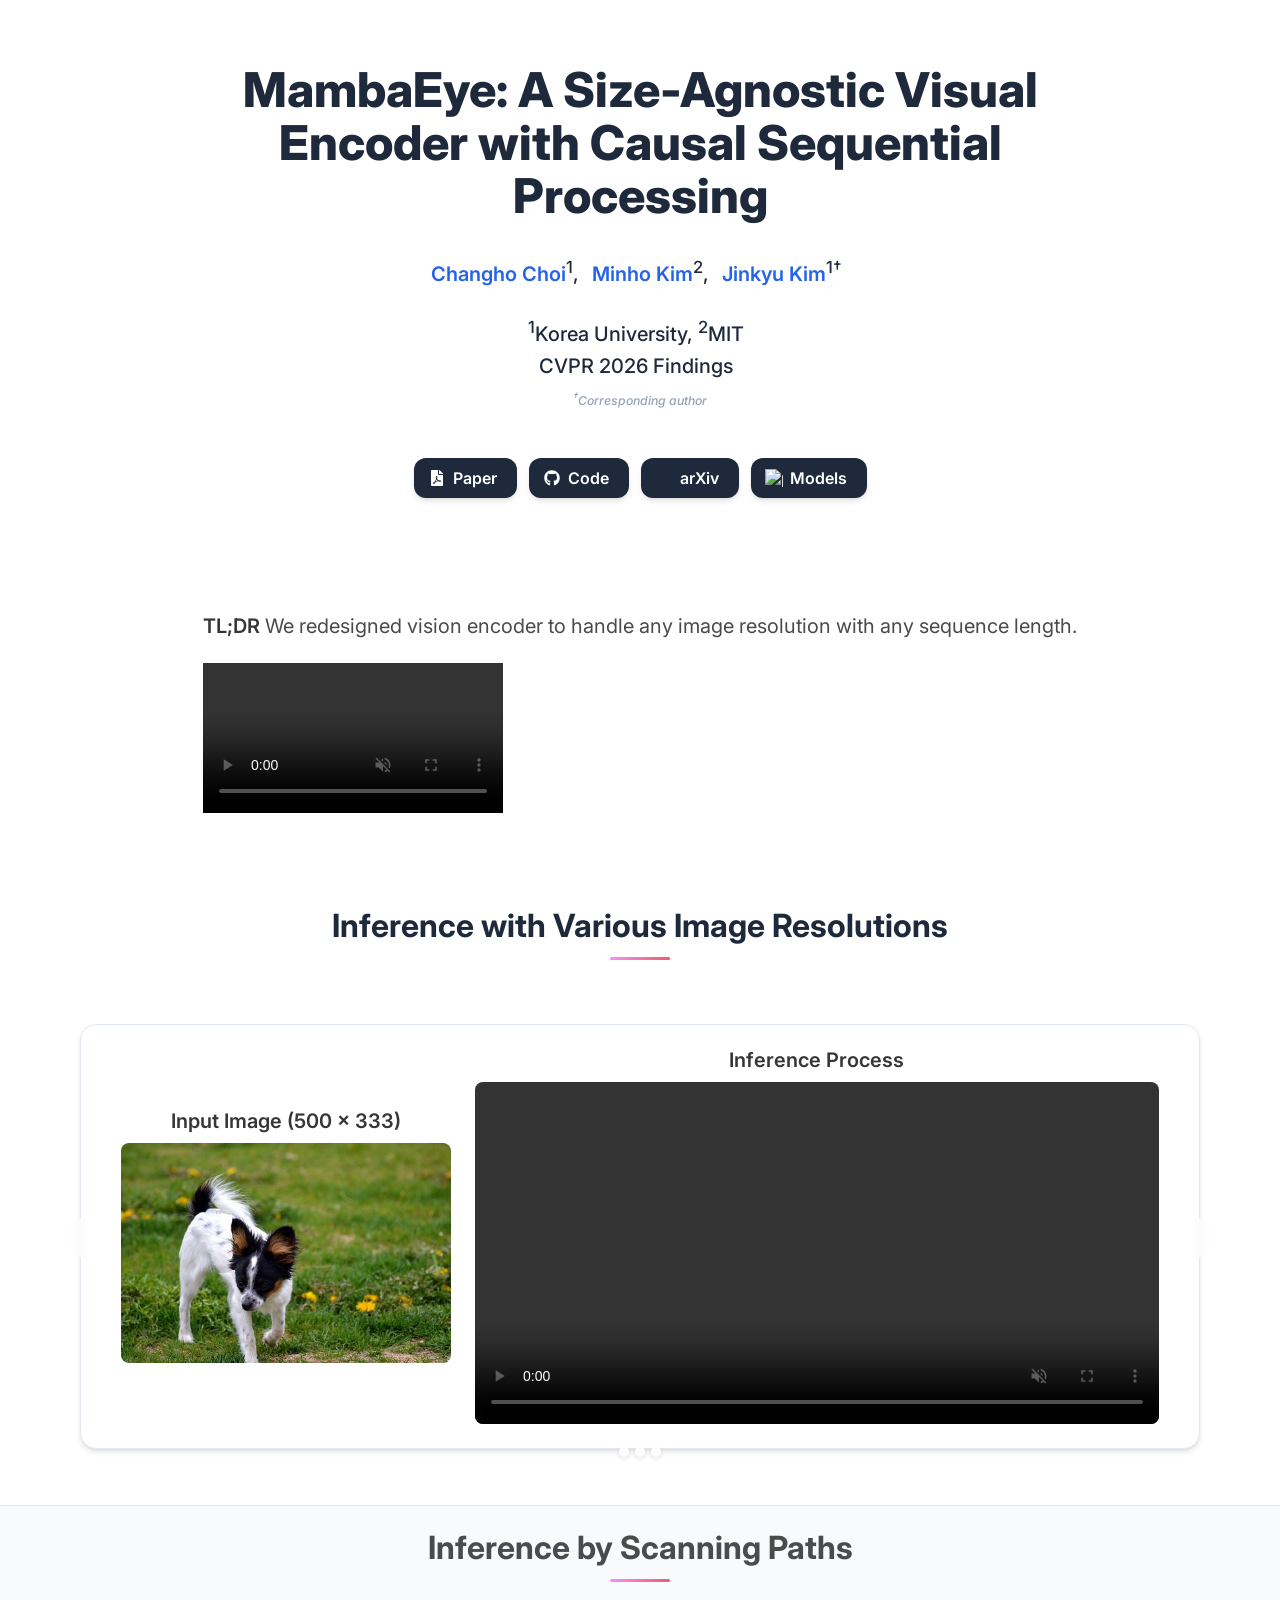
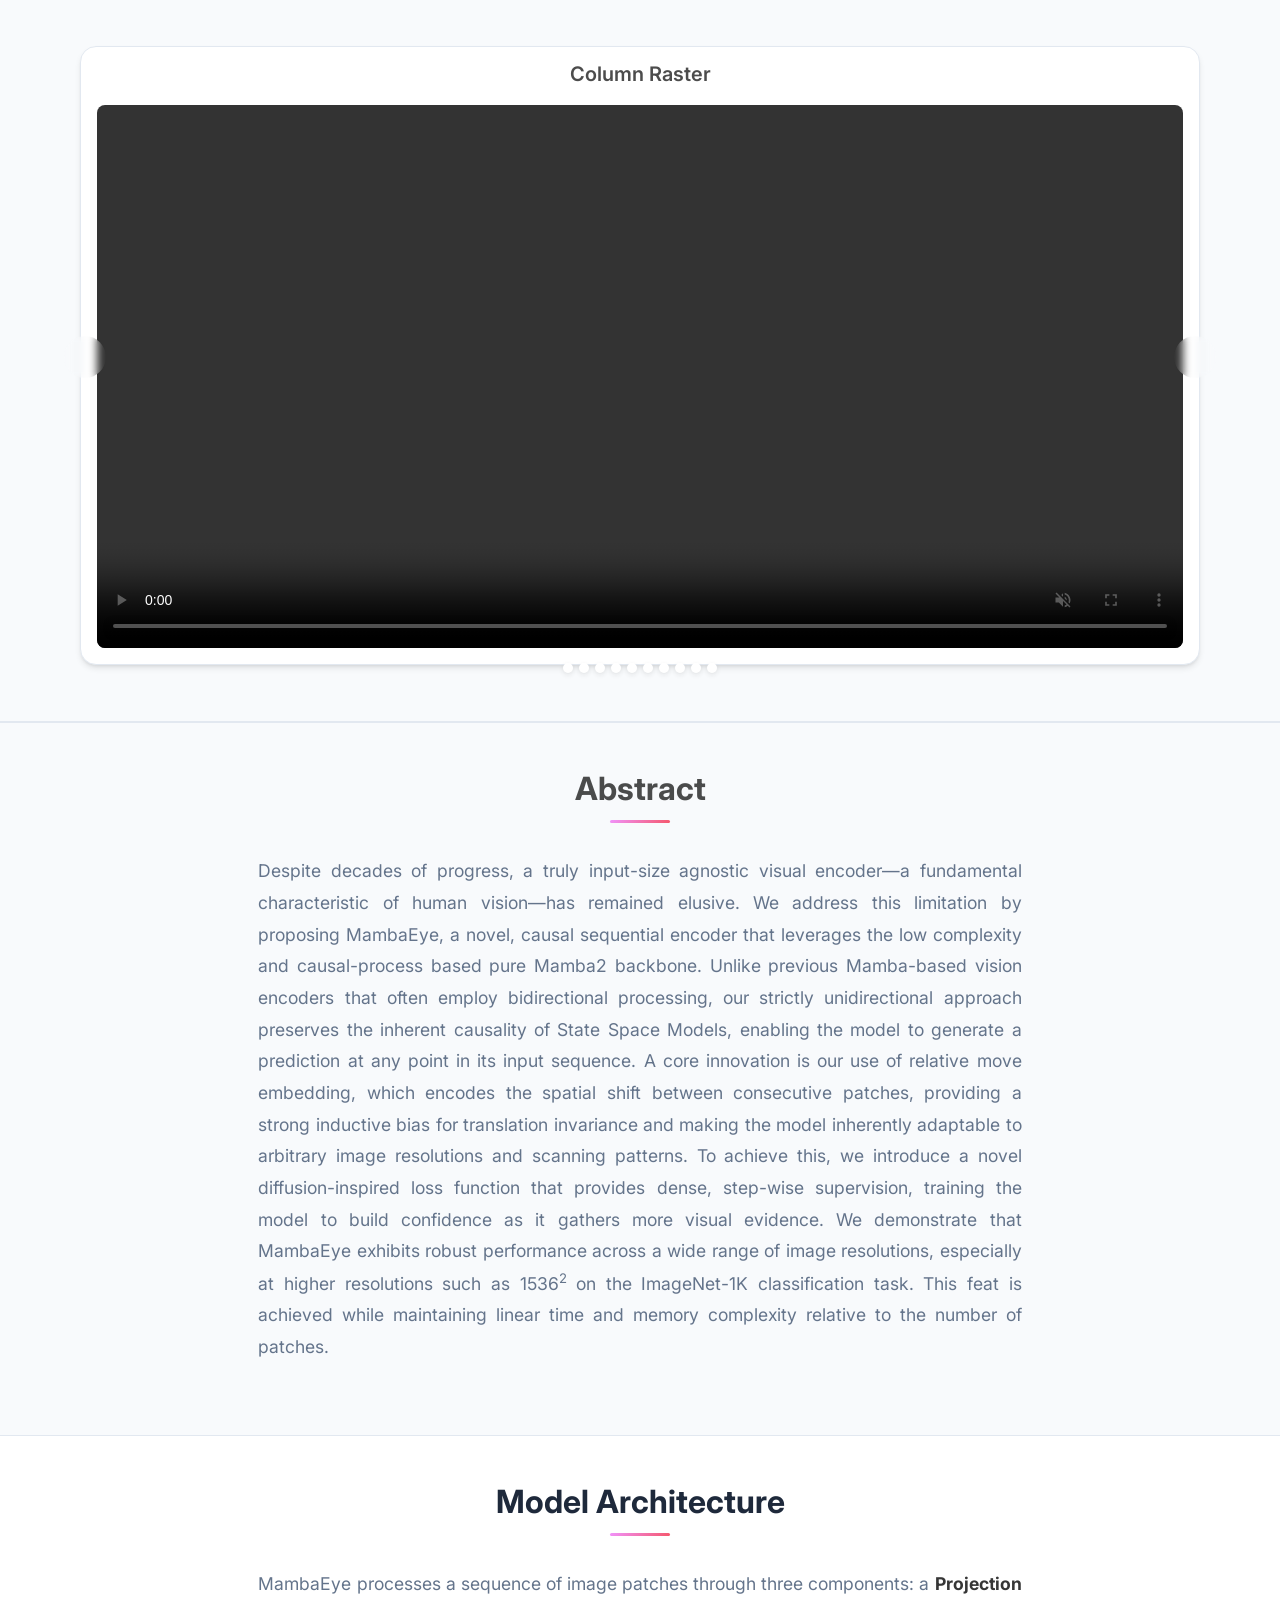
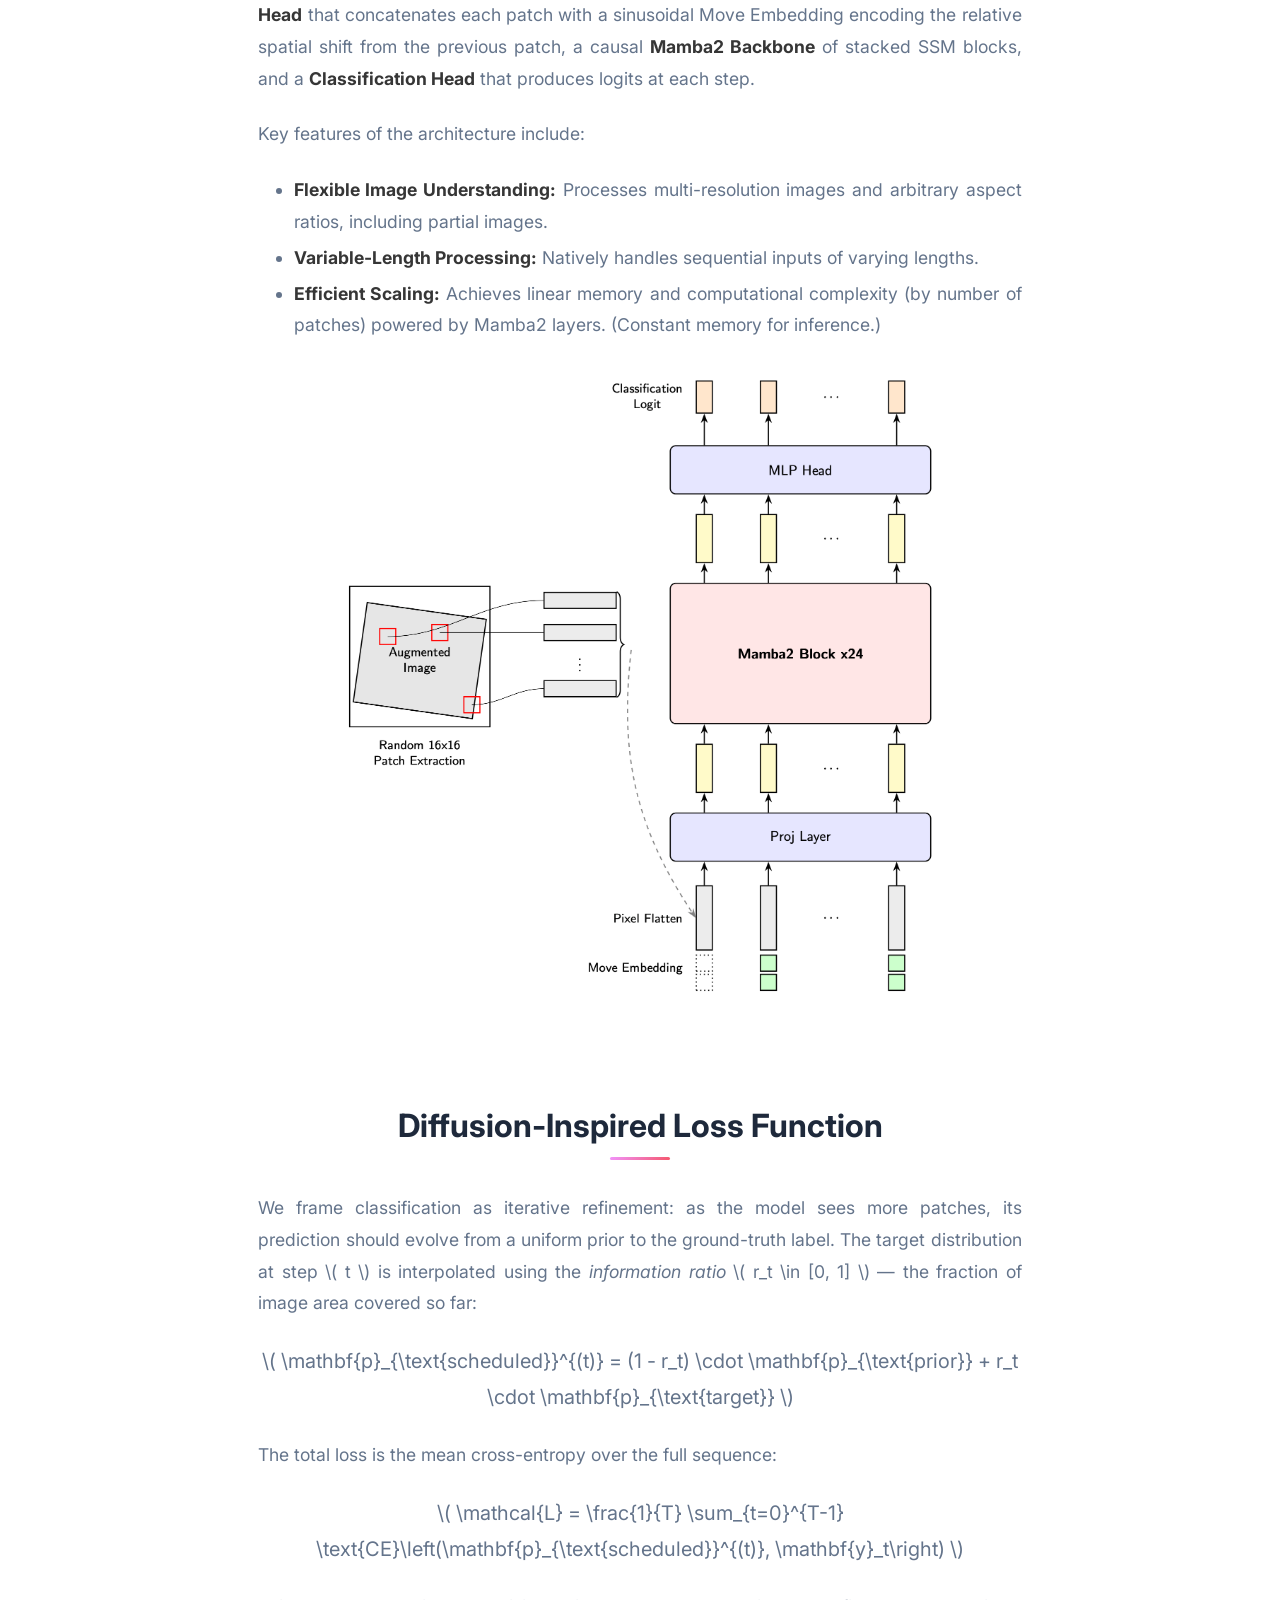
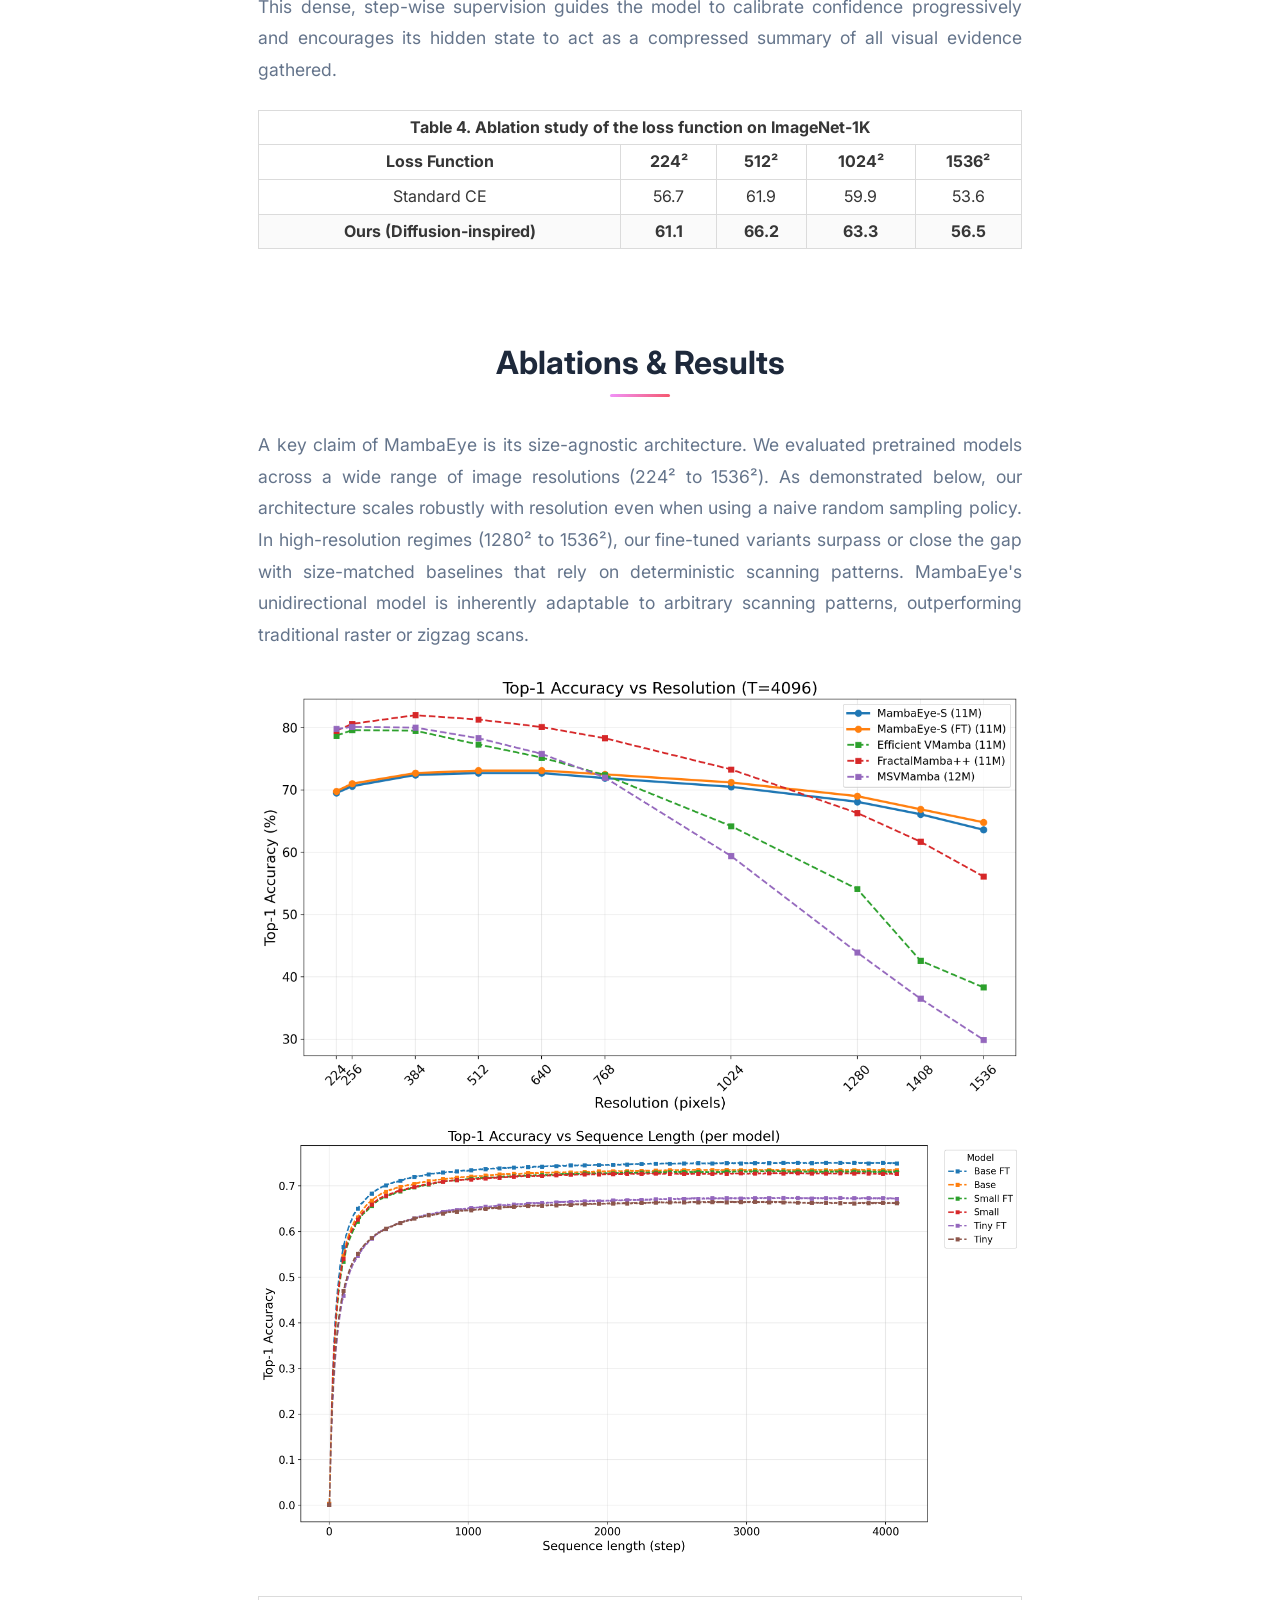
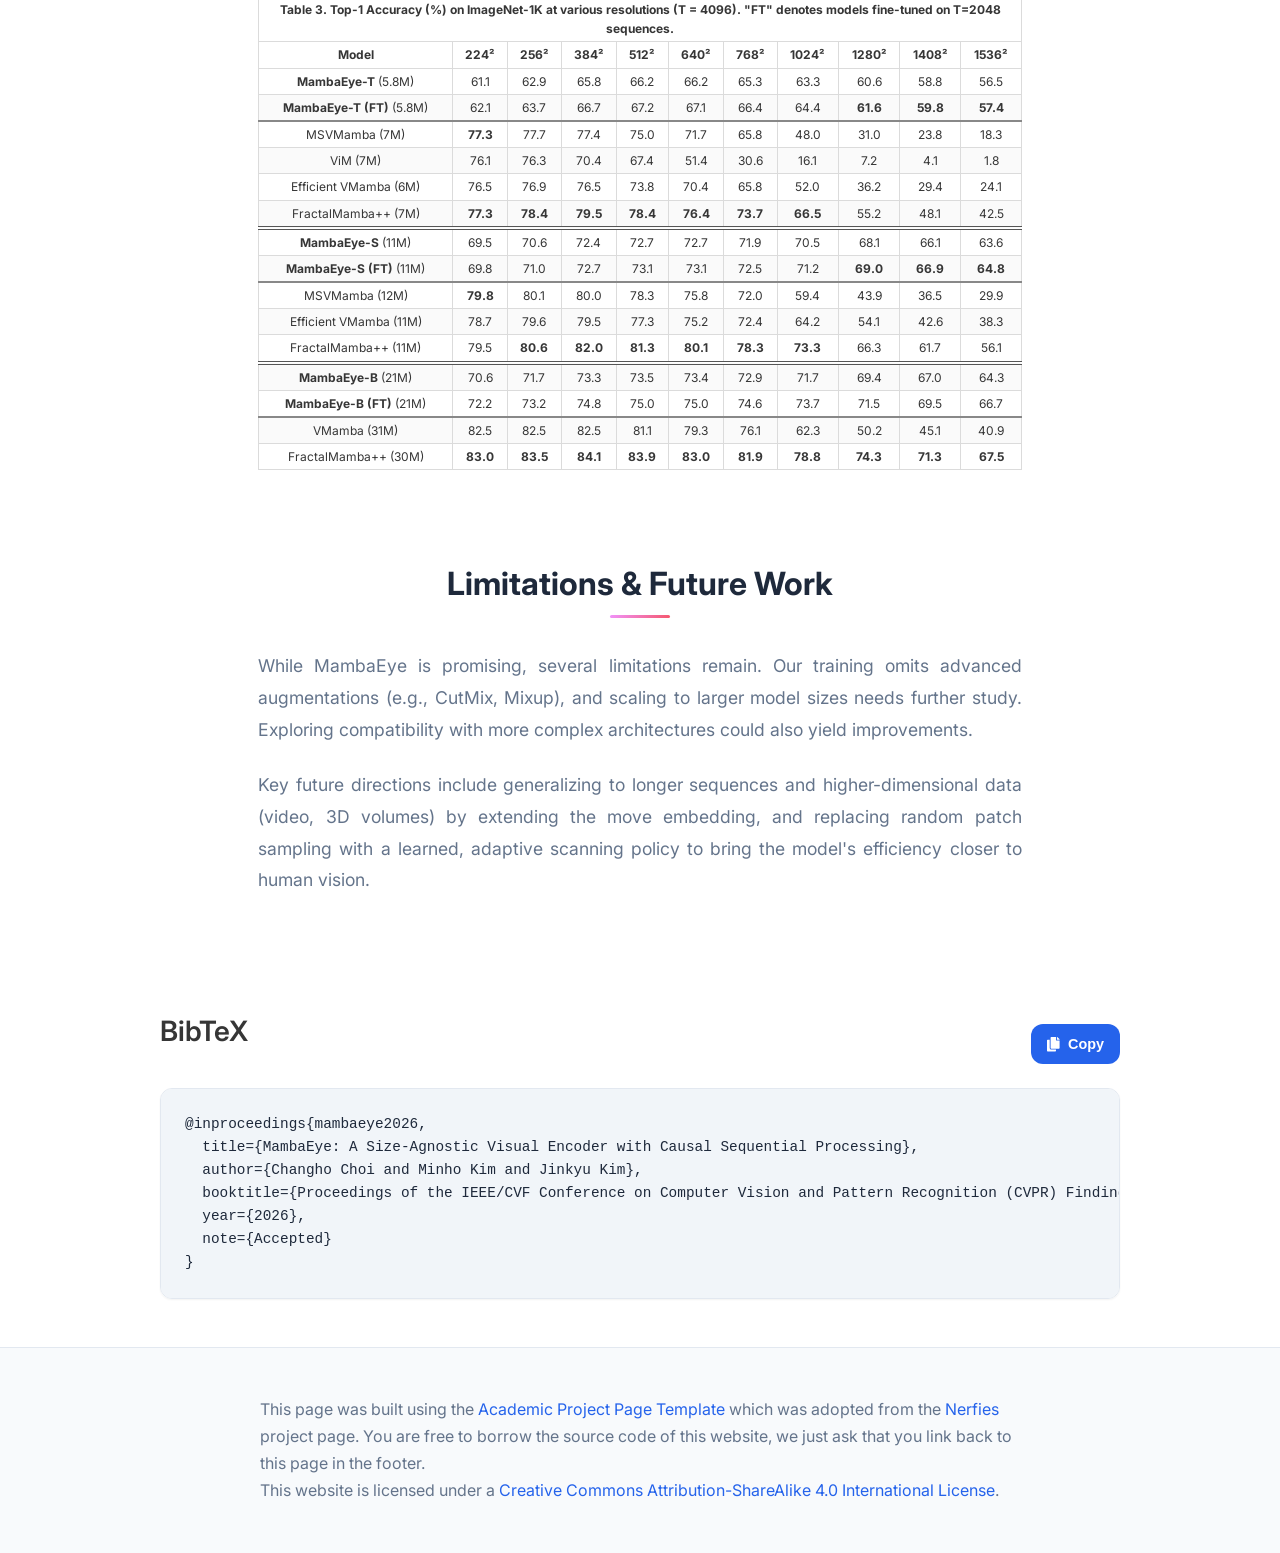
==== commit 5da6f5ba: "Remove compromised polyfill.io script from project page. Co-authored-by: Cursor <cursoragent@cursor." ====
--- a/index.html
+++ b/index.html
@@ -23,9 +23,9 @@
   <meta property="og:description"
     content="MambaEye is a novel, causal sequential visual encoder leveraging a pure Mamba2 backbone. It utilizes relative move embedding and a diffusion-inspired loss for translation invariance, enabling it to process arbitrary image resolutions and sequences efficiently.">
   <meta property="og:url" content="https://usingcolor.github.io/MambaEye/">
-  <meta property="og:image" content="https://github.com/usingcolor/MambaEye/raw/main/assets/architecture.png">
-  <meta property="og:image:width" content="1200">
-  <meta property="og:image:height" content="630">
+  <meta property="og:image" content="https://usingcolor.github.io/MambaEye/static/images/mamba_eye_cartoon.jpg">
+  <meta property="og:image:width" content="1800">
+  <meta property="og:image:height" content="1800">
   <meta property="og:image:alt"
     content="MambaEye: A Size-Agnostic Visual Encoder with Causal Sequential Processing - Research Preview">
   <meta property="article:published_time" content="2025-11-25T00:00:00.000Z">
@@ -41,7 +41,7 @@
   <meta name="twitter:title" content="MambaEye: A Size-Agnostic Visual Encoder with Causal Sequential Processing">
   <meta name="twitter:description"
     content="MambaEye is a novel, causal sequential visual encoder leveraging a pure Mamba2 backbone. It utilizes relative move embedding and a diffusion-inspired loss for translation invariance, enabling it to process arbitrary image resolutions and sequences efficiently.">
-  <meta name="twitter:image" content="https://github.com/usingcolor/MambaEye/raw/main/assets/architecture.png">
+  <meta name="twitter:image" content="https://usingcolor.github.io/MambaEye/static/images/mamba_eye_cartoon.jpg">
   <meta name="twitter:image:alt"
     content="MambaEye: A Size-Agnostic Visual Encoder with Causal Sequential Processing - Research Preview">
 
@@ -99,7 +99,6 @@
   <link href="https://fonts.googleapis.com/css2?family=Inter:wght@400;500;600;700;800&display=swap" rel="stylesheet">
 
   <!-- MathJax for rendering LaTeX formulas -->
-  <script src="https://polyfill.io/v3/polyfill.min.js?features=es6"></script>
   <script id="MathJax-script" async src="https://cdn.jsdelivr.net/npm/mathjax@3/es5/tex-mml-chtml.js"></script>
 
   <!-- Defer non-critical JavaScript -->
@@ -149,7 +148,7 @@
       "name": "CVPR 2026 Findings"
     },
     "url": "https://usingcolor.github.io/MambaEye/",
-    "image": "https://github.com/usingcolor/MambaEye/raw/main/assets/architecture.png",
+    "image": "https://usingcolor.github.io/MambaEye/static/images/mamba_eye_cartoon.jpg",
     "keywords": ["MambaEye", "Mamba", "Vision Encoder", "Size-Agnostic", "Sequential Processing", "Causal", "State Space Models", "Computer Vision"],
     "abstract": "Despite decades of progress, a truly input-size agnostic visual encoder—a fundamental characteristic of human vision—has remained elusive. We address this limitation by proposing MambaEye, a novel, causal sequential encoder that leverages the low complexity and causal-process based pure Mamba2 backbone. Unlike previous Mamba-based vision encoders that often employ bidirectional processing, our strictly unidirectional approach preserves the inherent causality of State Space Models, enabling the model to generate a prediction at any point in its input sequence. A core innovation is our use of relative move embedding, which encodes the spatial shift between consecutive patches, providing a strong inductive bias for translation invariance and making the model inherently adaptable to arbitrary image resolutions and scanning patterns. To achieve this, we introduce a novel diffusion-inspired loss function that provides dense, step-wise supervision, training the model to build confidence as it gathers more visual evidence. We demonstrate that MambaEye exhibits robust performance across a wide range of image resolutions, especially at higher resolutions such as 1536^2 on the ImageNet-1K classification task. This feat is achieved while maintaining linear time and memory complexity relative to the number of patches.",
     "citation": "@inproceedings{mambaeye2026, title={MambaEye: A Size-Agnostic Visual Encoder with Causal Sequential Processing}, author={Changho Choi and Minho Kim and Jinkyu Kim}, booktitle={Proceedings of the IEEE/CVF Conference on Computer Vision and Pattern Recognition (CVPR) Findings}, year={2026}, note={Accepted}}",
@@ -285,7 +284,7 @@
 
           </h2>
 
-          <video poster="" id="tree" autoplay controls muted loop height="100%" preload="metadata">
+          <video poster="" id="tree" autoplay controls muted playsinline height="100%" preload="metadata">
             <source src="static/videos/onestep_animation.mp4" type="video/mp4">
           </video>
         </div>
@@ -309,7 +308,7 @@
                 </div>
                 <div class="column is-two-thirds has-text-centered">
                   <h3 class="title is-5" style="margin-bottom: 10px;">Inference Process</h3>
-                  <video poster="" id="video1" controls muted loop preload="metadata"
+                  <video poster="" id="video1" controls muted loop playsinline preload="metadata"
                     style="border-radius: 8px; width: 100%; max-height: 70vh; object-fit: contain;">
                     <source src="static/videos/Inference_by_imagesize/dog.mp4" type="video/mp4">
                   </video>
@@ -325,7 +324,7 @@
                 </div>
                 <div class="column is-two-thirds has-text-centered">
                   <h3 class="title is-5" style="margin-bottom: 10px;">Inference Process</h3>
-                  <video poster="" id="video3" controls muted loop preload="metadata"
+                  <video poster="" id="video3" controls muted loop playsinline preload="metadata"
                     style="border-radius: 8px; width: 100%; max-height: 70vh; object-fit: contain;">
                     <source src="static/videos/Inference_by_imagesize/leo.mp4" type="video/mp4">
                   </video>
@@ -341,7 +340,7 @@
                 </div>
                 <div class="column is-two-thirds has-text-centered">
                   <h3 class="title is-5" style="margin-bottom: 10px;">Inference Process</h3>
-                  <video poster="" id="video2" controls muted loop preload="metadata"
+                  <video poster="" id="video2" controls muted loop playsinline preload="metadata"
                     style="border-radius: 8px; width: 100%; max-height: 70vh; object-fit: contain;">
                     <source src="static/videos/Inference_by_imagesize/green_mamba.mp4" type="video/mp4">
                   </video>
@@ -364,70 +363,70 @@
           <div id="results-carousel-2" class="carousel results-carousel">
             <div class="item item-video4 has-text-centered" style="padding: 1rem;">
               <h3 class="title is-5" style="margin-bottom: 20px;">Column Raster</h3>
-              <video poster="" id="video4" controls muted loop height="100%" style="border-radius: 8px;"
+              <video poster="" id="video4" controls muted loop playsinline height="100%" style="border-radius: 8px;"
                 preload="metadata">
                 <source src="static/videos/Inference_by_scanning_path/column_raster.mp4" type="video/mp4">
               </video>
             </div>
             <div class="item item-video5 has-text-centered" style="padding: 1rem;">
               <h3 class="title is-5" style="margin-bottom: 20px;">Column Snake</h3>
-              <video poster="" id="video5" controls muted loop height="100%" style="border-radius: 8px;"
+              <video poster="" id="video5" controls muted loop playsinline height="100%" style="border-radius: 8px;"
                 preload="metadata">
                 <source src="static/videos/Inference_by_scanning_path/column_snake.mp4" type="video/mp4">
               </video>
             </div>
             <div class="item item-video6 has-text-centered" style="padding: 1rem;">
               <h3 class="title is-5" style="margin-bottom: 20px;">Diagonal</h3>
-              <video poster="" id="video6" controls muted loop height="100%" style="border-radius: 8px;"
+              <video poster="" id="video6" controls muted loop playsinline height="100%" style="border-radius: 8px;"
                 preload="metadata">
                 <source src="static/videos/Inference_by_scanning_path/diagonal.mp4" type="video/mp4">
               </video>
             </div>
             <div class="item item-video7 has-text-centered" style="padding: 1rem;">
               <h3 class="title is-5" style="margin-bottom: 20px;">Golden</h3>
-              <video poster="" id="video7" controls muted loop height="100%" style="border-radius: 8px;"
+              <video poster="" id="video7" controls muted loop playsinline height="100%" style="border-radius: 8px;"
                 preload="metadata">
                 <source src="static/videos/Inference_by_scanning_path/golden.mp4" type="video/mp4">
               </video>
             </div>
             <div class="item item-video8 has-text-centered" style="padding: 1rem;">
               <h3 class="title is-5" style="margin-bottom: 20px;">Hilbert</h3>
-              <video poster="" id="video8" controls muted loop height="100%" style="border-radius: 8px;"
+              <video poster="" id="video8" controls muted loop playsinline height="100%" style="border-radius: 8px;"
                 preload="metadata">
                 <source src="static/videos/Inference_by_scanning_path/hilbert.mp4" type="video/mp4">
               </video>
             </div>
             <div class="item item-video9 has-text-centered" style="padding: 1rem;">
               <h3 class="title is-5" style="margin-bottom: 20px;">Random Grid</h3>
-              <video poster="" id="video9" controls muted loop height="100%" style="border-radius: 8px;"
+              <video poster="" id="video9" controls muted loop playsinline height="100%" style="border-radius: 8px;"
                 preload="metadata">
                 <source src="static/videos/Inference_by_scanning_path/random_grid.mp4" type="video/mp4">
               </video>
             </div>
             <div class="item item-video10 has-text-centered" style="padding: 1rem;">
               <h3 class="title is-5" style="margin-bottom: 20px;">Row Raster</h3>
-              <video poster="" id="video10" controls muted loop height="100%" style="border-radius: 8px;"
+              <video poster="" id="video10" controls muted loop playsinline height="100%" style="border-radius: 8px;"
                 preload="metadata">
                 <source src="static/videos/Inference_by_scanning_path/row_raster.mp4" type="video/mp4">
               </video>
             </div>
             <div class="item item-video11 has-text-centered" style="padding: 1rem;">
               <h3 class="title is-5" style="margin-bottom: 20px;">Row Snake</h3>
-              <video poster="" id="video11" controls muted loop height="100%" style="border-radius: 8px;"
+              <video poster="" id="video11" controls muted loop playsinline height="100%" style="border-radius: 8px;"
                 preload="metadata">
                 <source src="static/videos/Inference_by_scanning_path/row_snake.mp4" type="video/mp4">
               </video>
             </div>
             <div class="item item-video12 has-text-centered" style="padding: 1rem;">
               <h3 class="title is-5" style="margin-bottom: 20px;">Spiral</h3>
-              <video poster="" id="video12" controls muted loop height="100%" style="border-radius: 8px;"
+              <video poster="" id="video12" controls muted loop playsinline height="100%" style="border-radius: 8px;"
                 preload="metadata">
                 <source src="static/videos/Inference_by_scanning_path/spiral.mp4" type="video/mp4">
               </video>
             </div>
             <div class="item item-video13 has-text-centered" style="padding: 1rem;">
               <h3 class="title is-5" style="margin-bottom: 20px;">Random</h3>
-              <video poster="" id="video13" controls muted loop height="100%" style="border-radius: 8px;"
+              <video poster="" id="video13" controls muted loop playsinline height="100%" style="border-radius: 8px;"
                 preload="metadata">
                 <source src="static/videos/Inference_by_imagesize/dog.mp4" type="video/mp4">
               </video>
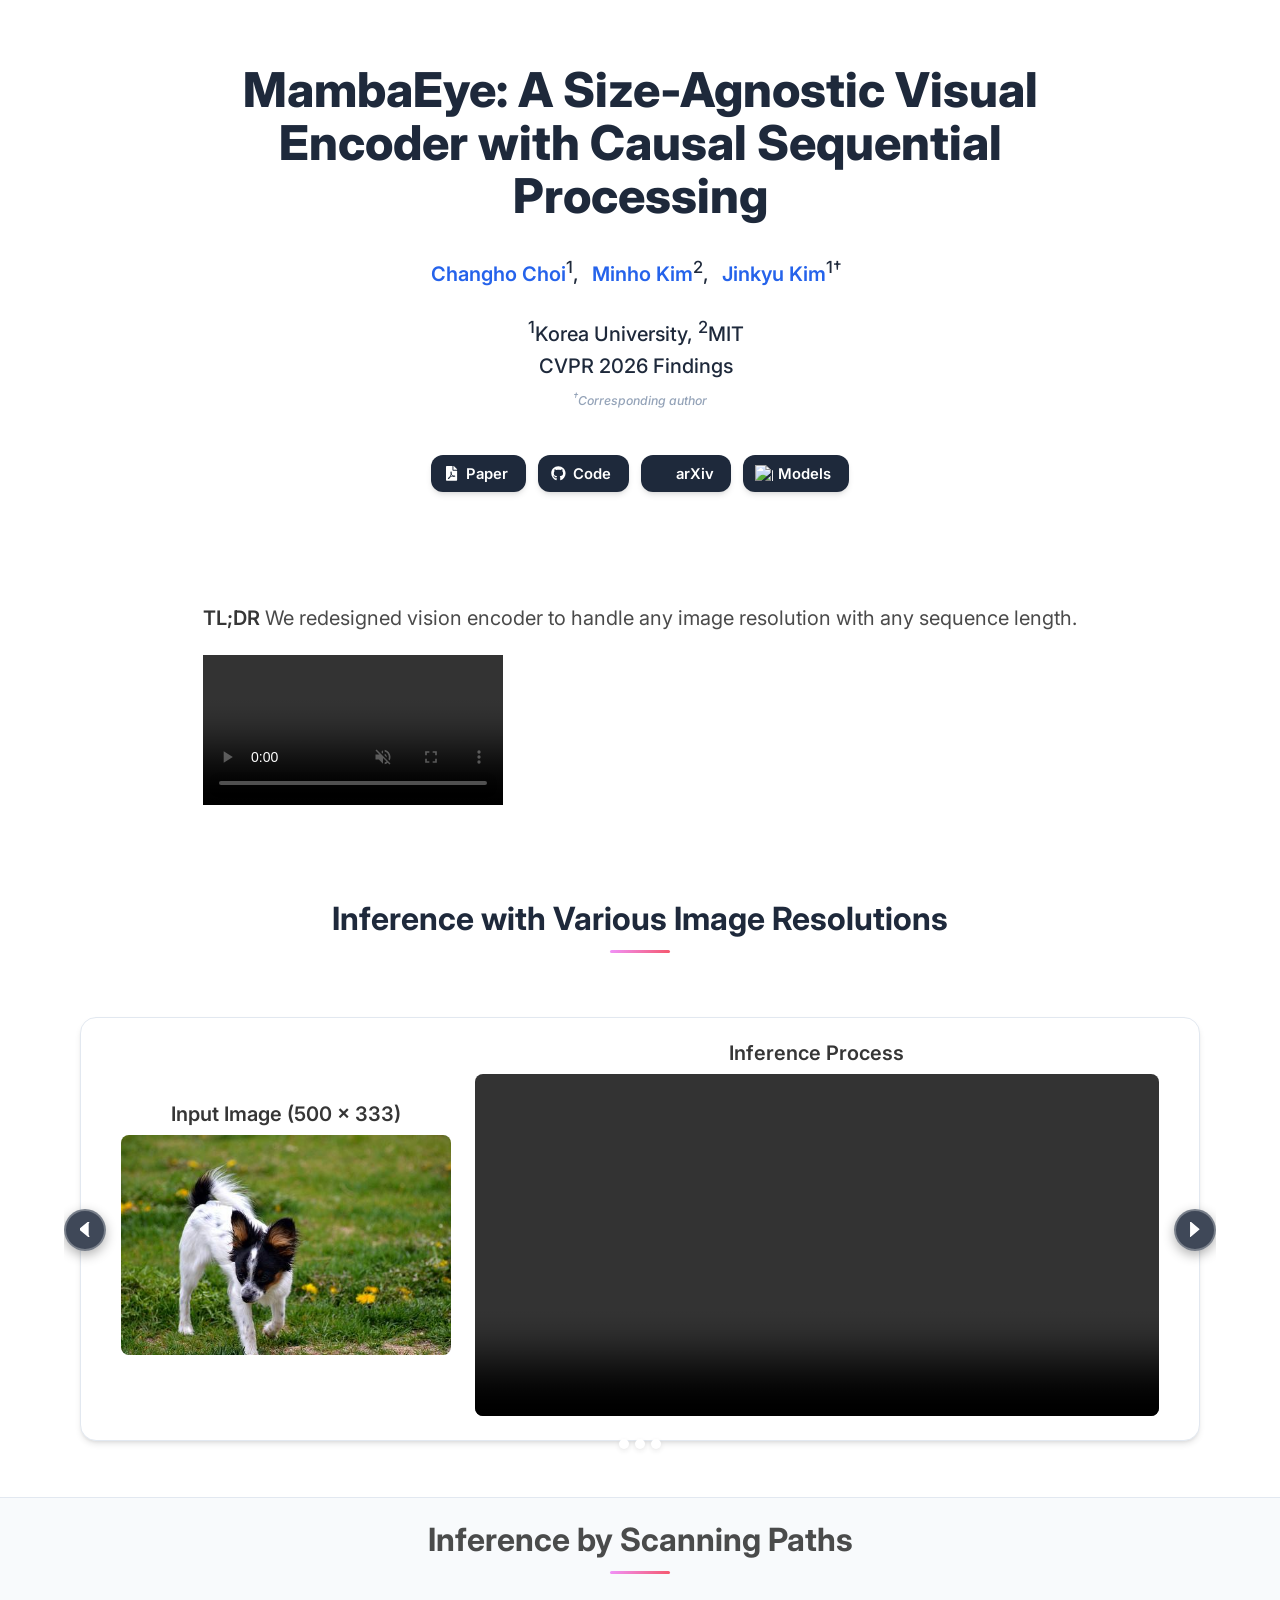
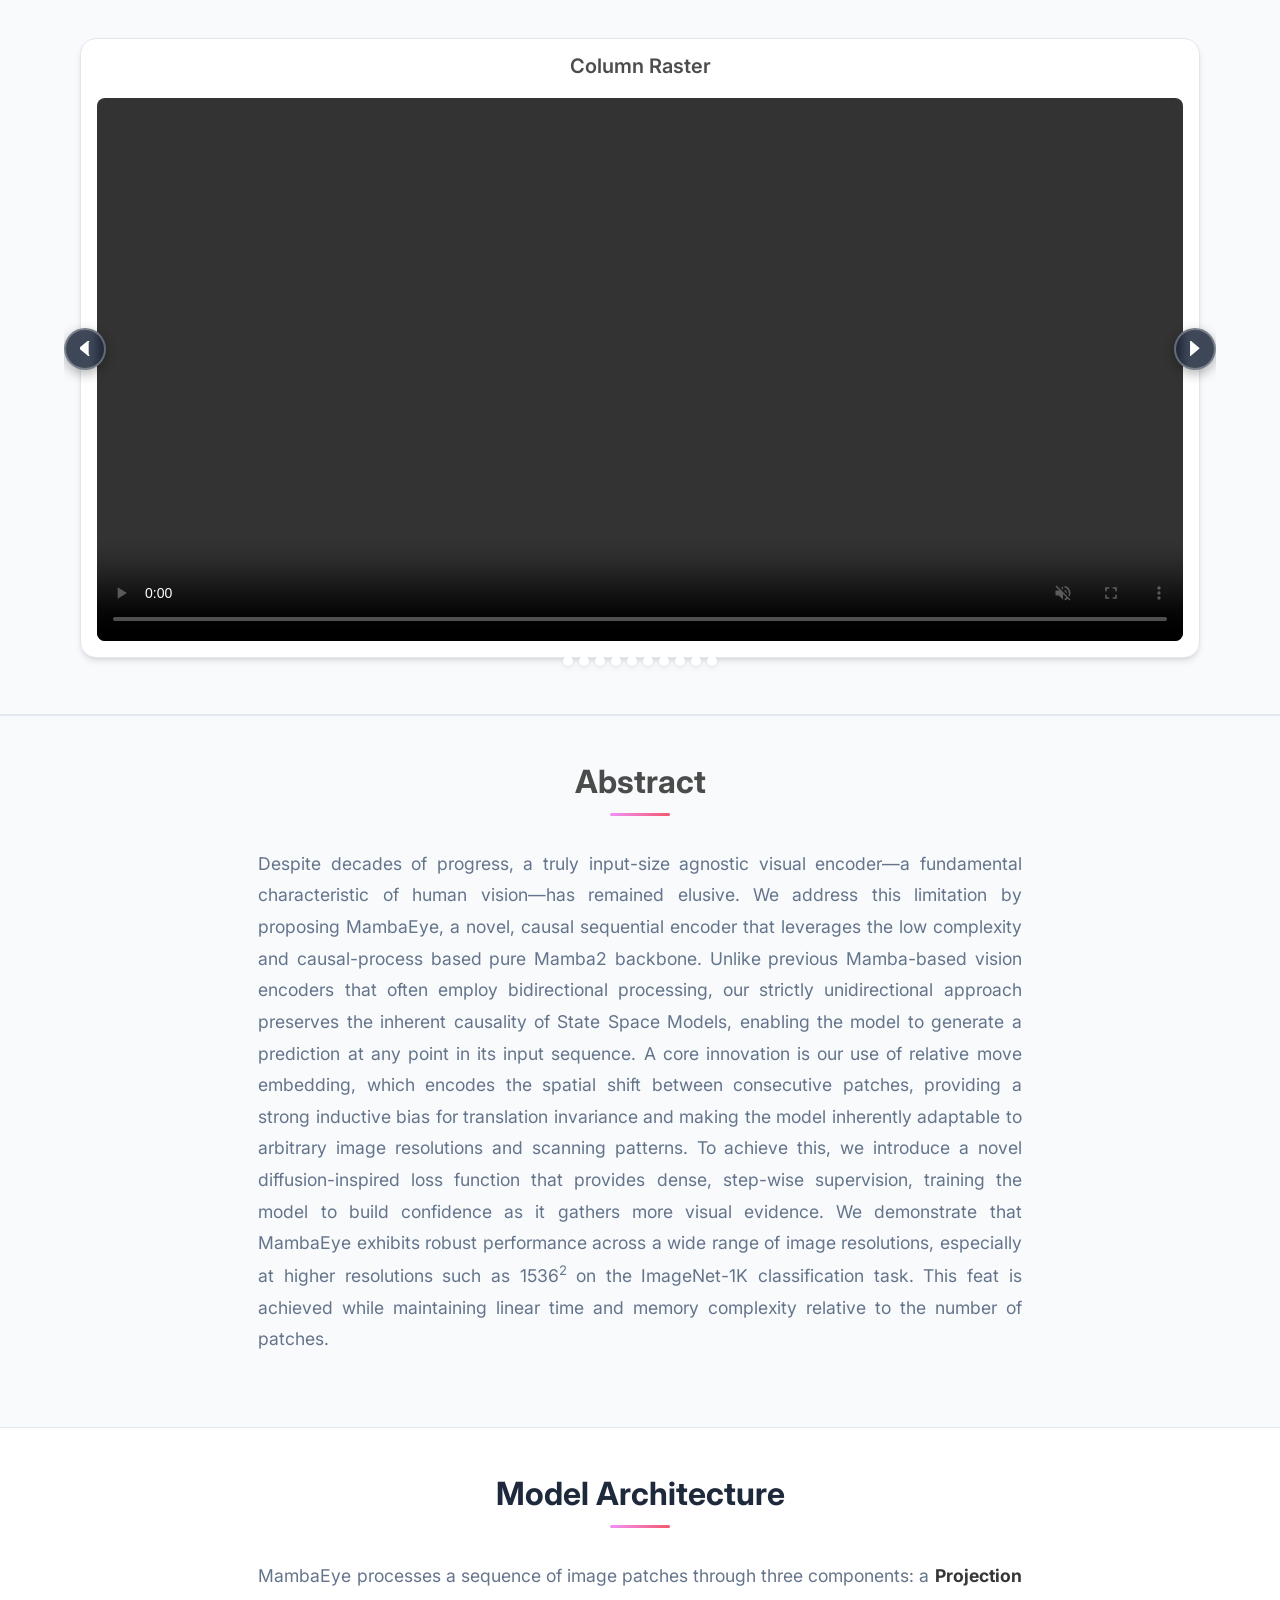
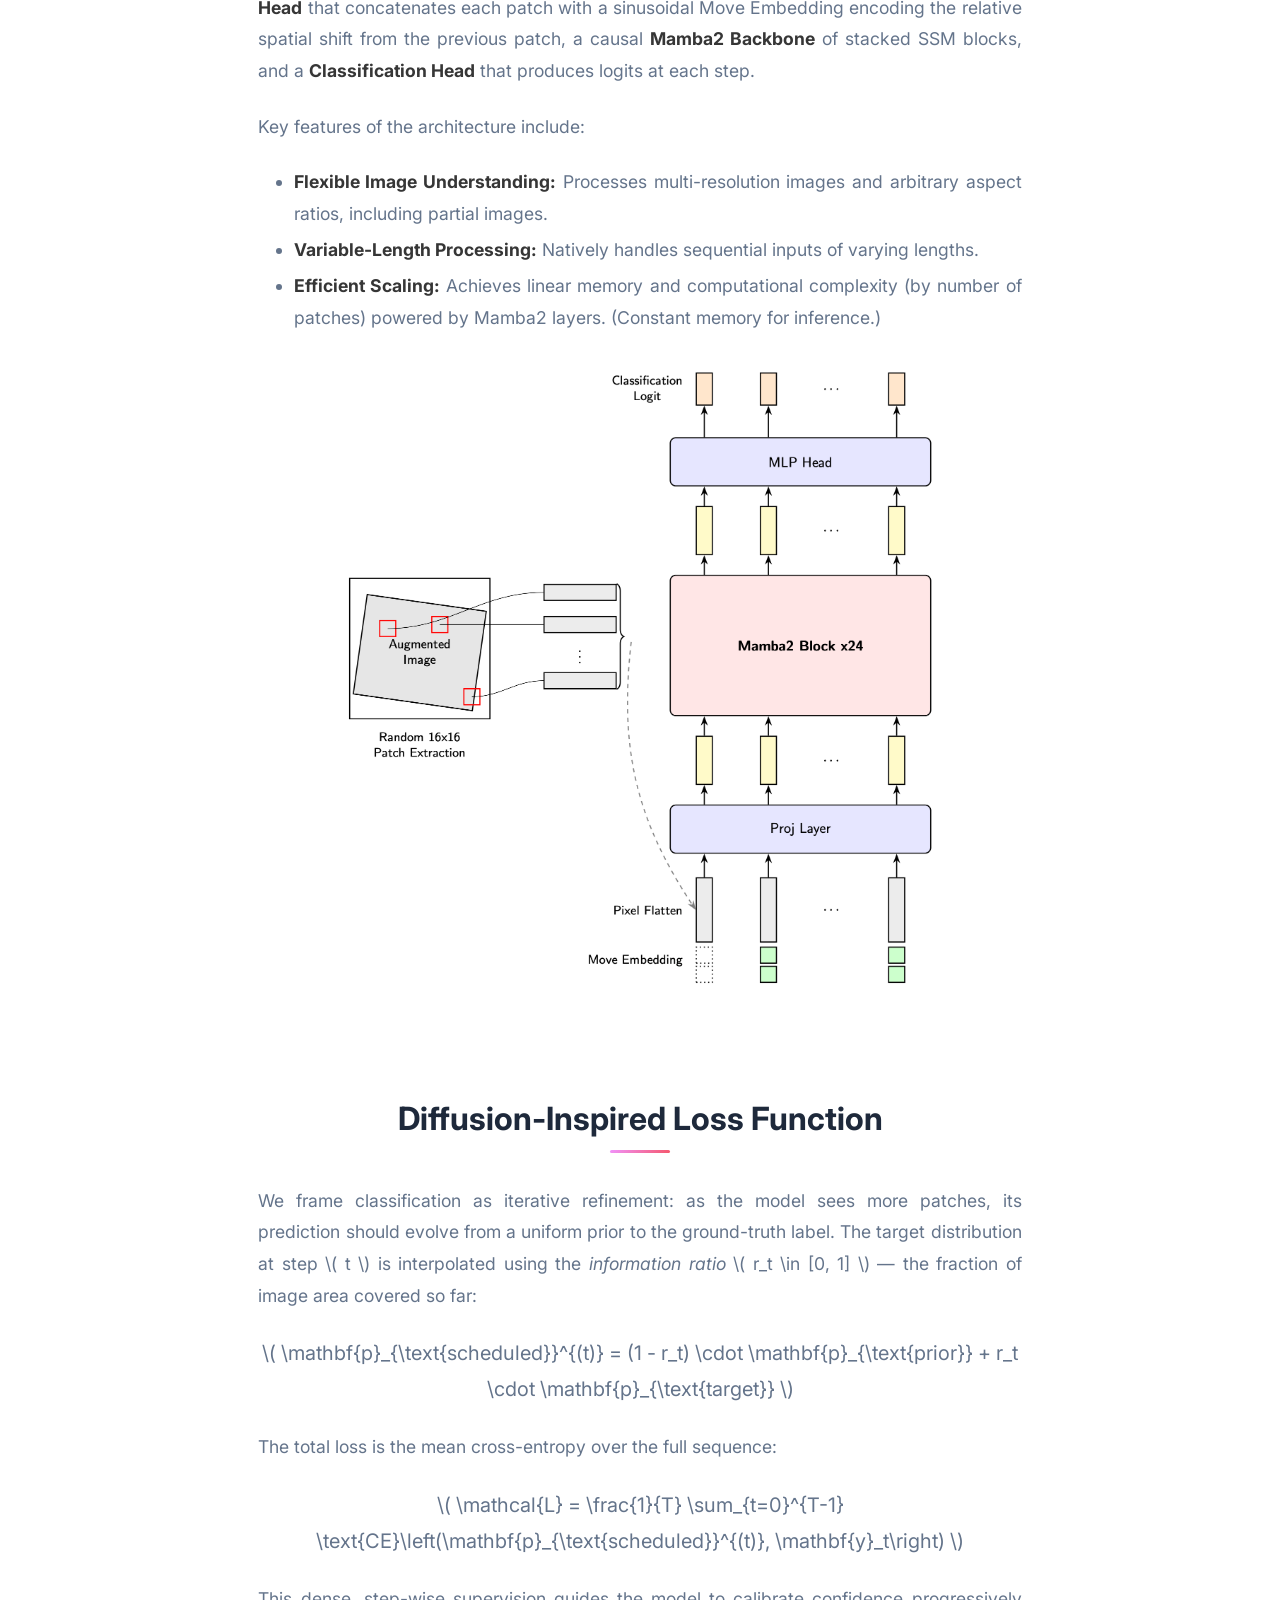
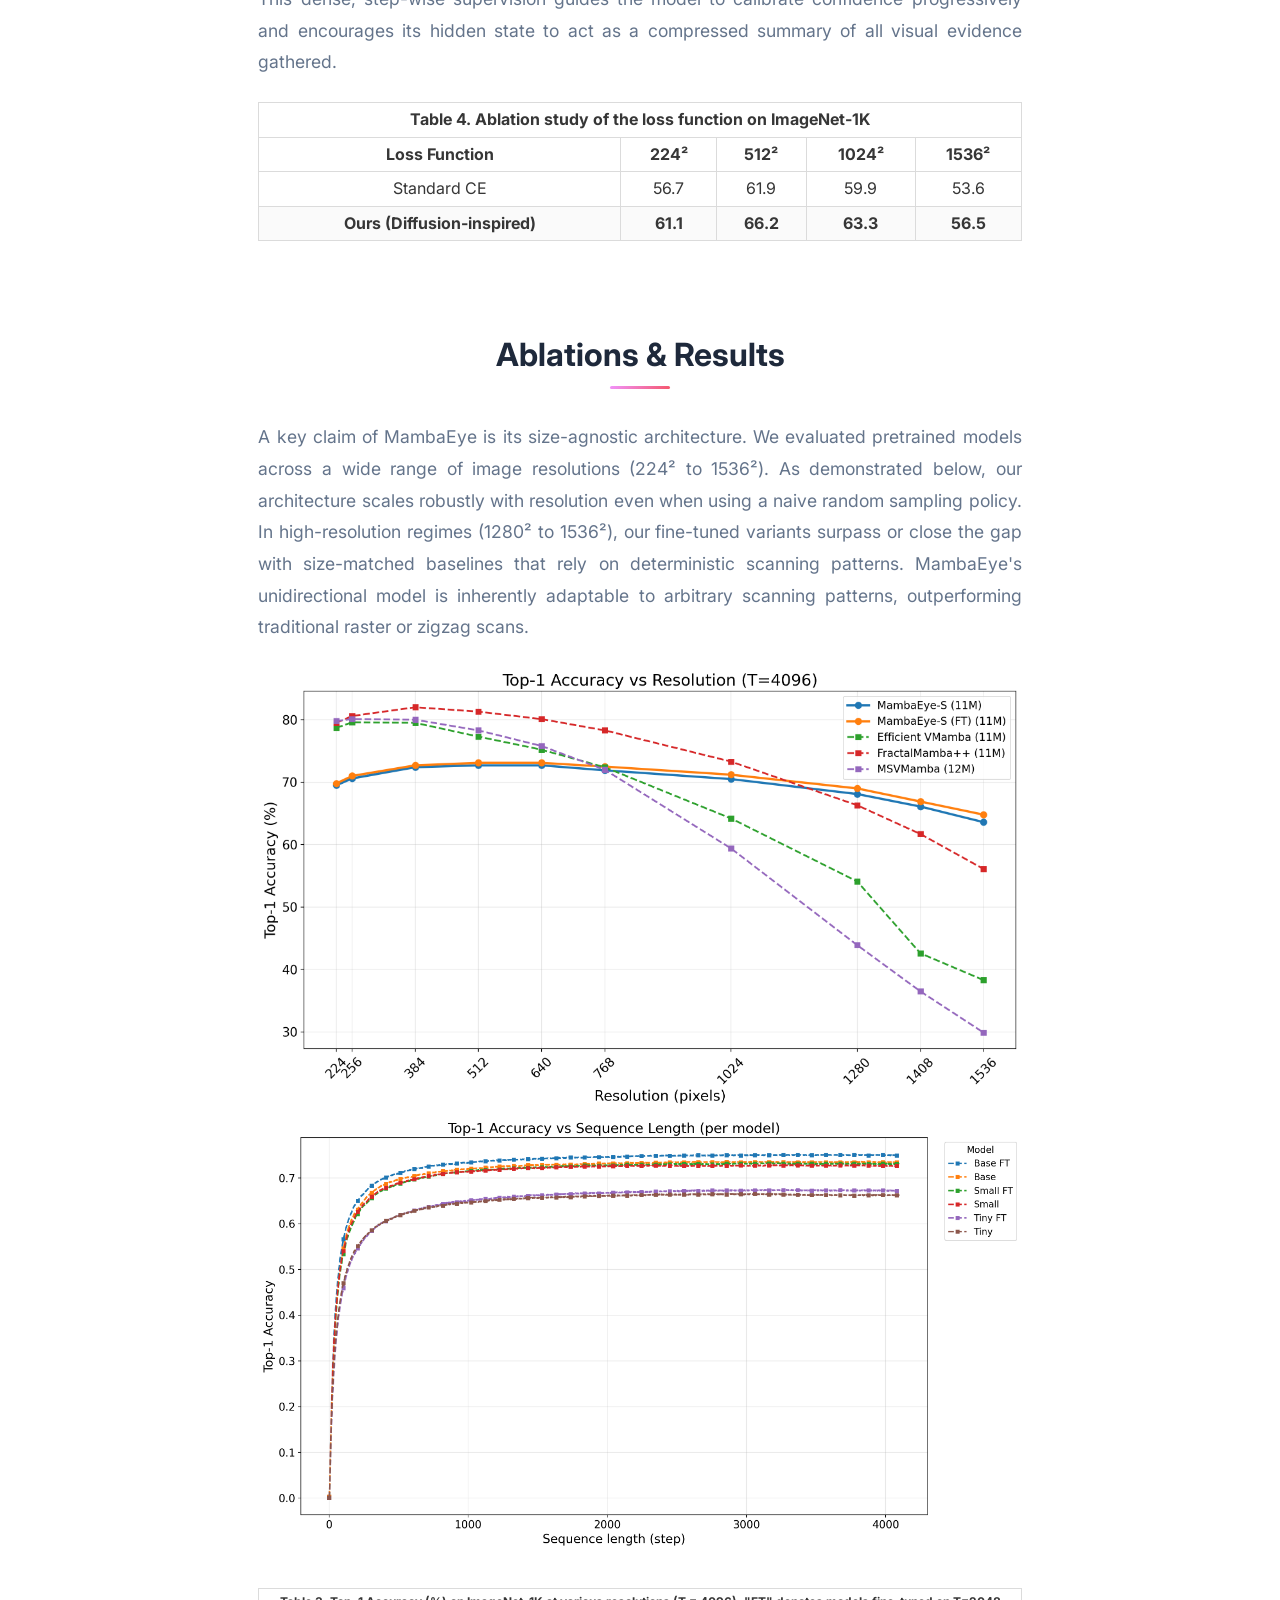
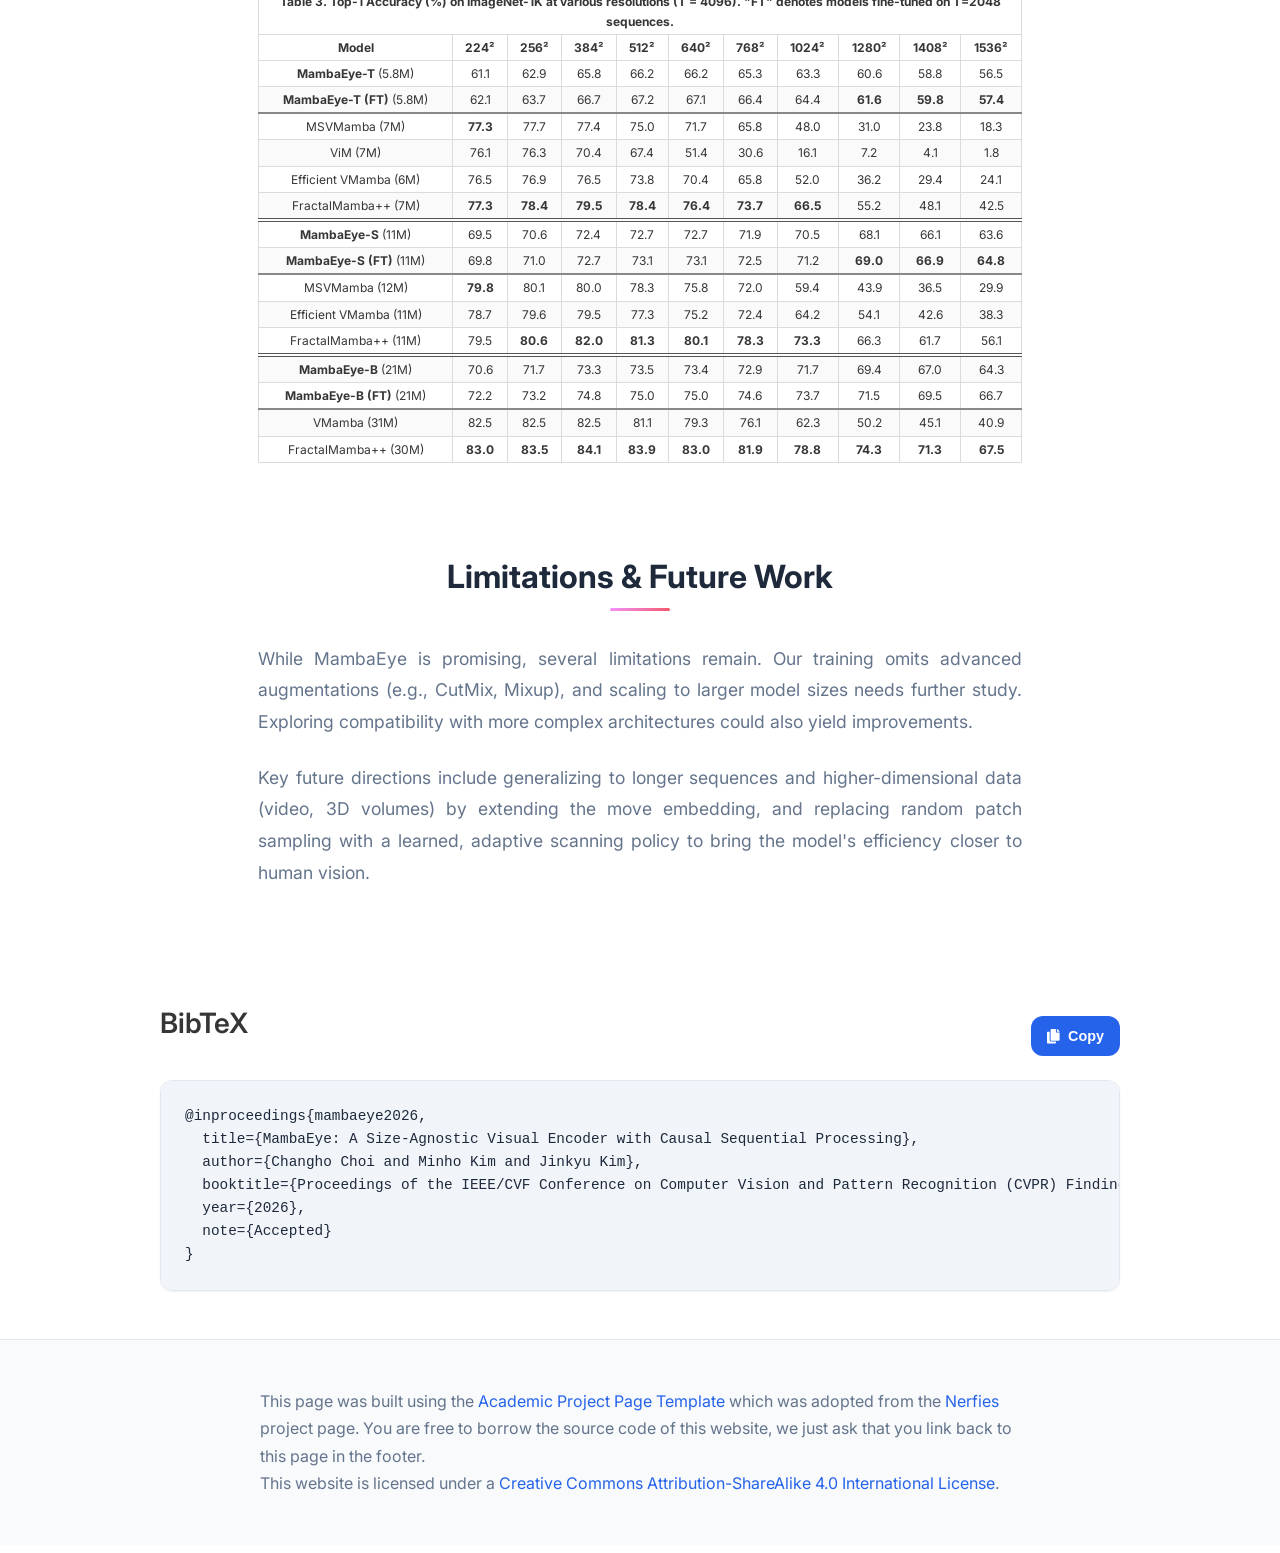
==== commit 9cc228a2: "Add CVPR Findings open-access Paper link on project page" ====
--- a/index.html
+++ b/index.html
@@ -221,9 +221,9 @@
 
               <div class="column has-text-centered">
                 <div class="publication-links">
-                  <!-- arXiv Link -->
+                  <!-- CVPR Open Access -->
                   <span class="link-block">
-                    <a href="https://arxiv.org/pdf/2511.19963.pdf" target="_blank"
+                    <a href="https://www.openaccess.thecvf.com/content/CVPR2026F/html/Choi_MambaEye_A_Size-Agnostic_Visual_Encoder_with_Causal_Sequential_Processing_CVPRF_2026_paper.html" target="_blank"
                       class="external-link button is-normal is-rounded is-dark">
                       <span class="icon">
                         <i class="fas fa-file-pdf"></i>
